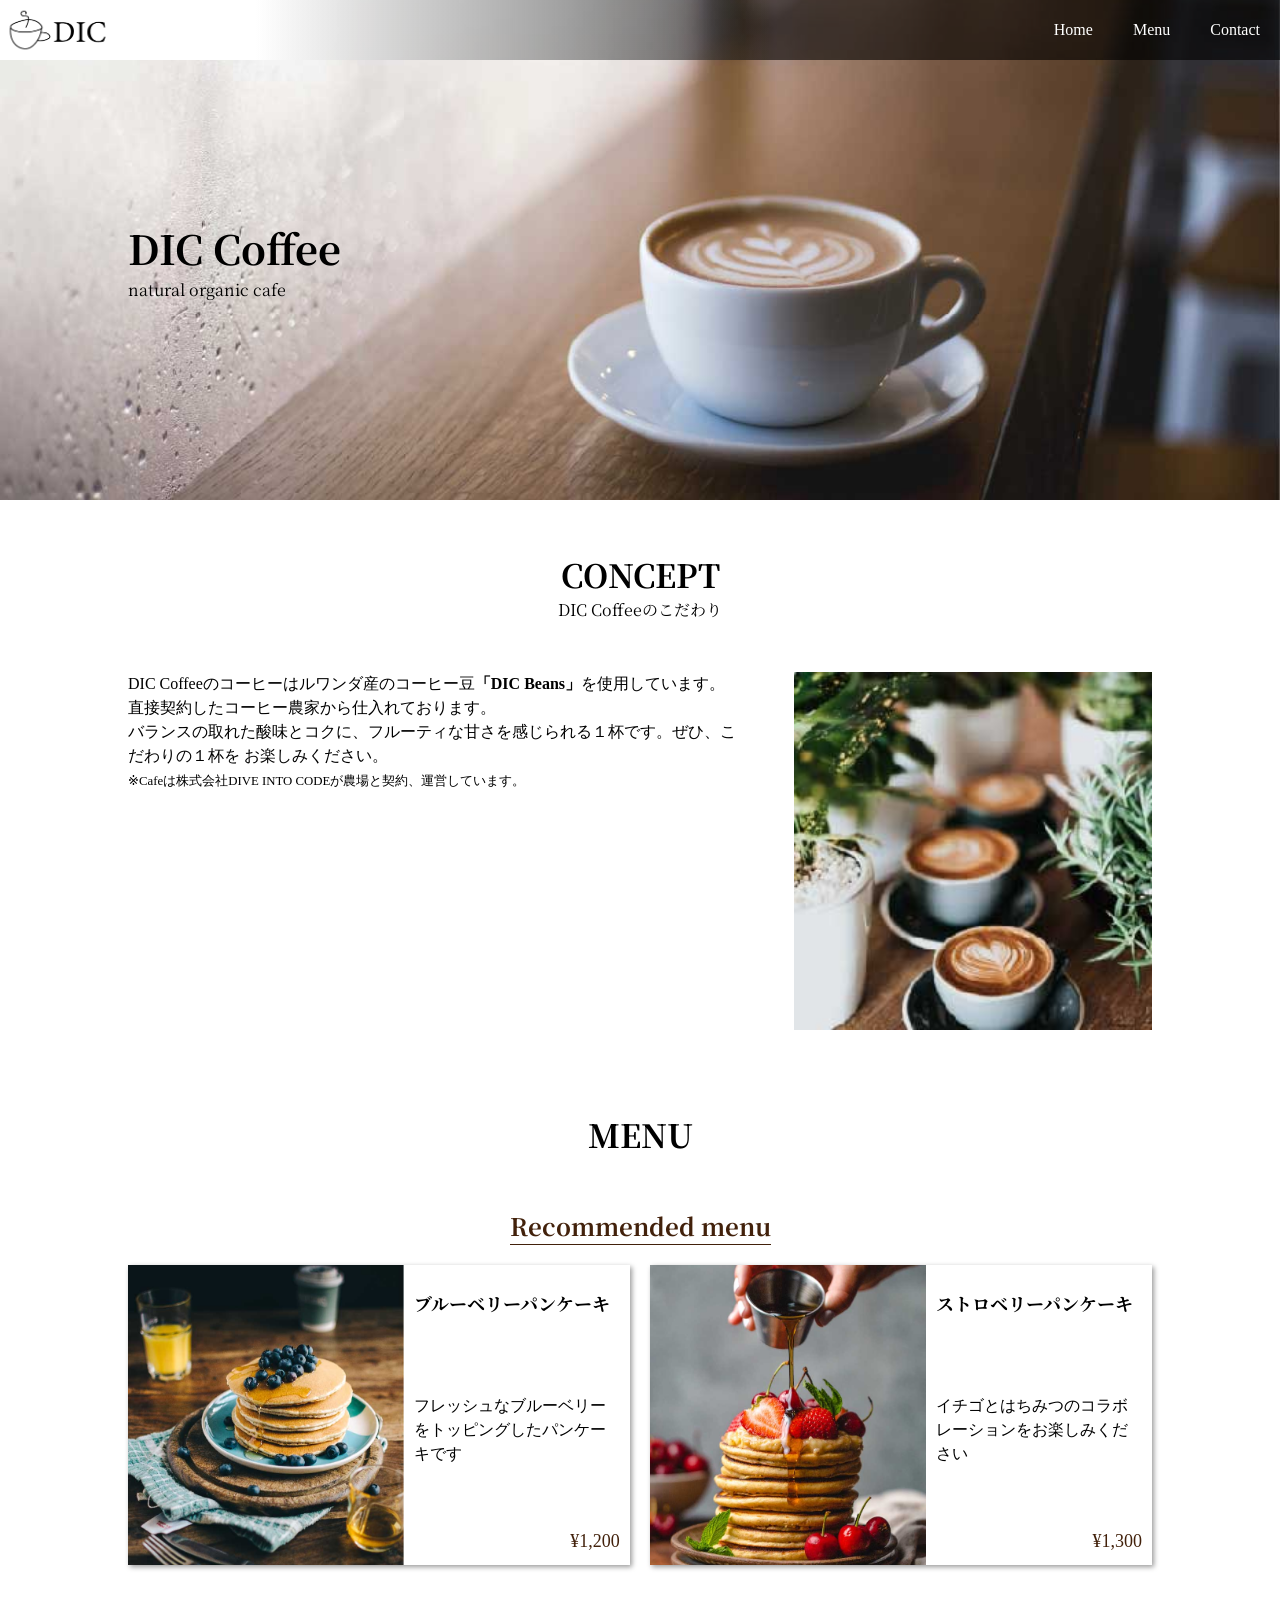
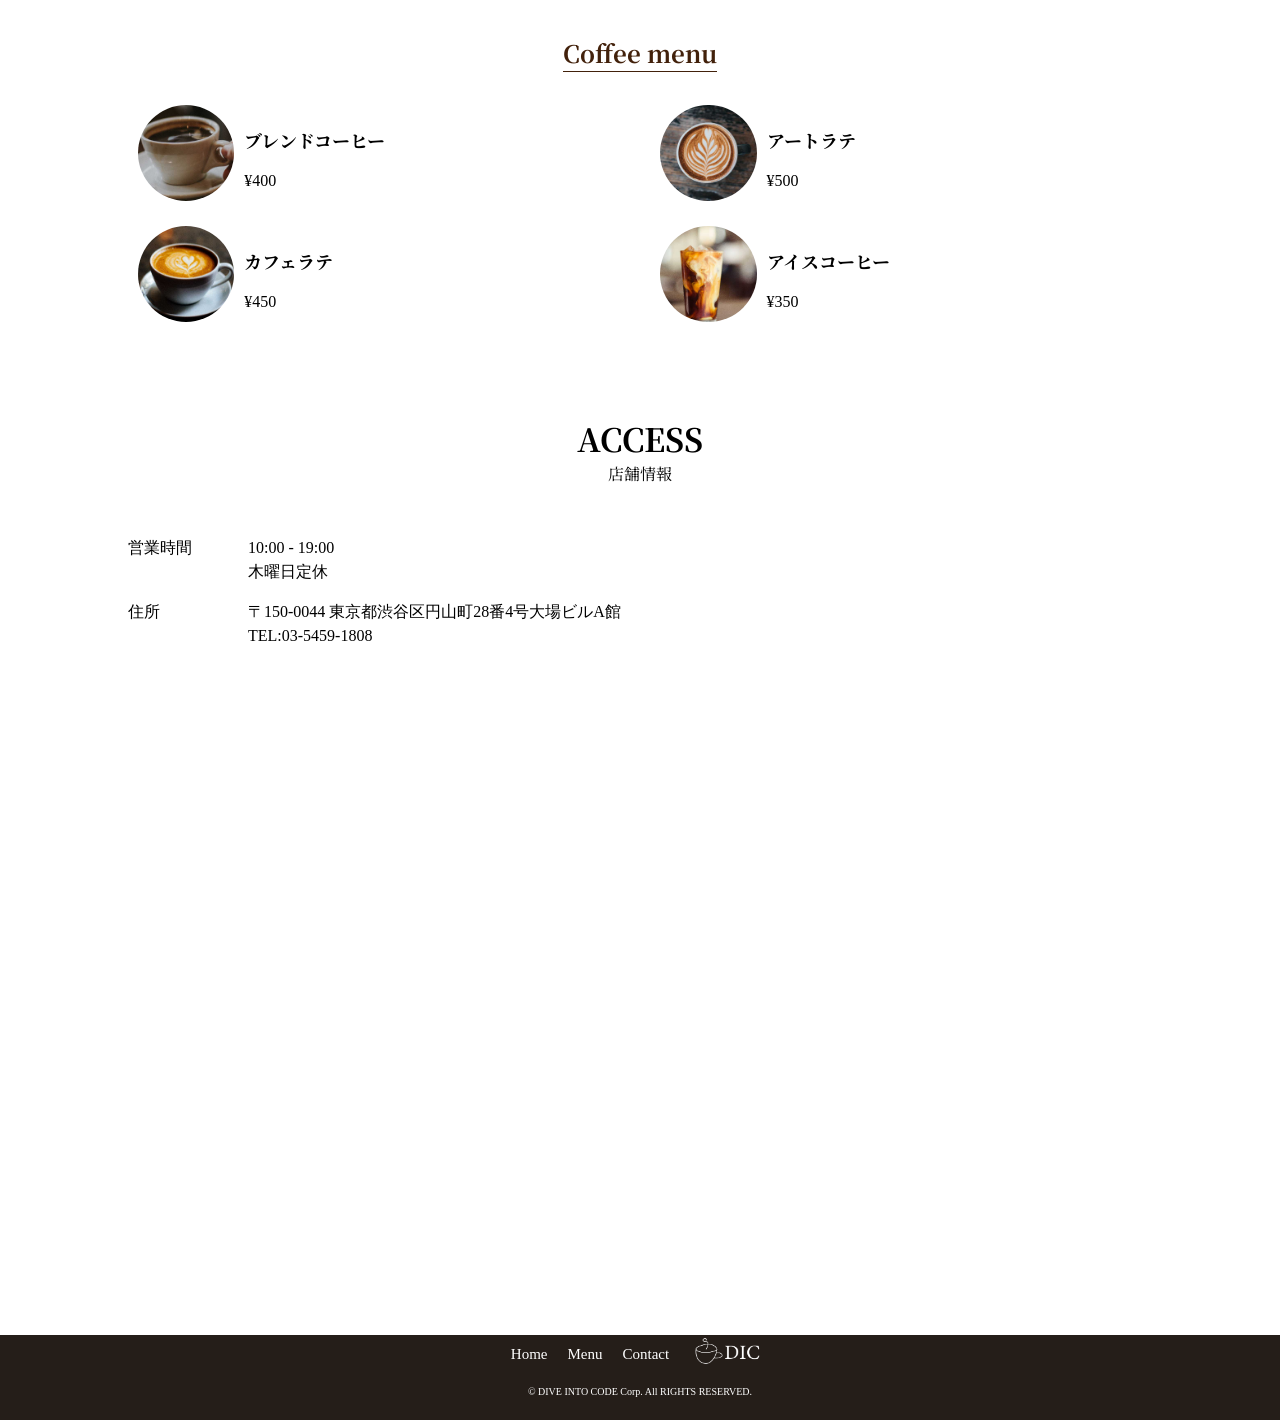
==== index.html @ 1ee036a6 "version1" ====
<!DOCTYPE html>
<html>
  <head>
    <title>DIC Oscar Cafecito</title>
    <link href="css/normalize.css" rel="stylesheet">
    <link href="css/main.css" rel="stylesheet">
    <link href="https://fonts.googleapis.com/css2?family=Noto+Serif+JP:wght@400;700&display=swap" rel="stylesheet">
  </head>
  <body>
    <header>
      <nav class="header_nav">
        <a href="index.html" class="logo"><img src="images/sample_logo_k.png"></a>
        <ul class="global_nav">
          <a href="index.html" class="global_nav_item">
            <li>Home</li>
          </a>
          <a href="menu.html" class="global_nav_item">
            <li>Menu</li>
          </a>
          <a href="contact.html" class="global_nav_item">
            <li>Contact</li>
          </a>
        </ul>
      </nav>
      <div class="key section_inner">
        <h1>DIC Coffee</h1>
        <p>natural organic cafe</p>
      </div>
    </header>
    <section>
      <article class="section_inner">
        <div class="section_title">
          <h1>CONCEPT</h1>
          <p>DIC Coffeeのこだわり</p>
        </div>
        <div class="concept_inner">
          <p class="concept_content">
            DIC Coffeeのコーヒーはルワンダ産のコーヒー豆<strong>「DIC Beans」</strong>を使用しています。<br>
            直接契約したコーヒー農家から仕入れております。<br>
            バランスの取れた酸味とコクに、フルーティな甘さを感じられる１杯です。ぜひ、こだわりの１杯を
            お楽しみください。<br>
            <small>※Cafeは株式会社DIVE INTO CODEが農場と契約、運営しています。</small>
          </p>
          <img src="images/sample_concept.jpg" class="concept_image">
        </div>
      </article>
      <article class="section_inner menu_section">
        <div class="section_title">
          <h1>MENU</h1>
        </div>
        <section>
          <div class="center">
            <h1 class="menu_title">Recommended menu</h1>
          </div>
          <!-- menu_listクラスに共通化しマルチクラス化 -->
          <ul class="menu_list menu_list_recommended">
            <li class="menu_item">
              <div class="menu_item_content">
                <h2 class="menu_item_title">ブルーベリーパンケーキ</h2>
                <p>フレッシュなブルーベリーをトッピングしたパンケーキです</p>
                <p class="menu_item_price">¥1,200</p>
              </div>
              <img src="images/sample_pancake1.jpg" class="menu_item_image">
            </li>
            <li class="menu_item">
              <div class="menu_item_content">
                <h2 class="menu_item_title">ストロベリーパンケーキ</h2>
                <p>イチゴとはちみつのコラボレーションをお楽しみください</p>
                <p class="menu_item_price">¥1,300</p>
              </div>
              <img src="images/sample_pancake2.jpg" class="menu_item_image">
            </li>
          </ul>
        </section>
        <section>
          <div class="center">
            <h1 class="menu_title">Coffee menu</h1>
          </div>
          <ul class="menu_list coffee_menu">
            <li class="caffee_menu_list_item">
              <div class="caffee_menu_content">
                <h2 class="menu_item_title">ブレンドコーヒー</h2>
                <p class="caffee_menu_price">¥400</p>
              </div>
              <img src="images/sample_cafe1.jpg" class="caffee_menu_image">
            </li>
            <li class="caffee_menu_list_item">
              <div class="caffee_menu_content">
                <h2 class="menu_item_title">アートラテ</h2>
                <p class="caffee_menu_price">¥500</p>
              </div>
              <img src="images/sample_cafe2.jpg" class="caffee_menu_image">
            </li>
            <li class="caffee_menu_list_item">
              <div class="caffee_menu_content">
                <h2 class="menu_item_title">カフェラテ</h2>
                <p class="caffee_menu_price">¥450</p>
              </div>
              <img src="images/sample_cafe3.jpg" class="caffee_menu_image">
            </li>
            <li class="caffee_menu_list_item">
              <div class="caffee_menu_content">
                <h2 class="menu_item_title">アイスコーヒー</h2>
                <p class="caffee_menu_price">¥350</p>
              </div>
              <img src="images/sample_cafe4.jpg" class="caffee_menu_image">
            </li>
          </ul>
        </section>
      </article>
      <article class="section_inner">
        <div class="section_title">
          <h1>ACCESS</h1>
          <p>店舗情報</p>
        </div>
        <dl class="info">
          <dt class="info_title">営業時間</dt>
          <dd>10:00 - 19:00<br>木曜日定休</dd>
        </dl>
        <dl class="info">
          <dt class="info_title">住所</dt>
          <dd>
            〒150-0044 東京都渋谷区円山町28番4号大場ビルA館<br>
            TEL:03-5459-1808
          </dd>
        </dl>
        <div class="frame_area">
          <iframe src="https://www.google.com/maps/embed?pb=!1m18!1m12!1m3!1d5723.1768465004225!2d139.69187157100714!3d35.65611896498496!2m3!1f0!2f0!3f0!3m2!1i1024!2i768!4f13.1!3m3!1m2!1s0x60188b55bb763035%3A0xce78de49371df292!2z44CSMTUwLTAwNDQg5p2x5Lqs6YO95riL6LC35Yy65YaG5bGx55S677yS77yY4oiS77yU!5e0!3m2!1sja!2sjp!4v1467122697560" id="map" class="frame_child" frameborder="0" style="border:0" allowfullscreen="allowfullscreen"></iframe>
        </div>
      </article>
    </section> 
    <footer class="footer">
      <nav>
        <ul class="footer_nav">
          <a href="index.html" class="footer_nav_item">
            <li>Home</li>
          </a>
          <a href="menu.html" class="footer_nav_item">
            <li>Menu</li>
          </a>
          <a href="contact.html" class="footer_nav_item">
            <li>Contact</li>
          </a>
          <a href="index.html" class="footer_nav_item">
            <li>
              <img src="images/sample_logo_w.png" class="footer_logo">
            </li>
          </a>
        </ul>
      </nav>
      <p class="footer_right">© DIVE INTO CODE Corp. All RIGHTS RESERVED.</p>
    </footer>
  </body>
</html>
---- css/main.css ----
@import 'bulma/css/bulma.css';

html {
  height: 100%;
}

body {
  position: relative;
  padding-bottom: 75px;
  min-height: 100%;
}

.center {
  text-align: center;
}

/* header */
.header_nav {
  background: linear-gradient(90deg, #fff 20%, rgba(0, 0, 0, .6) 60%);
  display: flex;
  justify-content: space-between;
  align-items: stretch;
  height: 60px;
  position: fixed;
  top: 0;
  width: 100%;
}

.logo {
  width: 120px;
  display: flex;
  align-items: center;
}

.logo img {
  width: 100%;
}

.global_nav {
  display: flex;
  justify-content: flex-end;
  align-items: stretch;
}

.global_nav_item {
  padding: 0 20px;
  display: flex;
  flex-direction: column;
  justify-content: center;
  color: #fff;
  text-decoration: none;
}

.global_nav_item:hover {
  background: #fff;
  color: #42210b;
}

/* footer */
.footer {
  width: 100%;
  background: #251e19;
  position: absolute;
  bottom: -75px;
  padding-bottom: 10px;
  height: 75px;
}

.footer_nav {
  display: flex;
  justify-content: center;
  margin-bottom: 10px;
}

.footer_nav_item {
  padding: 0 10px;
  display: flex;
  flex-direction: column;
  justify-content: center;
  color: white;
  text-decoration: none;
  font-size: 15px;
}

.footer_logo {
  width: 80px;
}

.footer_right {
  color: white;
  text-align: center;
  font-size: 10px;
}

/* キービジュアル */
.key {
  height: 500px;
  background: center / cover no-repeat url("../images/sample_key.jpg");
  display: flex;
  flex-direction: column;
  justify-content: center;
  font-family: 'Noto Serif JP', serif;
}

.key h1 {
  font-size: 2.5rem;
}

/* コンセプトセクション */
.concept_inner {
  display: flex;
  justify-content: space-between;
}

.concept_content {
  width: 60%;
}

.concept_image {
  width: 35%;
}

/* セクション共通 */
.section_inner {
  padding: 50px 10% 30px;
}

.section_title {
  font-family: 'Noto Serif JP', serif;
  text-align: center;
  margin-bottom: 50px;
}

/* 店舗情報セクション */
.info {
  display: flex;
}

.info_title {
  width: 80px;
}

.frame_area {
  position: relative;
  width: 100%;
  padding-top: 56.25%;
}

.frame_child {
  position: absolute;
  top: 0;
  right: 0;
  width: 100%;
  height: 100%;
}

/* メニューセクション */
.menu_section {
  background: url("../images/sample_menu_bg.jpg") no-repeat bottom;
  background-attachment: fixed;
}

.menu_title {
  display: inline-block;
  font-family: 'Noto Serif JP', serif;
  text-align: center;
  font-size: 1.5rem;
  color: #42210b;
  border-bottom: solid #42210b 1px;
  margin-bottom: 20px;
}

.coffee_menu {
  background: #fff;
  padding: 20px;
}

.caffee_menu_list_item {
  width: 49%;
  display: flex;
  flex-direction: row-reverse;
  align-items: center;
  padding: 10px;
}

.caffee_menu_image {
  width: 20%;
  border-radius: 50%;
}

.caffee_menu_content {
  width: 80%;
  padding: 10px;
}


/* メニューページ */
.menu_key {
  height: 100px;
  background: url("../images/sample_key.jpg") no-repeat center;
  background-size: cover;
}

.wrapper {
  display: flex;
}

.main {
  padding: 0 0 0 50px;
  width: calc(100% - 200px);
}

/* メニューページ - サイドメニュー */
.side_menu {
  width: 200px;
}

.side_menu_title {
  font-family: 'Noto Serif JP', serif;
  font-size: 25px;
  padding-left: 10px;
}

.side_menu_item {
  padding: 20px 10px;
  border-bottom: solid #42210b 1px;
  display: block;
  text-decoration: none;
}

.side_menu_item:hover {
  background: rgba(83, 71, 65, .3);
}

.side_ad {
  color: #fff;
  background: rgba(83, 71, 65, .7);
  padding: 20px;
  margin: 30px 0;
}

/* メニューページ - メイン */
.menu_image {
  width: 100%;
  height: 500px;
  object-fit: cover;
}

.menu_name {
  font-family: 'Noto Serif JP', serif;
}

.menu_price {
  font-family: 'Noto Serif JP', serif;
  font-size: 20px;
  margin-bottom: 30px;
}

.pancake_menu {
  background: rgba(83, 71, 65, .5);
  padding: 20px;
  margin-top: 50px;
}

/* メニューアイテムコンポーネント */
.menu_list {
  display: flex;
  justify-content: space-between;
  flex-wrap: wrap;
  list-style-type: none;
  /* Quita los puntos/bolitas de la lista */
  padding: 0;
}

.menu_list_recommended {
  /* トップページのメニューリストには別途paddingの設定（マルチクラス） */
  padding-bottom: 50px;
}

.menu_item {
  width: 49%;
  display: flex;
  flex-direction: row-reverse;
  box-shadow: 2px 2px 5px rgba(0, 0, 0, 0.4);
  margin-bottom: 20px;
  
}

.menu_item_content {
  width: 45%;
  padding: 10px;
  display: flex;
  flex-direction: column;
  justify-content: space-between;
  background: #fff;
}

.menu_item_image {
  width: 55%;
  object-fit: cover;
  height: 300px;
}

.menu_item_price {
  color: #42210b;
  font-size: 18px;
  text-align: right;
}

.menu_item_title {
  font-size: 18px;
  font-family: 'Noto Serif JP', serif;
}

/* ボタンコンポーネント */
.btn {
  padding: 10px 20px;
  border: none;
  border-radius: 5px;
}

.btn-detail {
  background: #2e58a6;
  color: #fff;
}

.btn-disabled {
  background: rgba(0, 0, 0, 0.3);
}

/* Estilo para la lista */
/* Clases específicas para el menú de pancakes */
.pancake_menu_section {
  background: rgba(83, 71, 65, .5);
  padding: 20px;
  margin-top: 50px;
}

.pancake_menu_list {
  display: flex;
  justify-content: space-between;
  flex-wrap: wrap;
  list-style-type: none;
  padding: 0;
}

.pancake_menu_item {
  width: 100%;
  display: flex;
  flex-direction: row;
  box-shadow: 2px 2px 5px rgba(0, 0, 0, 0.4);
  margin-bottom: 20px;
}

.pancake_menu_item_content {
  width: 45%;
  padding: 10px;
  display: flex;
  flex-direction: column;
  justify-content: space-between;
  background: #fff;
}

.pancake_menu_item_image {
  width: 55%;
  object-fit: cover;
  height: 300px;
}

/* Botones */
.btn {
  padding: 10px 20px;
  border: none;
  border-radius: 5px;
}

.btn-detail {
  background: #2e58a6;
  color: #fff;
}

.btn-disabled {
  background: rgba(0, 0, 0, 0.3);
}
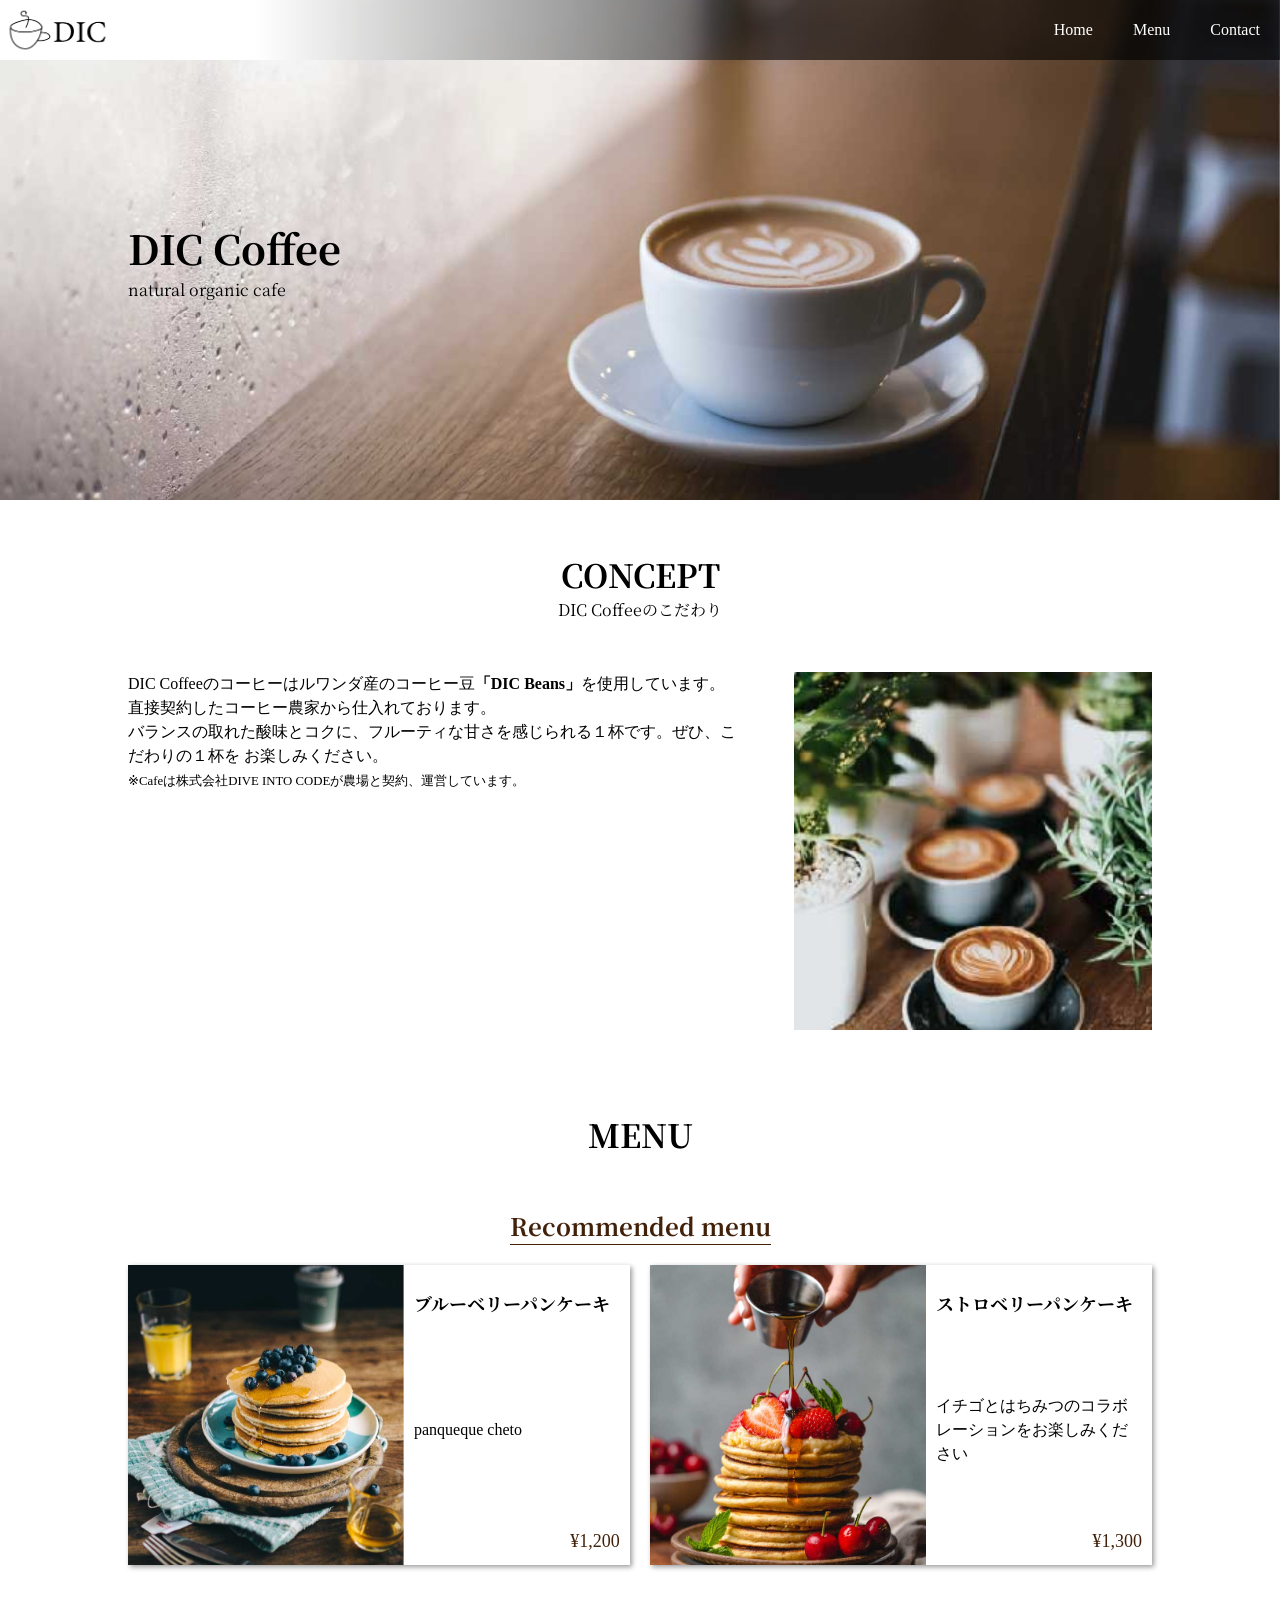
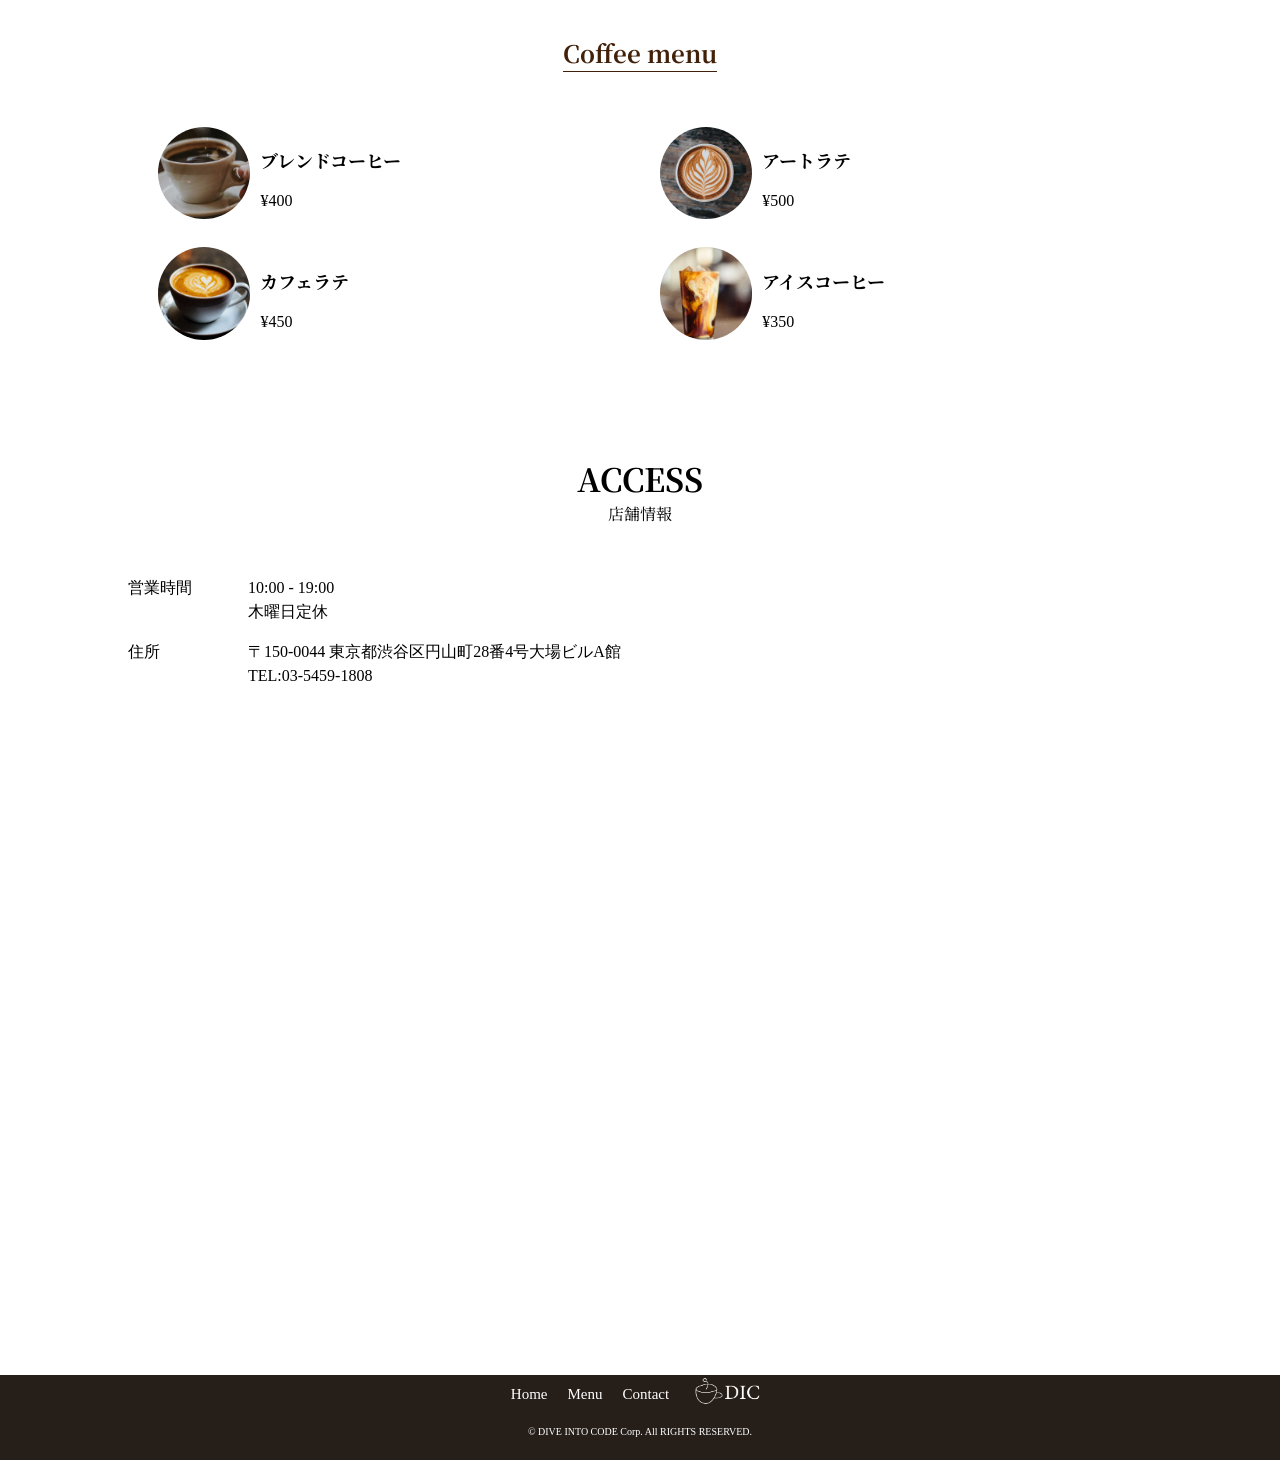
==== commit 63ab0cba: "Merge a61c34458925cb8f9fffda738fdc8a714af177a9 into 86d24c7155bcbd02d6b9688bcfb902efb81bfc75" ====
--- a/index.html
+++ b/index.html
@@ -1,7 +1,7 @@
 <!DOCTYPE html>
 <html>
   <head>
-    <title>DIC Oscar Cafecito</title>
+    <title>DIC cafecito</title>
     <link href="css/normalize.css" rel="stylesheet">
     <link href="css/main.css" rel="stylesheet">
     <link href="https://fonts.googleapis.com/css2?family=Noto+Serif+JP:wght@400;700&display=swap" rel="stylesheet">
@@ -57,7 +57,7 @@
             <li class="menu_item">
               <div class="menu_item_content">
                 <h2 class="menu_item_title">ブルーベリーパンケーキ</h2>
-                <p>フレッシュなブルーベリーをトッピングしたパンケーキです</p>
+                <p>panqueque cheto</p>
                 <p class="menu_item_price">¥1,200</p>
               </div>
               <img src="images/sample_pancake1.jpg" class="menu_item_image">
--- a/css/main.css
+++ b/css/main.css
@@ -1,22 +1,19 @@
 @import 'bulma/css/bulma.css';
-
 html {
   height: 100%;
 }
-
 body {
   position: relative;
   padding-bottom: 75px;
   min-height: 100%;
 }
-
 .center {
   text-align: center;
 }
 
 /* header */
 .header_nav {
-  background: linear-gradient(90deg, #fff 20%, rgba(0, 0, 0, .6) 60%);
+  background: linear-gradient(90deg, #fff 20%, rgba(0,0,0,.6) 60%);
   display: flex;
   justify-content: space-between;
   align-items: stretch;
@@ -25,23 +22,19 @@
   top: 0;
   width: 100%;
 }
-
 .logo {
   width: 120px;
   display: flex;
   align-items: center;
 }
-
-.logo img {
-  width: 100%;
-}
-
+.logo img{
+  width: 100%;
+}
 .global_nav {
   display: flex;
   justify-content: flex-end;
   align-items: stretch;
 }
-
 .global_nav_item {
   padding: 0 20px;
   display: flex;
@@ -50,7 +43,6 @@
   color: #fff;
   text-decoration: none;
 }
-
 .global_nav_item:hover {
   background: #fff;
   color: #42210b;
@@ -65,13 +57,11 @@
   padding-bottom: 10px;
   height: 75px;
 }
-
 .footer_nav {
   display: flex;
   justify-content: center;
   margin-bottom: 10px;
 }
-
 .footer_nav_item {
   padding: 0 10px;
   display: flex;
@@ -81,11 +71,9 @@
   text-decoration: none;
   font-size: 15px;
 }
-
 .footer_logo {
   width: 80px;
 }
-
 .footer_right {
   color: white;
   text-align: center;
@@ -101,8 +89,7 @@
   justify-content: center;
   font-family: 'Noto Serif JP', serif;
 }
-
-.key h1 {
+.key h1{
   font-size: 2.5rem;
 }
 
@@ -111,11 +98,9 @@
   display: flex;
   justify-content: space-between;
 }
-
 .concept_content {
   width: 60%;
 }
-
 .concept_image {
   width: 35%;
 }
@@ -124,7 +109,6 @@
 .section_inner {
   padding: 50px 10% 30px;
 }
-
 .section_title {
   font-family: 'Noto Serif JP', serif;
   text-align: center;
@@ -135,18 +119,15 @@
 .info {
   display: flex;
 }
-
 .info_title {
   width: 80px;
 }
-
 .frame_area {
   position: relative;
   width: 100%;
   padding-top: 56.25%;
 }
-
-.frame_child {
+.frame_child{
   position: absolute;
   top: 0;
   right: 0;
@@ -159,7 +140,6 @@
   background: url("../images/sample_menu_bg.jpg") no-repeat bottom;
   background-attachment: fixed;
 }
-
 .menu_title {
   display: inline-block;
   font-family: 'Noto Serif JP', serif;
@@ -174,7 +154,6 @@
   background: #fff;
   padding: 20px;
 }
-
 .caffee_menu_list_item {
   width: 49%;
   display: flex;
@@ -182,12 +161,10 @@
   align-items: center;
   padding: 10px;
 }
-
 .caffee_menu_image {
   width: 20%;
   border-radius: 50%;
 }
-
 .caffee_menu_content {
   width: 80%;
   padding: 10px;
@@ -200,11 +177,9 @@
   background: url("../images/sample_key.jpg") no-repeat center;
   background-size: cover;
 }
-
 .wrapper {
   display: flex;
 }
-
 .main {
   padding: 0 0 0 50px;
   width: calc(100% - 200px);
@@ -214,27 +189,23 @@
 .side_menu {
   width: 200px;
 }
-
 .side_menu_title {
   font-family: 'Noto Serif JP', serif;
   font-size: 25px;
   padding-left: 10px;
 }
-
 .side_menu_item {
   padding: 20px 10px;
   border-bottom: solid #42210b 1px;
   display: block;
   text-decoration: none;
 }
-
 .side_menu_item:hover {
-  background: rgba(83, 71, 65, .3);
-}
-
+  background: rgba(83,71,65,.3);
+}
 .side_ad {
   color: #fff;
-  background: rgba(83, 71, 65, .7);
+  background: rgba(83,71,65,.7);
   padding: 20px;
   margin: 30px 0;
 }
@@ -245,11 +216,9 @@
   height: 500px;
   object-fit: cover;
 }
-
 .menu_name {
   font-family: 'Noto Serif JP', serif;
 }
-
 .menu_price {
   font-family: 'Noto Serif JP', serif;
   font-size: 20px;
@@ -257,7 +226,7 @@
 }
 
 .pancake_menu {
-  background: rgba(83, 71, 65, .5);
+  background: rgba(83,71,65,.5);
   padding: 20px;
   margin-top: 50px;
 }
@@ -267,25 +236,22 @@
   display: flex;
   justify-content: space-between;
   flex-wrap: wrap;
-  list-style-type: none;
-  /* Quita los puntos/bolitas de la lista */
-  padding: 0;
 }
 
 .menu_list_recommended {
   /* トップページのメニューリストには別途paddingの設定（マルチクラス） */
   padding-bottom: 50px;
 }
-
+.pancake_menu .menu_item{
+  width: 100%;
+}
 .menu_item {
   width: 49%;
   display: flex;
   flex-direction: row-reverse;
-  box-shadow: 2px 2px 5px rgba(0, 0, 0, 0.4);
+  box-shadow: 2px 2px 5px rgba(0,0,0,0.4);
   margin-bottom: 20px;
-  
-}
-
+}
 .menu_item_content {
   width: 45%;
   padding: 10px;
@@ -294,13 +260,11 @@
   justify-content: space-between;
   background: #fff;
 }
-
 .menu_item_image {
   width: 55%;
   object-fit: cover;
   height: 300px;
 }
-
 .menu_item_price {
   color: #42210b;
   font-size: 18px;
@@ -318,67 +282,10 @@
   border: none;
   border-radius: 5px;
 }
-
 .btn-detail {
-  background: #2e58a6;
+  background:#2e58a6;
   color: #fff;
 }
-
 .btn-disabled {
-  background: rgba(0, 0, 0, 0.3);
-}
-
-/* Estilo para la lista */
-/* Clases específicas para el menú de pancakes */
-.pancake_menu_section {
-  background: rgba(83, 71, 65, .5);
-  padding: 20px;
-  margin-top: 50px;
-}
-
-.pancake_menu_list {
-  display: flex;
-  justify-content: space-between;
-  flex-wrap: wrap;
-  list-style-type: none;
-  padding: 0;
-}
-
-.pancake_menu_item {
-  width: 100%;
-  display: flex;
-  flex-direction: row;
-  box-shadow: 2px 2px 5px rgba(0, 0, 0, 0.4);
-  margin-bottom: 20px;
-}
-
-.pancake_menu_item_content {
-  width: 45%;
-  padding: 10px;
-  display: flex;
-  flex-direction: column;
-  justify-content: space-between;
-  background: #fff;
-}
-
-.pancake_menu_item_image {
-  width: 55%;
-  object-fit: cover;
-  height: 300px;
-}
-
-/* Botones */
-.btn {
-  padding: 10px 20px;
-  border: none;
-  border-radius: 5px;
-}
-
-.btn-detail {
-  background: #2e58a6;
-  color: #fff;
-}
-
-.btn-disabled {
-  background: rgba(0, 0, 0, 0.3);
-}
+  background: rgba(0,0,0,0.3);
+}
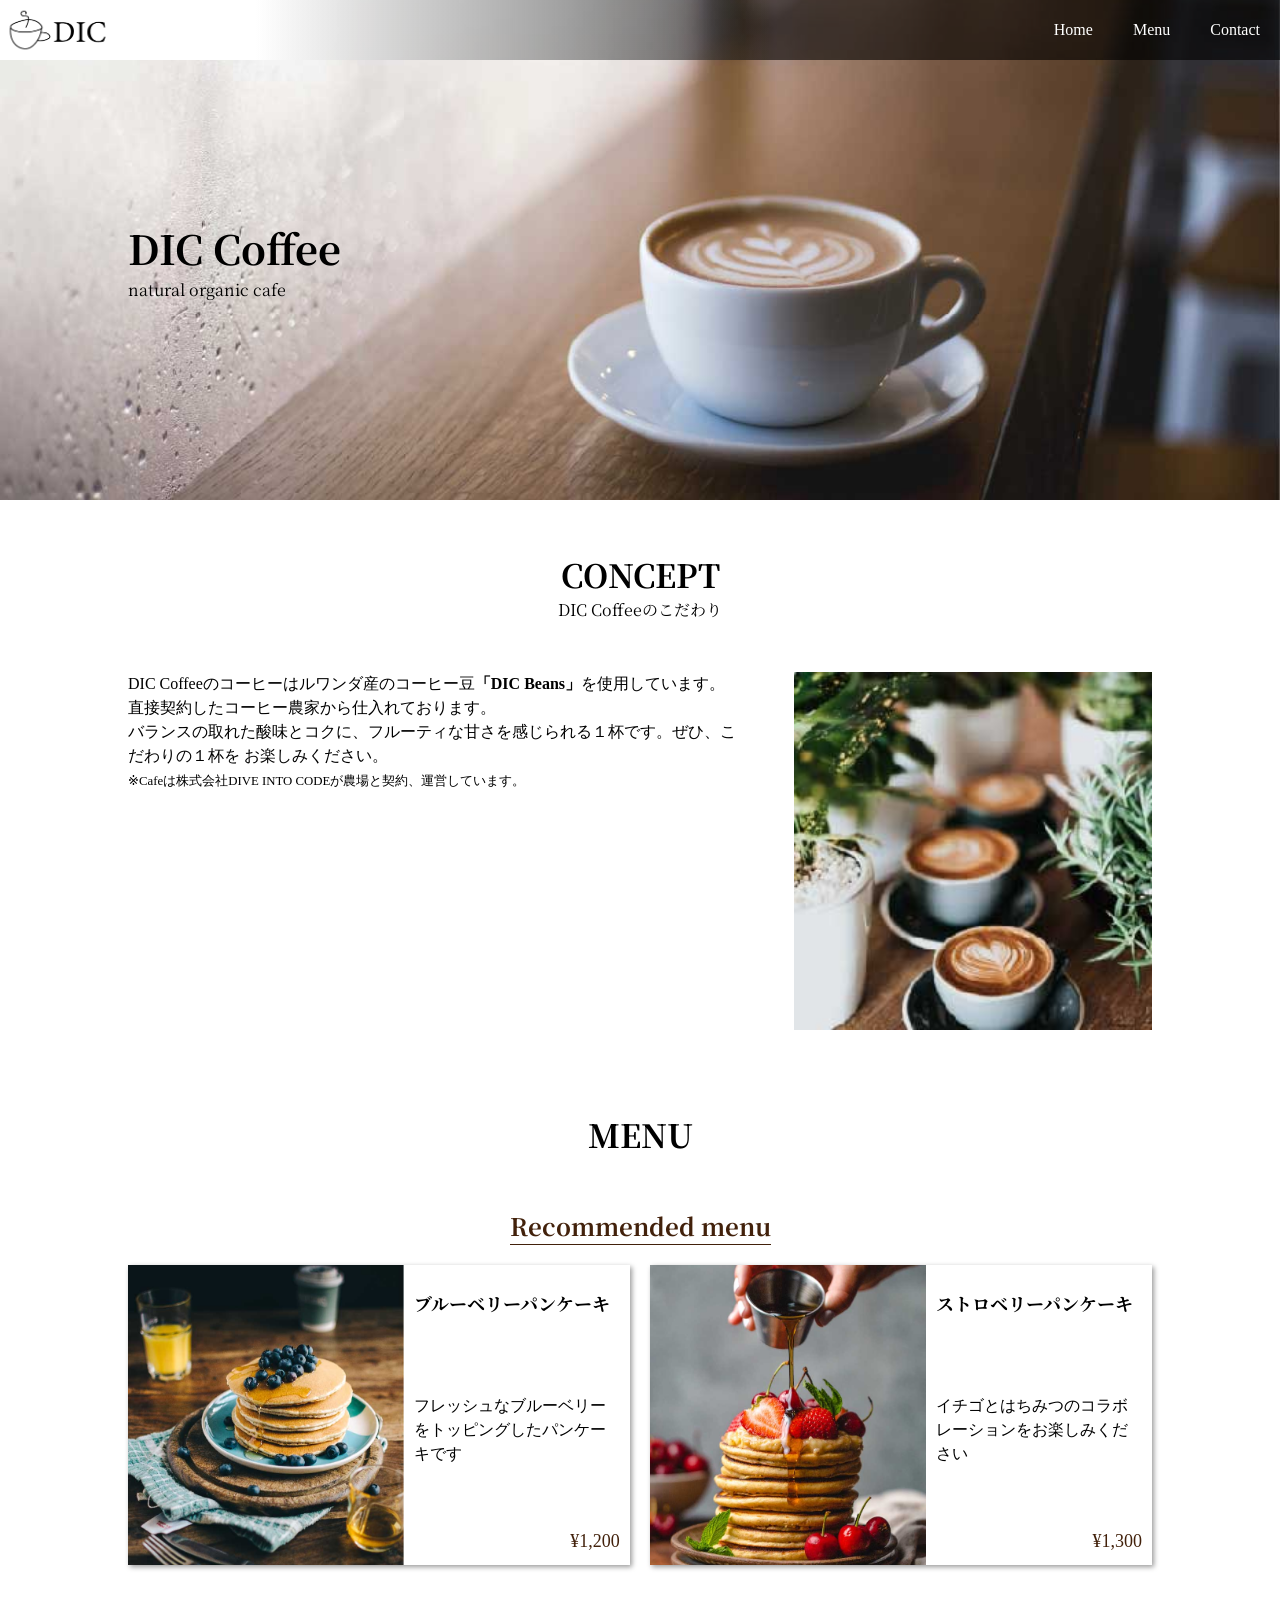
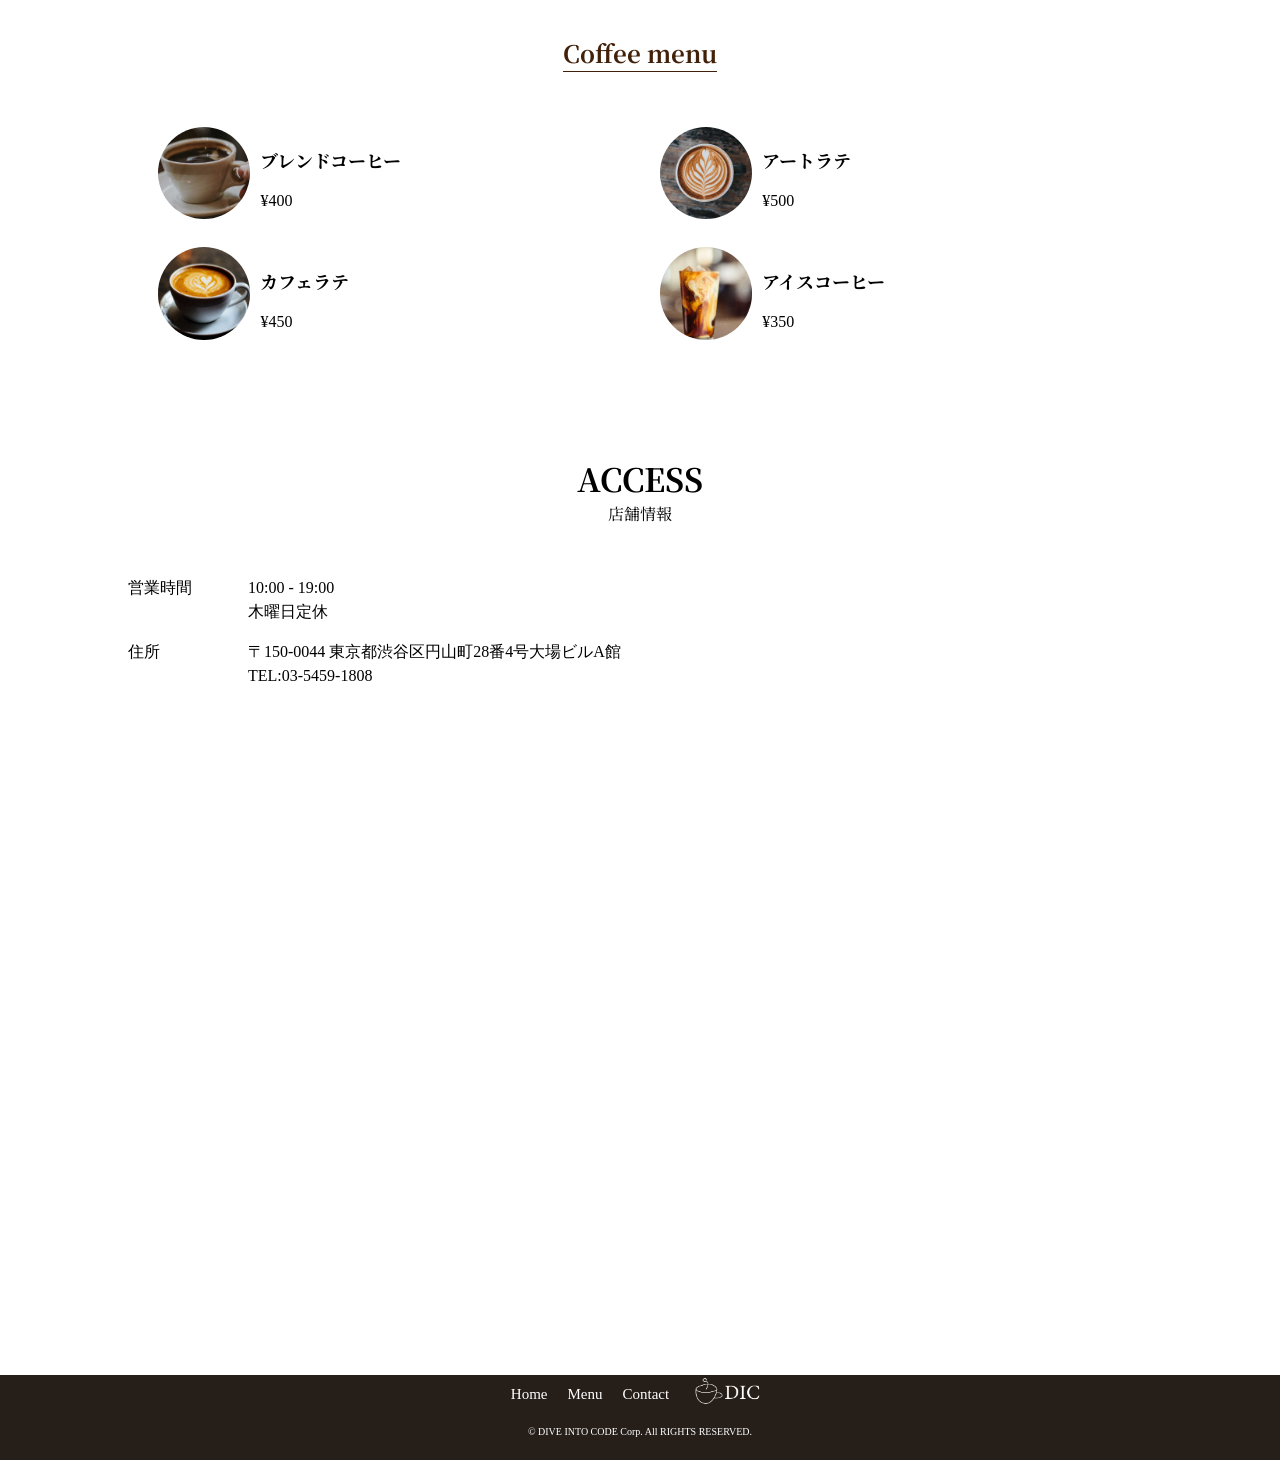
==== commit ce3216b5: "Merge 7addb8dcf9c08148e6da8458b63546864c0db5b1 into 86d24c7155bcbd02d6b9688bcfb902efb81bfc75" ====
--- a/index.html
+++ b/index.html
@@ -1,154 +1,159 @@
 <!DOCTYPE html>
 <html>
-  <head>
-    <title>DIC cafecito</title>
-    <link href="css/normalize.css" rel="stylesheet">
-    <link href="css/main.css" rel="stylesheet">
-    <link href="https://fonts.googleapis.com/css2?family=Noto+Serif+JP:wght@400;700&display=swap" rel="stylesheet">
-  </head>
-  <body>
-    <header>
-      <nav class="header_nav">
-        <a href="index.html" class="logo"><img src="images/sample_logo_k.png"></a>
-        <ul class="global_nav">
-          <a href="index.html" class="global_nav_item">
-            <li>Home</li>
-          </a>
-          <a href="menu.html" class="global_nav_item">
-            <li>Menu</li>
-          </a>
-          <a href="contact.html" class="global_nav_item">
-            <li>Contact</li>
-          </a>
+
+<head>
+  <title>DIC cafe</title>
+  <link href="css/normalize.css" rel="stylesheet">
+  <link href="css/main.css" rel="stylesheet">
+  <link href="https://fonts.googleapis.com/css2?family=Noto+Serif+JP:wght@400;700&display=swap" rel="stylesheet">
+</head>
+
+<body>
+  <header>
+    <nav class="header_nav">
+      <a href="index.html" class="logo"><img src="images/sample_logo_k.png"></a>
+      <ul class="global_nav">
+        <a href="index.html" class="global_nav_item">
+          <li>Home</li>
+        </a>
+        <a href="menu.html" class="global_nav_item">
+          <li>Menu</li>
+        </a>
+        <a href="contact.html" class="global_nav_item">
+          <li>Contact</li>
+        </a>
+      </ul>
+    </nav>
+    <div class="key section_inner">
+      <h1>DIC Coffee</h1>
+      <p>natural organic cafe</p>
+    </div>
+  </header>
+  <section>
+    <article class="section_inner">
+      <div class="section_title">
+        <h1>CONCEPT</h1>
+        <p>DIC Coffeeのこだわり</p>
+      </div>
+      <div class="concept_inner">
+        <p class="concept_content">
+          DIC Coffeeのコーヒーはルワンダ産のコーヒー豆<strong>「DIC Beans」</strong>を使用しています。<br>
+          直接契約したコーヒー農家から仕入れております。<br>
+          バランスの取れた酸味とコクに、フルーティな甘さを感じられる１杯です。ぜひ、こだわりの１杯を
+          お楽しみください。<br>
+          <small>※Cafeは株式会社DIVE INTO CODEが農場と契約、運営しています。</small>
+        </p>
+        <img src="images/sample_concept.jpg" class="concept_image">
+      </div>
+    </article>
+    <article class="section_inner menu_section">
+      <div class="section_title">
+        <h1>MENU</h1>
+      </div>
+      <section>
+        <div class="center">
+          <h1 class="menu_title">Recommended menu</h1>
+        </div>
+        <!-- menu_listクラスに共通化しマルチクラス化 -->
+        <ul class="menu_list menu_list_recommended">
+          <li class="menu_item">
+            <div class="menu_item_content">
+              <h2 class="menu_item_title">ブルーベリーパンケーキ</h2>
+              <p>フレッシュなブルーベリーをトッピングしたパンケーキです</p>
+              <p class="menu_item_price">¥1,200</p>
+            </div>
+            <img src="images/sample_pancake1.jpg" class="menu_item_image">
+          </li>
+          <li class="menu_item">
+            <div class="menu_item_content">
+              <h2 class="menu_item_title">ストロベリーパンケーキ</h2>
+              <p>イチゴとはちみつのコラボレーションをお楽しみください</p>
+              <p class="menu_item_price">¥1,300</p>
+            </div>
+            <img src="images/sample_pancake2.jpg" class="menu_item_image">
+          </li>
         </ul>
-      </nav>
-      <div class="key section_inner">
-        <h1>DIC Coffee</h1>
-        <p>natural organic cafe</p>
+      </section>
+      <section>
+        <div class="center">
+          <h1 class="menu_title">Coffee menu</h1>
+        </div>
+        <ul class="menu_list coffee_menu">
+          <li class="caffee_menu_list_item">
+            <div class="caffee_menu_content">
+              <h2 class="menu_item_title">ブレンドコーヒー</h2>
+              <p class="caffee_menu_price">¥400</p>
+            </div>
+            <img src="images/sample_cafe1.jpg" class="caffee_menu_image">
+          </li>
+          <li class="caffee_menu_list_item">
+            <div class="caffee_menu_content">
+              <h2 class="menu_item_title">アートラテ</h2>
+              <p class="caffee_menu_price">¥500</p>
+            </div>
+            <img src="images/sample_cafe2.jpg" class="caffee_menu_image">
+          </li>
+          <li class="caffee_menu_list_item">
+            <div class="caffee_menu_content">
+              <h2 class="menu_item_title">カフェラテ</h2>
+              <p class="caffee_menu_price">¥450</p>
+            </div>
+            <img src="images/sample_cafe3.jpg" class="caffee_menu_image">
+          </li>
+          <li class="caffee_menu_list_item">
+            <div class="caffee_menu_content">
+              <h2 class="menu_item_title">アイスコーヒー</h2>
+              <p class="caffee_menu_price">¥350</p>
+            </div>
+            <img src="images/sample_cafe4.jpg" class="caffee_menu_image">
+          </li>
+        </ul>
+      </section>
+    </article>
+    <article class="section_inner">
+      <div class="section_title">
+        <h1>ACCESS</h1>
+        <p>店舗情報</p>
       </div>
-    </header>
-    <section>
-      <article class="section_inner">
-        <div class="section_title">
-          <h1>CONCEPT</h1>
-          <p>DIC Coffeeのこだわり</p>
-        </div>
-        <div class="concept_inner">
-          <p class="concept_content">
-            DIC Coffeeのコーヒーはルワンダ産のコーヒー豆<strong>「DIC Beans」</strong>を使用しています。<br>
-            直接契約したコーヒー農家から仕入れております。<br>
-            バランスの取れた酸味とコクに、フルーティな甘さを感じられる１杯です。ぜひ、こだわりの１杯を
-            お楽しみください。<br>
-            <small>※Cafeは株式会社DIVE INTO CODEが農場と契約、運営しています。</small>
-          </p>
-          <img src="images/sample_concept.jpg" class="concept_image">
-        </div>
-      </article>
-      <article class="section_inner menu_section">
-        <div class="section_title">
-          <h1>MENU</h1>
-        </div>
-        <section>
-          <div class="center">
-            <h1 class="menu_title">Recommended menu</h1>
-          </div>
-          <!-- menu_listクラスに共通化しマルチクラス化 -->
-          <ul class="menu_list menu_list_recommended">
-            <li class="menu_item">
-              <div class="menu_item_content">
-                <h2 class="menu_item_title">ブルーベリーパンケーキ</h2>
-                <p>panqueque cheto</p>
-                <p class="menu_item_price">¥1,200</p>
-              </div>
-              <img src="images/sample_pancake1.jpg" class="menu_item_image">
-            </li>
-            <li class="menu_item">
-              <div class="menu_item_content">
-                <h2 class="menu_item_title">ストロベリーパンケーキ</h2>
-                <p>イチゴとはちみつのコラボレーションをお楽しみください</p>
-                <p class="menu_item_price">¥1,300</p>
-              </div>
-              <img src="images/sample_pancake2.jpg" class="menu_item_image">
-            </li>
-          </ul>
-        </section>
-        <section>
-          <div class="center">
-            <h1 class="menu_title">Coffee menu</h1>
-          </div>
-          <ul class="menu_list coffee_menu">
-            <li class="caffee_menu_list_item">
-              <div class="caffee_menu_content">
-                <h2 class="menu_item_title">ブレンドコーヒー</h2>
-                <p class="caffee_menu_price">¥400</p>
-              </div>
-              <img src="images/sample_cafe1.jpg" class="caffee_menu_image">
-            </li>
-            <li class="caffee_menu_list_item">
-              <div class="caffee_menu_content">
-                <h2 class="menu_item_title">アートラテ</h2>
-                <p class="caffee_menu_price">¥500</p>
-              </div>
-              <img src="images/sample_cafe2.jpg" class="caffee_menu_image">
-            </li>
-            <li class="caffee_menu_list_item">
-              <div class="caffee_menu_content">
-                <h2 class="menu_item_title">カフェラテ</h2>
-                <p class="caffee_menu_price">¥450</p>
-              </div>
-              <img src="images/sample_cafe3.jpg" class="caffee_menu_image">
-            </li>
-            <li class="caffee_menu_list_item">
-              <div class="caffee_menu_content">
-                <h2 class="menu_item_title">アイスコーヒー</h2>
-                <p class="caffee_menu_price">¥350</p>
-              </div>
-              <img src="images/sample_cafe4.jpg" class="caffee_menu_image">
-            </li>
-          </ul>
-        </section>
-      </article>
-      <article class="section_inner">
-        <div class="section_title">
-          <h1>ACCESS</h1>
-          <p>店舗情報</p>
-        </div>
-        <dl class="info">
-          <dt class="info_title">営業時間</dt>
-          <dd>10:00 - 19:00<br>木曜日定休</dd>
-        </dl>
-        <dl class="info">
-          <dt class="info_title">住所</dt>
-          <dd>
-            〒150-0044 東京都渋谷区円山町28番4号大場ビルA館<br>
-            TEL:03-5459-1808
-          </dd>
-        </dl>
-        <div class="frame_area">
-          <iframe src="https://www.google.com/maps/embed?pb=!1m18!1m12!1m3!1d5723.1768465004225!2d139.69187157100714!3d35.65611896498496!2m3!1f0!2f0!3f0!3m2!1i1024!2i768!4f13.1!3m3!1m2!1s0x60188b55bb763035%3A0xce78de49371df292!2z44CSMTUwLTAwNDQg5p2x5Lqs6YO95riL6LC35Yy65YaG5bGx55S677yS77yY4oiS77yU!5e0!3m2!1sja!2sjp!4v1467122697560" id="map" class="frame_child" frameborder="0" style="border:0" allowfullscreen="allowfullscreen"></iframe>
-        </div>
-      </article>
-    </section> 
-    <footer class="footer">
-      <nav>
-        <ul class="footer_nav">
-          <a href="index.html" class="footer_nav_item">
-            <li>Home</li>
-          </a>
-          <a href="menu.html" class="footer_nav_item">
-            <li>Menu</li>
-          </a>
-          <a href="contact.html" class="footer_nav_item">
-            <li>Contact</li>
-          </a>
-          <a href="index.html" class="footer_nav_item">
-            <li>
-              <img src="images/sample_logo_w.png" class="footer_logo">
-            </li>
-          </a>
-        </ul>
-      </nav>
-      <p class="footer_right">© DIVE INTO CODE Corp. All RIGHTS RESERVED.</p>
-    </footer>
-  </body>
-</html>
+      <dl class="info">
+        <dt class="info_title">営業時間</dt>
+        <dd>10:00 - 19:00<br>木曜日定休</dd>
+      </dl>
+      <dl class="info">
+        <dt class="info_title">住所</dt>
+        <dd>
+          〒150-0044 東京都渋谷区円山町28番4号大場ビルA館<br>
+          TEL:03-5459-1808
+        </dd>
+      </dl>
+      <div class="frame_area">
+        <iframe
+          src="https://www.google.com/maps/embed?pb=!1m18!1m12!1m3!1d5723.1768465004225!2d139.69187157100714!3d35.65611896498496!2m3!1f0!2f0!3f0!3m2!1i1024!2i768!4f13.1!3m3!1m2!1s0x60188b55bb763035%3A0xce78de49371df292!2z44CSMTUwLTAwNDQg5p2x5Lqs6YO95riL6LC35Yy65YaG5bGx55S677yS77yY4oiS77yU!5e0!3m2!1sja!2sjp!4v1467122697560"
+          id="map" class="frame_child" frameborder="0" style="border:0" allowfullscreen="allowfullscreen"></iframe>
+      </div>
+    </article>
+  </section>
+  <footer class="footer">
+    <nav>
+      <ul class="footer_nav">
+        <a href="index.html" class="footer_nav_item">
+          <li>Home</li>
+        </a>
+        <a href="menu.html" class="footer_nav_item">
+          <li>Menu</li>
+        </a>
+        <a href="contact.html" class="footer_nav_item">
+          <li>Contact</li>
+        </a>
+        <a href="index.html" class="footer_nav_item">
+          <li>
+            <img src="images/sample_logo_w.png" class="footer_logo">
+          </li>
+        </a>
+      </ul>
+    </nav>
+    <p class="footer_right">© DIVE INTO CODE Corp. All RIGHTS RESERVED.</p>
+  </footer>
+</body>
+
+</html>
--- a/css/main.css
+++ b/css/main.css
@@ -1,19 +1,22 @@
 @import 'bulma/css/bulma.css';
+
 html {
   height: 100%;
 }
+
 body {
   position: relative;
   padding-bottom: 75px;
   min-height: 100%;
 }
+
 .center {
   text-align: center;
 }
 
 /* header */
 .header_nav {
-  background: linear-gradient(90deg, #fff 20%, rgba(0,0,0,.6) 60%);
+  background: linear-gradient(90deg, #fff 20%, rgba(0, 0, 0, .6) 60%);
   display: flex;
   justify-content: space-between;
   align-items: stretch;
@@ -22,19 +25,23 @@
   top: 0;
   width: 100%;
 }
+
 .logo {
   width: 120px;
   display: flex;
   align-items: center;
 }
-.logo img{
-  width: 100%;
-}
+
+.logo img {
+  width: 100%;
+}
+
 .global_nav {
   display: flex;
   justify-content: flex-end;
   align-items: stretch;
 }
+
 .global_nav_item {
   padding: 0 20px;
   display: flex;
@@ -43,6 +50,7 @@
   color: #fff;
   text-decoration: none;
 }
+
 .global_nav_item:hover {
   background: #fff;
   color: #42210b;
@@ -57,11 +65,13 @@
   padding-bottom: 10px;
   height: 75px;
 }
+
 .footer_nav {
   display: flex;
   justify-content: center;
   margin-bottom: 10px;
 }
+
 .footer_nav_item {
   padding: 0 10px;
   display: flex;
@@ -71,9 +81,11 @@
   text-decoration: none;
   font-size: 15px;
 }
+
 .footer_logo {
   width: 80px;
 }
+
 .footer_right {
   color: white;
   text-align: center;
@@ -89,7 +101,8 @@
   justify-content: center;
   font-family: 'Noto Serif JP', serif;
 }
-.key h1{
+
+.key h1 {
   font-size: 2.5rem;
 }
 
@@ -98,9 +111,11 @@
   display: flex;
   justify-content: space-between;
 }
+
 .concept_content {
   width: 60%;
 }
+
 .concept_image {
   width: 35%;
 }
@@ -109,6 +124,7 @@
 .section_inner {
   padding: 50px 10% 30px;
 }
+
 .section_title {
   font-family: 'Noto Serif JP', serif;
   text-align: center;
@@ -119,15 +135,18 @@
 .info {
   display: flex;
 }
+
 .info_title {
   width: 80px;
 }
+
 .frame_area {
   position: relative;
   width: 100%;
   padding-top: 56.25%;
 }
-.frame_child{
+
+.frame_child {
   position: absolute;
   top: 0;
   right: 0;
@@ -140,6 +159,7 @@
   background: url("../images/sample_menu_bg.jpg") no-repeat bottom;
   background-attachment: fixed;
 }
+
 .menu_title {
   display: inline-block;
   font-family: 'Noto Serif JP', serif;
@@ -154,6 +174,7 @@
   background: #fff;
   padding: 20px;
 }
+
 .caffee_menu_list_item {
   width: 49%;
   display: flex;
@@ -161,10 +182,12 @@
   align-items: center;
   padding: 10px;
 }
+
 .caffee_menu_image {
   width: 20%;
   border-radius: 50%;
 }
+
 .caffee_menu_content {
   width: 80%;
   padding: 10px;
@@ -177,9 +200,11 @@
   background: url("../images/sample_key.jpg") no-repeat center;
   background-size: cover;
 }
+
 .wrapper {
   display: flex;
 }
+
 .main {
   padding: 0 0 0 50px;
   width: calc(100% - 200px);
@@ -189,23 +214,27 @@
 .side_menu {
   width: 200px;
 }
+
 .side_menu_title {
   font-family: 'Noto Serif JP', serif;
   font-size: 25px;
   padding-left: 10px;
 }
+
 .side_menu_item {
   padding: 20px 10px;
   border-bottom: solid #42210b 1px;
   display: block;
   text-decoration: none;
 }
+
 .side_menu_item:hover {
-  background: rgba(83,71,65,.3);
-}
+  background: rgba(83, 71, 65, .3);
+}
+
 .side_ad {
   color: #fff;
-  background: rgba(83,71,65,.7);
+  background: rgba(83, 71, 65, .7);
   padding: 20px;
   margin: 30px 0;
 }
@@ -216,9 +245,11 @@
   height: 500px;
   object-fit: cover;
 }
+
 .menu_name {
   font-family: 'Noto Serif JP', serif;
 }
+
 .menu_price {
   font-family: 'Noto Serif JP', serif;
   font-size: 20px;
@@ -226,7 +257,7 @@
 }
 
 .pancake_menu {
-  background: rgba(83,71,65,.5);
+  background: rgba(83, 71, 65, .5);
   padding: 20px;
   margin-top: 50px;
 }
@@ -242,16 +273,33 @@
   /* トップページのメニューリストには別途paddingの設定（マルチクラス） */
   padding-bottom: 50px;
 }
-.pancake_menu .menu_item{
-  width: 100%;
-}
+
 .menu_item {
   width: 49%;
   display: flex;
   flex-direction: row-reverse;
-  box-shadow: 2px 2px 5px rgba(0,0,0,0.4);
+  box-shadow: 2px 2px 5px rgba(0, 0, 0, 0.4);
   margin-bottom: 20px;
 }
+
+/* empieza el cambio */
+.menu_item2 {
+
+  display: flex;
+  flex-direction: row-reverse;
+  box-shadow: 2px 2px 5px rgba(0, 0, 0, 0.4);
+  margin-bottom: 20px;
+}
+
+/* termina el cambio */
+
+.menu_list2 {
+  display: flex;
+  flex-direction: column;
+  justify-content: space-between;
+  flex-wrap: wrap;
+}
+
 .menu_item_content {
   width: 45%;
   padding: 10px;
@@ -260,11 +308,13 @@
   justify-content: space-between;
   background: #fff;
 }
+
 .menu_item_image {
   width: 55%;
   object-fit: cover;
   height: 300px;
 }
+
 .menu_item_price {
   color: #42210b;
   font-size: 18px;
@@ -282,10 +332,12 @@
   border: none;
   border-radius: 5px;
 }
+
 .btn-detail {
-  background:#2e58a6;
+  background: #2e58a6;
   color: #fff;
 }
+
 .btn-disabled {
-  background: rgba(0,0,0,0.3);
-}
+  background: rgba(0, 0, 0, 0.3);
+}
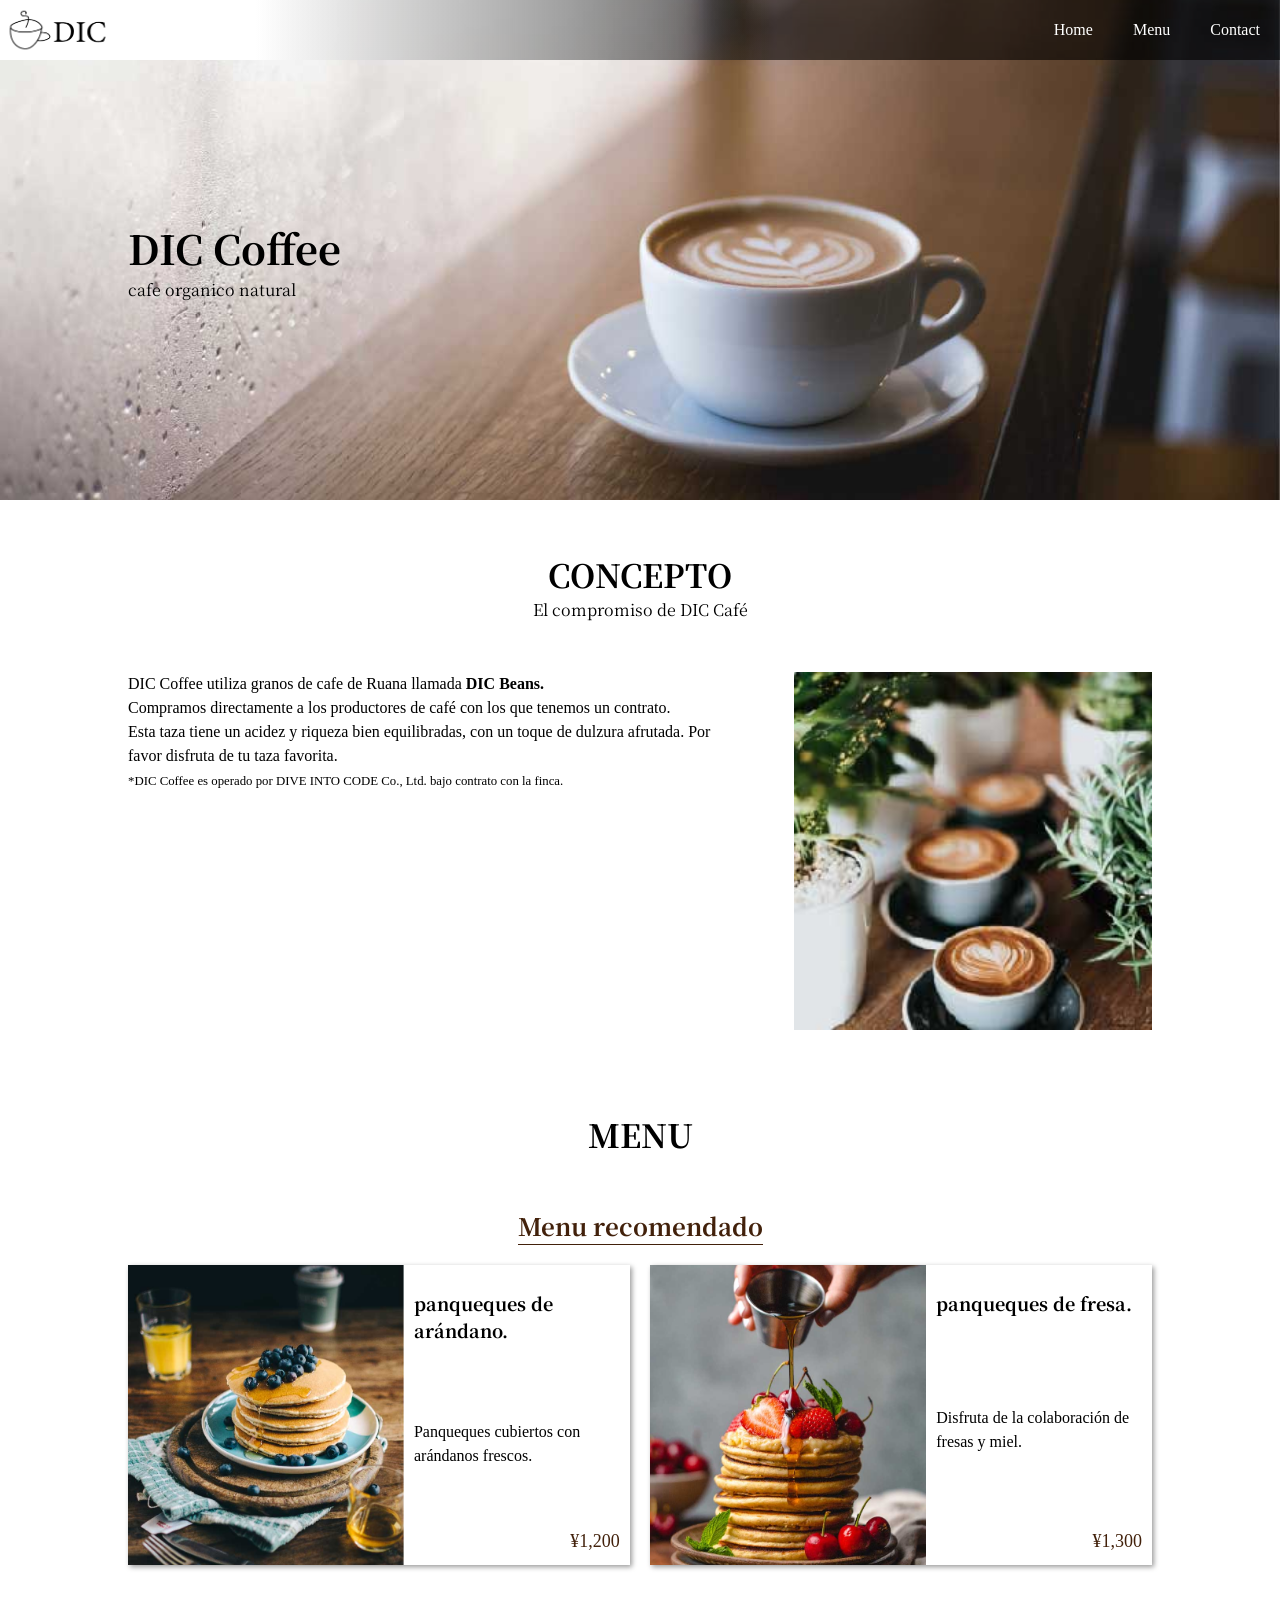
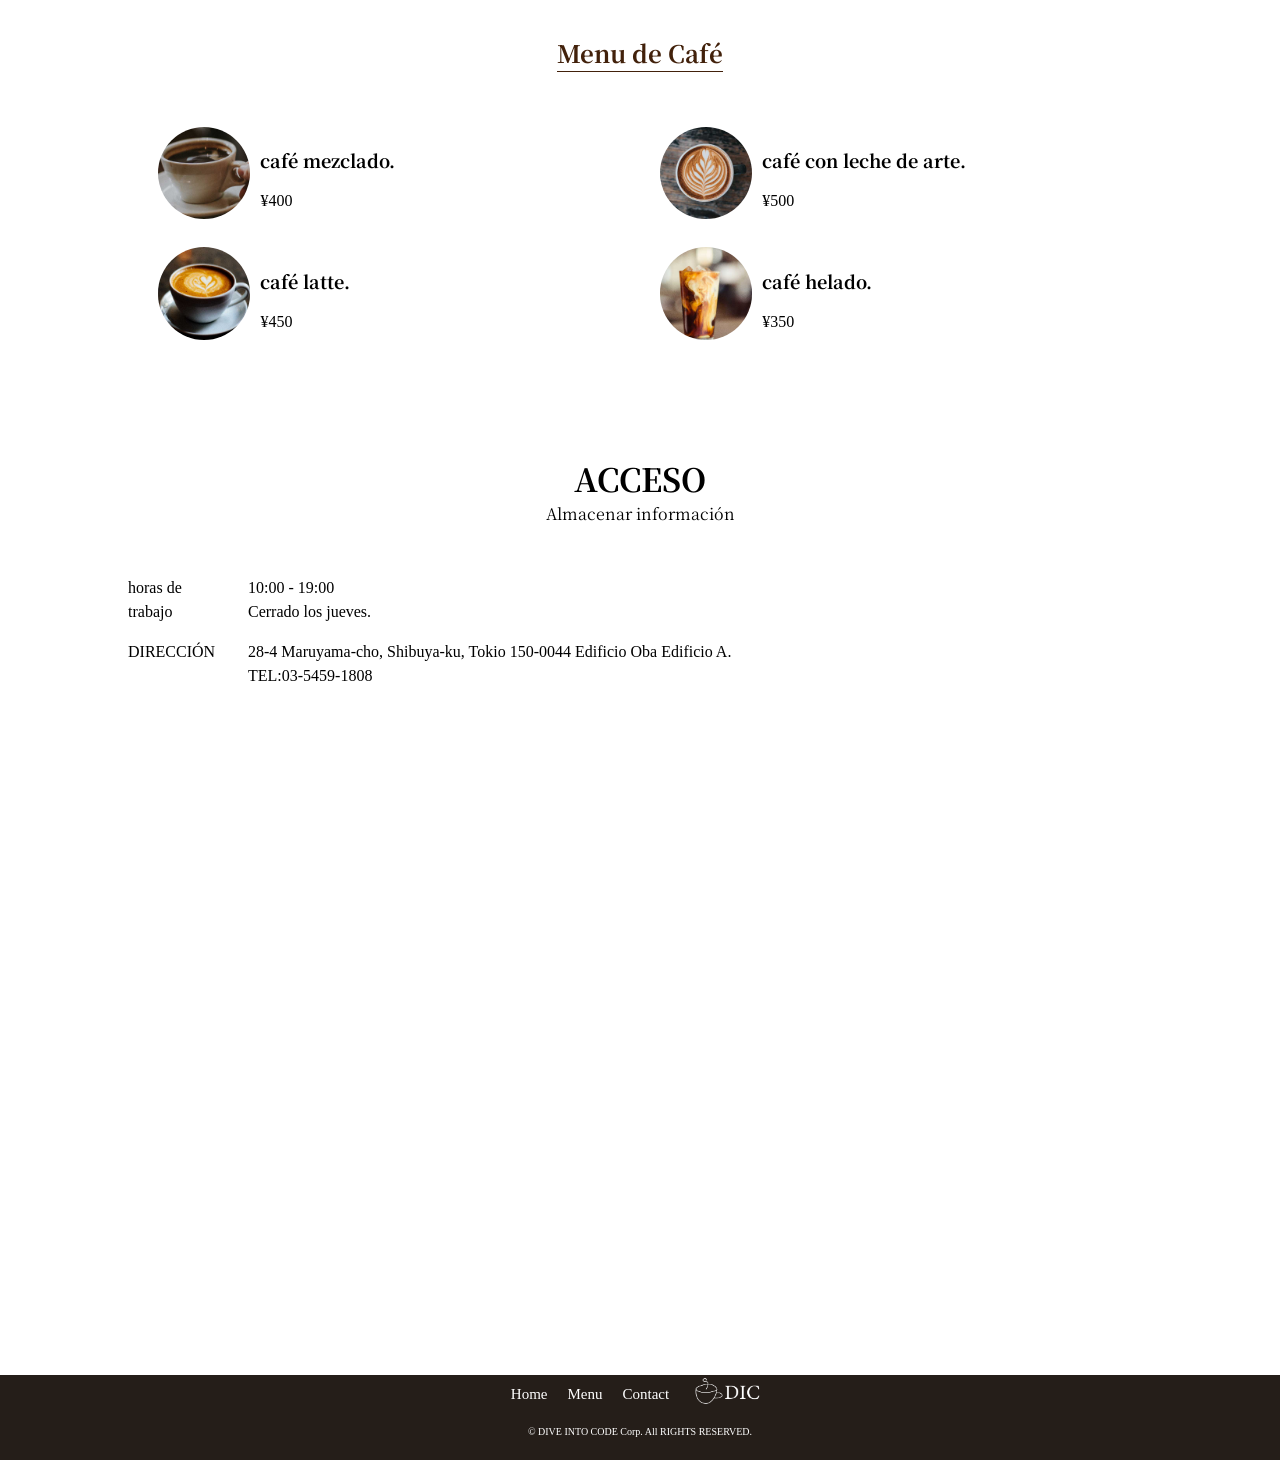
==== commit abcd10d9: "Merge a9fff4584d2842b80ed41477ad7ede87ef474147 into 86d24c7155bcbd02d6b9688bcfb902efb81bfc75" ====
--- a/index.html
+++ b/index.html
@@ -1,159 +1,154 @@
 <!DOCTYPE html>
 <html>
-
-<head>
-  <title>DIC cafe</title>
-  <link href="css/normalize.css" rel="stylesheet">
-  <link href="css/main.css" rel="stylesheet">
-  <link href="https://fonts.googleapis.com/css2?family=Noto+Serif+JP:wght@400;700&display=swap" rel="stylesheet">
-</head>
-
-<body>
-  <header>
-    <nav class="header_nav">
-      <a href="index.html" class="logo"><img src="images/sample_logo_k.png"></a>
-      <ul class="global_nav">
-        <a href="index.html" class="global_nav_item">
-          <li>Home</li>
-        </a>
-        <a href="menu.html" class="global_nav_item">
-          <li>Menu</li>
-        </a>
-        <a href="contact.html" class="global_nav_item">
-          <li>Contact</li>
-        </a>
-      </ul>
-    </nav>
-    <div class="key section_inner">
-      <h1>DIC Coffee</h1>
-      <p>natural organic cafe</p>
-    </div>
-  </header>
-  <section>
-    <article class="section_inner">
-      <div class="section_title">
-        <h1>CONCEPT</h1>
-        <p>DIC Coffeeのこだわり</p>
+  <head>
+    <title>DIC cafe</title>
+    <link href="css/normalize.css" rel="stylesheet">
+    <link href="css/main.css" rel="stylesheet">
+    <link href="https://fonts.googleapis.com/css2?family=Noto+Serif+JP:wght@400;700&display=swap" rel="stylesheet">
+  </head>
+  <body>
+    <header>
+      <nav class="header_nav">
+        <a href="index.html" class="logo"><img src="images/sample_logo_k.png"></a>
+        <ul class="global_nav">
+          <a href="index.html" class="global_nav_item">
+            <li>Home</li>
+          </a>
+          <a href="menu.html" class="global_nav_item">
+            <li>Menu</li>
+          </a>
+          <a href="contact.html" class="global_nav_item">
+            <li>Contact</li>
+          </a>
+        </ul>
+      </nav>
+      <div class="key section_inner">
+        <h1>DIC Coffee</h1>
+        <p>cafe organico natural</p>
       </div>
-      <div class="concept_inner">
-        <p class="concept_content">
-          DIC Coffeeのコーヒーはルワンダ産のコーヒー豆<strong>「DIC Beans」</strong>を使用しています。<br>
-          直接契約したコーヒー農家から仕入れております。<br>
-          バランスの取れた酸味とコクに、フルーティな甘さを感じられる１杯です。ぜひ、こだわりの１杯を
-          お楽しみください。<br>
-          <small>※Cafeは株式会社DIVE INTO CODEが農場と契約、運営しています。</small>
-        </p>
-        <img src="images/sample_concept.jpg" class="concept_image">
-      </div>
-    </article>
-    <article class="section_inner menu_section">
-      <div class="section_title">
-        <h1>MENU</h1>
-      </div>
-      <section>
-        <div class="center">
-          <h1 class="menu_title">Recommended menu</h1>
+    </header>
+    <section>
+      <article class="section_inner">
+        <div class="section_title">
+          <h1>CONCEPTO</h1>
+          <p>El compromiso de DIC Café</p>
         </div>
-        <!-- menu_listクラスに共通化しマルチクラス化 -->
-        <ul class="menu_list menu_list_recommended">
-          <li class="menu_item">
-            <div class="menu_item_content">
-              <h2 class="menu_item_title">ブルーベリーパンケーキ</h2>
-              <p>フレッシュなブルーベリーをトッピングしたパンケーキです</p>
-              <p class="menu_item_price">¥1,200</p>
-            </div>
-            <img src="images/sample_pancake1.jpg" class="menu_item_image">
-          </li>
-          <li class="menu_item">
-            <div class="menu_item_content">
-              <h2 class="menu_item_title">ストロベリーパンケーキ</h2>
-              <p>イチゴとはちみつのコラボレーションをお楽しみください</p>
-              <p class="menu_item_price">¥1,300</p>
-            </div>
-            <img src="images/sample_pancake2.jpg" class="menu_item_image">
-          </li>
+        <div class="concept_inner">
+          <p class="concept_content">
+            DIC Coffee utiliza granos de cafe de Ruana llamada<strong> DIC Beans.</strong><br>
+            Compramos directamente a los productores de café con los que tenemos un contrato.<br>
+            Esta taza tiene un acidez y riqueza bien equilibradas, con un toque de dulzura
+            afrutada. Por favor disfruta de tu taza favorita.<br>
+            <small>*DIC Coffee es operado por DIVE INTO CODE Co., Ltd. bajo contrato con la finca.</small>
+          </p>
+          <img src="images/sample_concept.jpg" class="concept_image">
+        </div>
+      </article>
+      <article class="section_inner menu_section">
+        <div class="section_title">
+          <h1>MENU</h1>
+        </div>
+        <section>
+          <div class="center">
+            <h1 class="menu_title">Menu recomendado</h1>
+          </div>
+          <!-- menu_listクラスに共通化しマルチクラス化 -->
+          <ul class="menu_list menu_list_recommended">
+            <li class="menu_item">
+              <div class="menu_item_content">
+                <h2 class="menu_item_title">panqueques de arándano.</h2>
+                <p>Panqueques cubiertos con arándanos frescos.</p>
+                <p class="menu_item_price">¥1,200</p>
+              </div>
+              <img src="images/sample_pancake1.jpg" class="menu_item_image">
+            </li>
+            <li class="menu_item">
+              <div class="menu_item_content">
+                <h2 class="menu_item_title">panqueques de fresa.</h2>
+                <p>Disfruta de la colaboración de fresas y miel.</p>
+                <p class="menu_item_price">¥1,300</p>
+              </div>
+              <img src="images/sample_pancake2.jpg" class="menu_item_image">
+            </li>
+          </ul>
+        </section>
+        <section>
+          <div class="center">
+            <h1 class="menu_title">Menu de Café</h1>
+          </div>
+          <ul class="menu_list coffee_menu">
+            <li class="caffee_menu_list_item">
+              <div class="caffee_menu_content">
+                <h2 class="menu_item_title">café mezclado.</h2>
+                <p class="caffee_menu_price">¥400</p>
+              </div>
+              <img src="images/sample_cafe1.jpg" class="caffee_menu_image">
+            </li>
+            <li class="caffee_menu_list_item">
+              <div class="caffee_menu_content">
+                <h2 class="menu_item_title">café con leche de arte.</h2>
+                <p class="caffee_menu_price">¥500</p>
+              </div>
+              <img src="images/sample_cafe2.jpg" class="caffee_menu_image">
+            </li>
+            <li class="caffee_menu_list_item">
+              <div class="caffee_menu_content">
+                <h2 class="menu_item_title">café latte.</h2>
+                <p class="caffee_menu_price">¥450</p>
+              </div>
+              <img src="images/sample_cafe3.jpg" class="caffee_menu_image">
+            </li>
+            <li class="caffee_menu_list_item">
+              <div class="caffee_menu_content">
+                <h2 class="menu_item_title">café helado.</h2>
+                <p class="caffee_menu_price">¥350</p>
+              </div>
+              <img src="images/sample_cafe4.jpg" class="caffee_menu_image">
+            </li>
+          </ul>
+        </section>
+      </article>
+      <article class="section_inner">
+        <div class="section_title">
+          <h1>ACCESO</h1>
+          <p>Almacenar información</p>
+        </div>
+        <dl class="info">
+          <dt class="info_title">horas de trabajo</dt>
+          <dd>10:00 - 19:00<br>Cerrado los jueves.</dd>
+        </dl>
+        <dl class="info">
+          <dt class="info_title">DIRECCIÓN</dt>
+          <dd>
+            28-4 Maruyama-cho, Shibuya-ku, Tokio 150-0044 Edificio Oba Edificio A.<br>
+            TEL:03-5459-1808
+          </dd>
+        </dl>
+        <div class="frame_area">
+          <iframe src="https://www.google.com/maps/embed?pb=!1m18!1m12!1m3!1d5723.1768465004225!2d139.69187157100714!3d35.65611896498496!2m3!1f0!2f0!3f0!3m2!1i1024!2i768!4f13.1!3m3!1m2!1s0x60188b55bb763035%3A0xce78de49371df292!2z44CSMTUwLTAwNDQg5p2x5Lqs6YO95riL6LC35Yy65YaG5bGx55S677yS77yY4oiS77yU!5e0!3m2!1sja!2sjp!4v1467122697560" id="map" class="frame_child" frameborder="0" style="border:0" allowfullscreen="allowfullscreen"></iframe>
+        </div>
+      </article>
+    </section> 
+    <footer class="footer">
+      <nav>
+        <ul class="footer_nav">
+          <a href="index.html" class="footer_nav_item">
+            <li>Home</li>
+          </a>
+          <a href="menu.html" class="footer_nav_item">
+            <li>Menu</li>
+          </a>
+          <a href="contact.html" class="footer_nav_item">
+            <li>Contact</li>
+          </a>
+          <a href="index.html" class="footer_nav_item">
+            <li>
+              <img src="images/sample_logo_w.png" class="footer_logo">
+            </li>
+          </a>
         </ul>
-      </section>
-      <section>
-        <div class="center">
-          <h1 class="menu_title">Coffee menu</h1>
-        </div>
-        <ul class="menu_list coffee_menu">
-          <li class="caffee_menu_list_item">
-            <div class="caffee_menu_content">
-              <h2 class="menu_item_title">ブレンドコーヒー</h2>
-              <p class="caffee_menu_price">¥400</p>
-            </div>
-            <img src="images/sample_cafe1.jpg" class="caffee_menu_image">
-          </li>
-          <li class="caffee_menu_list_item">
-            <div class="caffee_menu_content">
-              <h2 class="menu_item_title">アートラテ</h2>
-              <p class="caffee_menu_price">¥500</p>
-            </div>
-            <img src="images/sample_cafe2.jpg" class="caffee_menu_image">
-          </li>
-          <li class="caffee_menu_list_item">
-            <div class="caffee_menu_content">
-              <h2 class="menu_item_title">カフェラテ</h2>
-              <p class="caffee_menu_price">¥450</p>
-            </div>
-            <img src="images/sample_cafe3.jpg" class="caffee_menu_image">
-          </li>
-          <li class="caffee_menu_list_item">
-            <div class="caffee_menu_content">
-              <h2 class="menu_item_title">アイスコーヒー</h2>
-              <p class="caffee_menu_price">¥350</p>
-            </div>
-            <img src="images/sample_cafe4.jpg" class="caffee_menu_image">
-          </li>
-        </ul>
-      </section>
-    </article>
-    <article class="section_inner">
-      <div class="section_title">
-        <h1>ACCESS</h1>
-        <p>店舗情報</p>
-      </div>
-      <dl class="info">
-        <dt class="info_title">営業時間</dt>
-        <dd>10:00 - 19:00<br>木曜日定休</dd>
-      </dl>
-      <dl class="info">
-        <dt class="info_title">住所</dt>
-        <dd>
-          〒150-0044 東京都渋谷区円山町28番4号大場ビルA館<br>
-          TEL:03-5459-1808
-        </dd>
-      </dl>
-      <div class="frame_area">
-        <iframe
-          src="https://www.google.com/maps/embed?pb=!1m18!1m12!1m3!1d5723.1768465004225!2d139.69187157100714!3d35.65611896498496!2m3!1f0!2f0!3f0!3m2!1i1024!2i768!4f13.1!3m3!1m2!1s0x60188b55bb763035%3A0xce78de49371df292!2z44CSMTUwLTAwNDQg5p2x5Lqs6YO95riL6LC35Yy65YaG5bGx55S677yS77yY4oiS77yU!5e0!3m2!1sja!2sjp!4v1467122697560"
-          id="map" class="frame_child" frameborder="0" style="border:0" allowfullscreen="allowfullscreen"></iframe>
-      </div>
-    </article>
-  </section>
-  <footer class="footer">
-    <nav>
-      <ul class="footer_nav">
-        <a href="index.html" class="footer_nav_item">
-          <li>Home</li>
-        </a>
-        <a href="menu.html" class="footer_nav_item">
-          <li>Menu</li>
-        </a>
-        <a href="contact.html" class="footer_nav_item">
-          <li>Contact</li>
-        </a>
-        <a href="index.html" class="footer_nav_item">
-          <li>
-            <img src="images/sample_logo_w.png" class="footer_logo">
-          </li>
-        </a>
-      </ul>
-    </nav>
-    <p class="footer_right">© DIVE INTO CODE Corp. All RIGHTS RESERVED.</p>
-  </footer>
-</body>
-
-</html>+      </nav>
+      <p class="footer_right">© DIVE INTO CODE Corp. All RIGHTS RESERVED.</p>
+    </footer>
+  </body>
+</html>
--- a/css/main.css
+++ b/css/main.css
@@ -3,20 +3,18 @@
 html {
   height: 100%;
 }
-
 body {
   position: relative;
   padding-bottom: 75px;
   min-height: 100%;
 }
-
 .center {
   text-align: center;
 }
 
-/* header */
+/* Cabecera */
 .header_nav {
-  background: linear-gradient(90deg, #fff 20%, rgba(0, 0, 0, .6) 60%);
+  background: linear-gradient(90deg, #fff 20%, rgba(0,0,0,.6) 60%);
   display: flex;
   justify-content: space-between;
   align-items: stretch;
@@ -25,23 +23,19 @@
   top: 0;
   width: 100%;
 }
-
 .logo {
   width: 120px;
   display: flex;
   align-items: center;
 }
-
 .logo img {
   width: 100%;
 }
-
 .global_nav {
   display: flex;
   justify-content: flex-end;
   align-items: stretch;
 }
-
 .global_nav_item {
   padding: 0 20px;
   display: flex;
@@ -50,13 +44,12 @@
   color: #fff;
   text-decoration: none;
 }
-
 .global_nav_item:hover {
   background: #fff;
   color: #42210b;
 }
 
-/* footer */
+/* Pie de página */
 .footer {
   width: 100%;
   background: #251e19;
@@ -65,13 +58,11 @@
   padding-bottom: 10px;
   height: 75px;
 }
-
 .footer_nav {
   display: flex;
   justify-content: center;
   margin-bottom: 10px;
 }
-
 .footer_nav_item {
   padding: 0 10px;
   display: flex;
@@ -81,18 +72,16 @@
   text-decoration: none;
   font-size: 15px;
 }
-
 .footer_logo {
   width: 80px;
 }
-
 .footer_right {
   color: white;
   text-align: center;
   font-size: 10px;
 }
 
-/* キービジュアル */
+/* Imagen principal */
 .key {
   height: 500px;
   background: center / cover no-repeat url("../images/sample_key.jpg");
@@ -101,51 +90,44 @@
   justify-content: center;
   font-family: 'Noto Serif JP', serif;
 }
-
 .key h1 {
   font-size: 2.5rem;
 }
 
-/* コンセプトセクション */
+/* Sección de concepto */
 .concept_inner {
   display: flex;
   justify-content: space-between;
 }
-
 .concept_content {
   width: 60%;
 }
-
 .concept_image {
   width: 35%;
 }
 
-/* セクション共通 */
+/* Sección común */
 .section_inner {
   padding: 50px 10% 30px;
 }
-
 .section_title {
   font-family: 'Noto Serif JP', serif;
   text-align: center;
   margin-bottom: 50px;
 }
 
-/* 店舗情報セクション */
+/* Sección de información de la tienda */
 .info {
   display: flex;
 }
-
 .info_title {
   width: 80px;
 }
-
 .frame_area {
   position: relative;
   width: 100%;
   padding-top: 56.25%;
 }
-
 .frame_child {
   position: absolute;
   top: 0;
@@ -154,12 +136,11 @@
   height: 100%;
 }
 
-/* メニューセクション */
+/* Sección de menú */
 .menu_section {
   background: url("../images/sample_menu_bg.jpg") no-repeat bottom;
   background-attachment: fixed;
 }
-
 .menu_title {
   display: inline-block;
   font-family: 'Noto Serif JP', serif;
@@ -169,12 +150,10 @@
   border-bottom: solid #42210b 1px;
   margin-bottom: 20px;
 }
-
 .coffee_menu {
   background: #fff;
   padding: 20px;
 }
-
 .caffee_menu_list_item {
   width: 49%;
   display: flex;
@@ -182,124 +161,102 @@
   align-items: center;
   padding: 10px;
 }
-
 .caffee_menu_image {
   width: 20%;
   border-radius: 50%;
 }
-
 .caffee_menu_content {
   width: 80%;
   padding: 10px;
 }
 
-
-/* メニューページ */
+/* Página de menú */
 .menu_key {
   height: 100px;
   background: url("../images/sample_key.jpg") no-repeat center;
   background-size: cover;
 }
-
 .wrapper {
   display: flex;
 }
-
 .main {
   padding: 0 0 0 50px;
   width: calc(100% - 200px);
 }
 
-/* メニューページ - サイドメニュー */
+/* Página de menú - Menú lateral */
 .side_menu {
   width: 200px;
 }
-
 .side_menu_title {
   font-family: 'Noto Serif JP', serif;
   font-size: 25px;
   padding-left: 10px;
 }
-
 .side_menu_item {
   padding: 20px 10px;
   border-bottom: solid #42210b 1px;
   display: block;
   text-decoration: none;
 }
-
 .side_menu_item:hover {
-  background: rgba(83, 71, 65, .3);
-}
-
+  background: rgba(83,71,65,.3);
+}
 .side_ad {
   color: #fff;
-  background: rgba(83, 71, 65, .7);
+  background: rgba(83,71,65,.7);
   padding: 20px;
   margin: 30px 0;
 }
 
-/* メニューページ - メイン */
+/* Página de menú - Contenido principal */
 .menu_image {
   width: 100%;
   height: 500px;
   object-fit: cover;
 }
-
 .menu_name {
   font-family: 'Noto Serif JP', serif;
 }
-
 .menu_price {
   font-family: 'Noto Serif JP', serif;
   font-size: 20px;
   margin-bottom: 30px;
 }
-
 .pancake_menu {
-  background: rgba(83, 71, 65, .5);
+  background: rgba(83,71,65,.5);
   padding: 20px;
   margin-top: 50px;
 }
 
-/* メニューアイテムコンポーネント */
+/* Componentes de elementos del menú */
 .menu_list {
   display: flex;
   justify-content: space-between;
   flex-wrap: wrap;
 }
-
+.menu_list1 {
+  width: 100%;
+  justify-content: space-between;
+  flex-wrap: wrap;
+}
 .menu_list_recommended {
-  /* トップページのメニューリストには別途paddingの設定（マルチクラス） */
   padding-bottom: 50px;
 }
-
 .menu_item {
   width: 49%;
   display: flex;
   flex-direction: row-reverse;
-  box-shadow: 2px 2px 5px rgba(0, 0, 0, 0.4);
+  box-shadow: 2px 2px 5px rgba(0,0,0,0.4);
   margin-bottom: 20px;
 }
-
-/* empieza el cambio */
-.menu_item2 {
-
+.menu_item1 {
+  width: 100%;
   display: flex;
   flex-direction: row-reverse;
-  box-shadow: 2px 2px 5px rgba(0, 0, 0, 0.4);
+  box-shadow: 2px 2px 5px rgba(0,0,0,0.4);
   margin-bottom: 20px;
 }
-
-/* termina el cambio */
-
-.menu_list2 {
-  display: flex;
-  flex-direction: column;
-  justify-content: space-between;
-  flex-wrap: wrap;
-}
-
 .menu_item_content {
   width: 45%;
   padding: 10px;
@@ -308,36 +265,31 @@
   justify-content: space-between;
   background: #fff;
 }
-
 .menu_item_image {
   width: 55%;
   object-fit: cover;
   height: 300px;
 }
-
 .menu_item_price {
   color: #42210b;
   font-size: 18px;
   text-align: right;
 }
-
 .menu_item_title {
   font-size: 18px;
   font-family: 'Noto Serif JP', serif;
 }
 
-/* ボタンコンポーネント */
+/* Componentes de botones */
 .btn {
   padding: 10px 20px;
   border: none;
   border-radius: 5px;
 }
-
 .btn-detail {
   background: #2e58a6;
   color: #fff;
 }
-
 .btn-disabled {
-  background: rgba(0, 0, 0, 0.3);
-}+  background: rgba(0,0,0,0.3);
+}
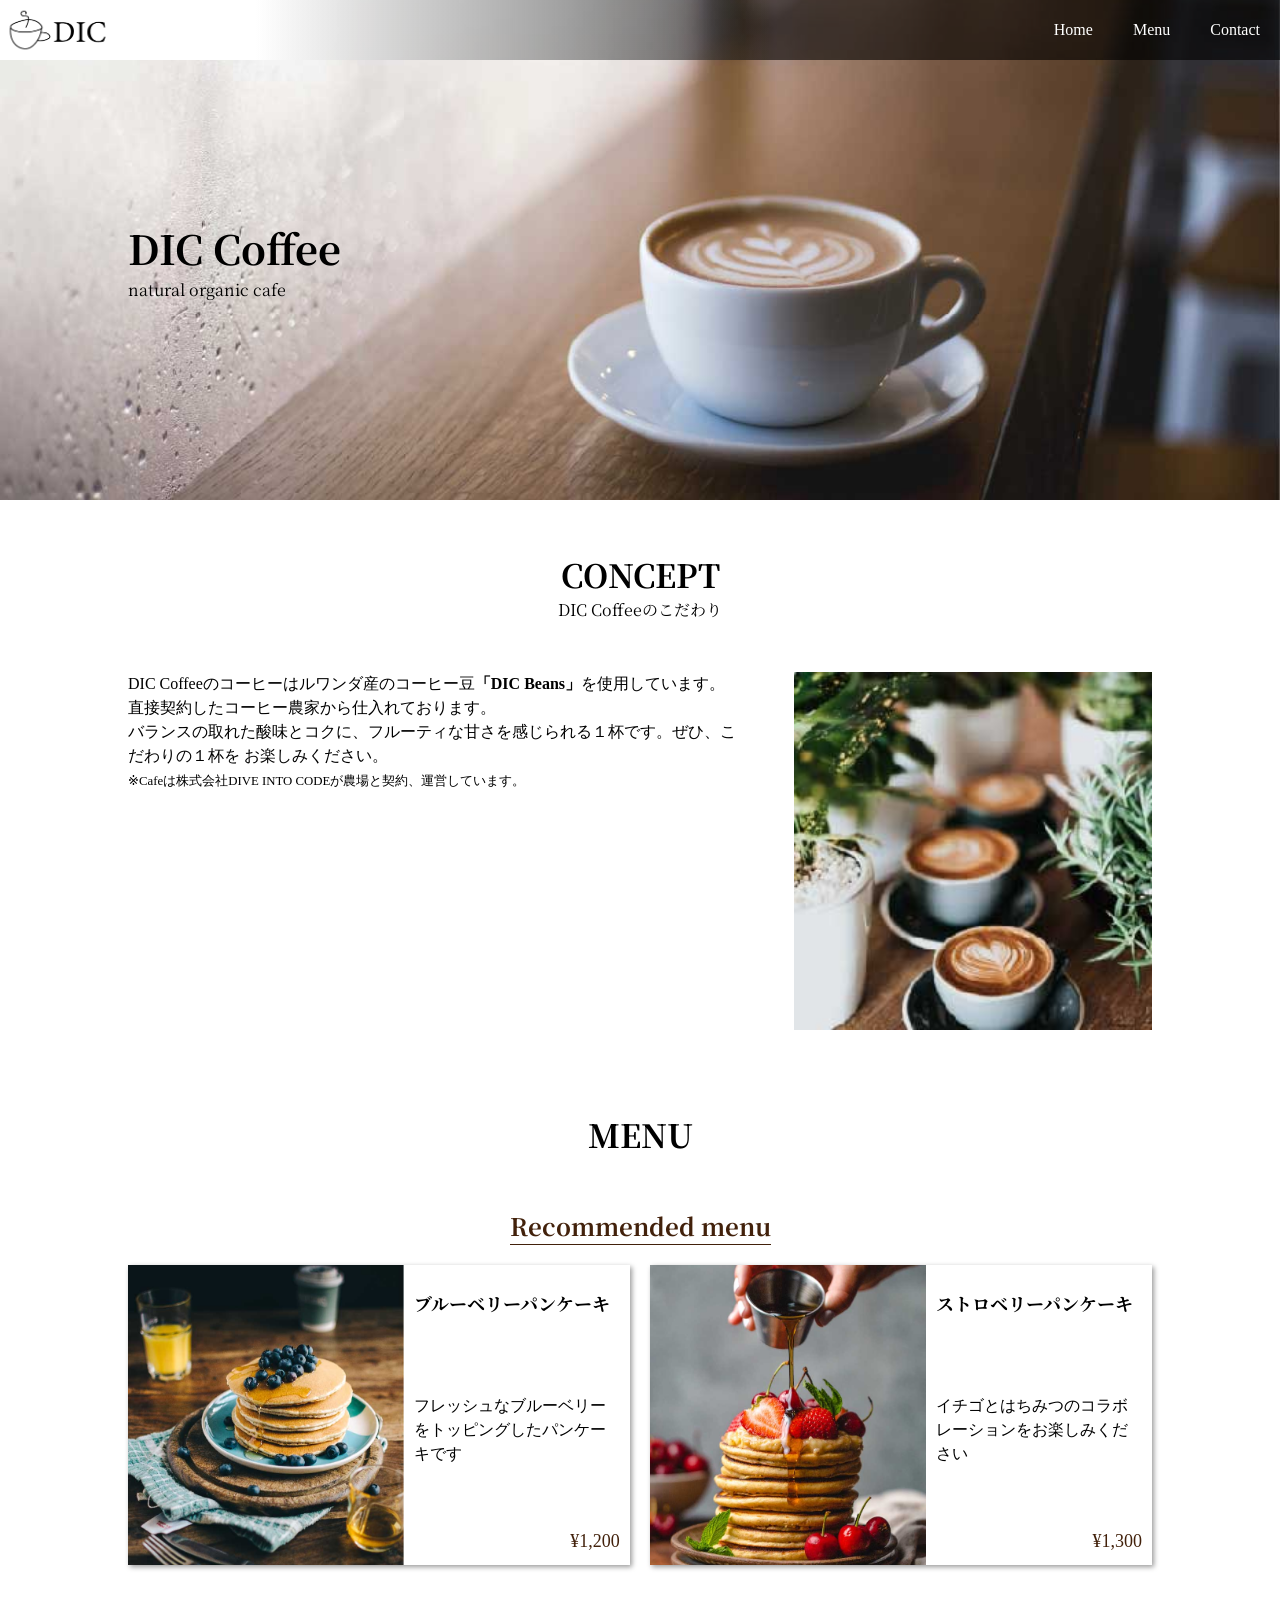
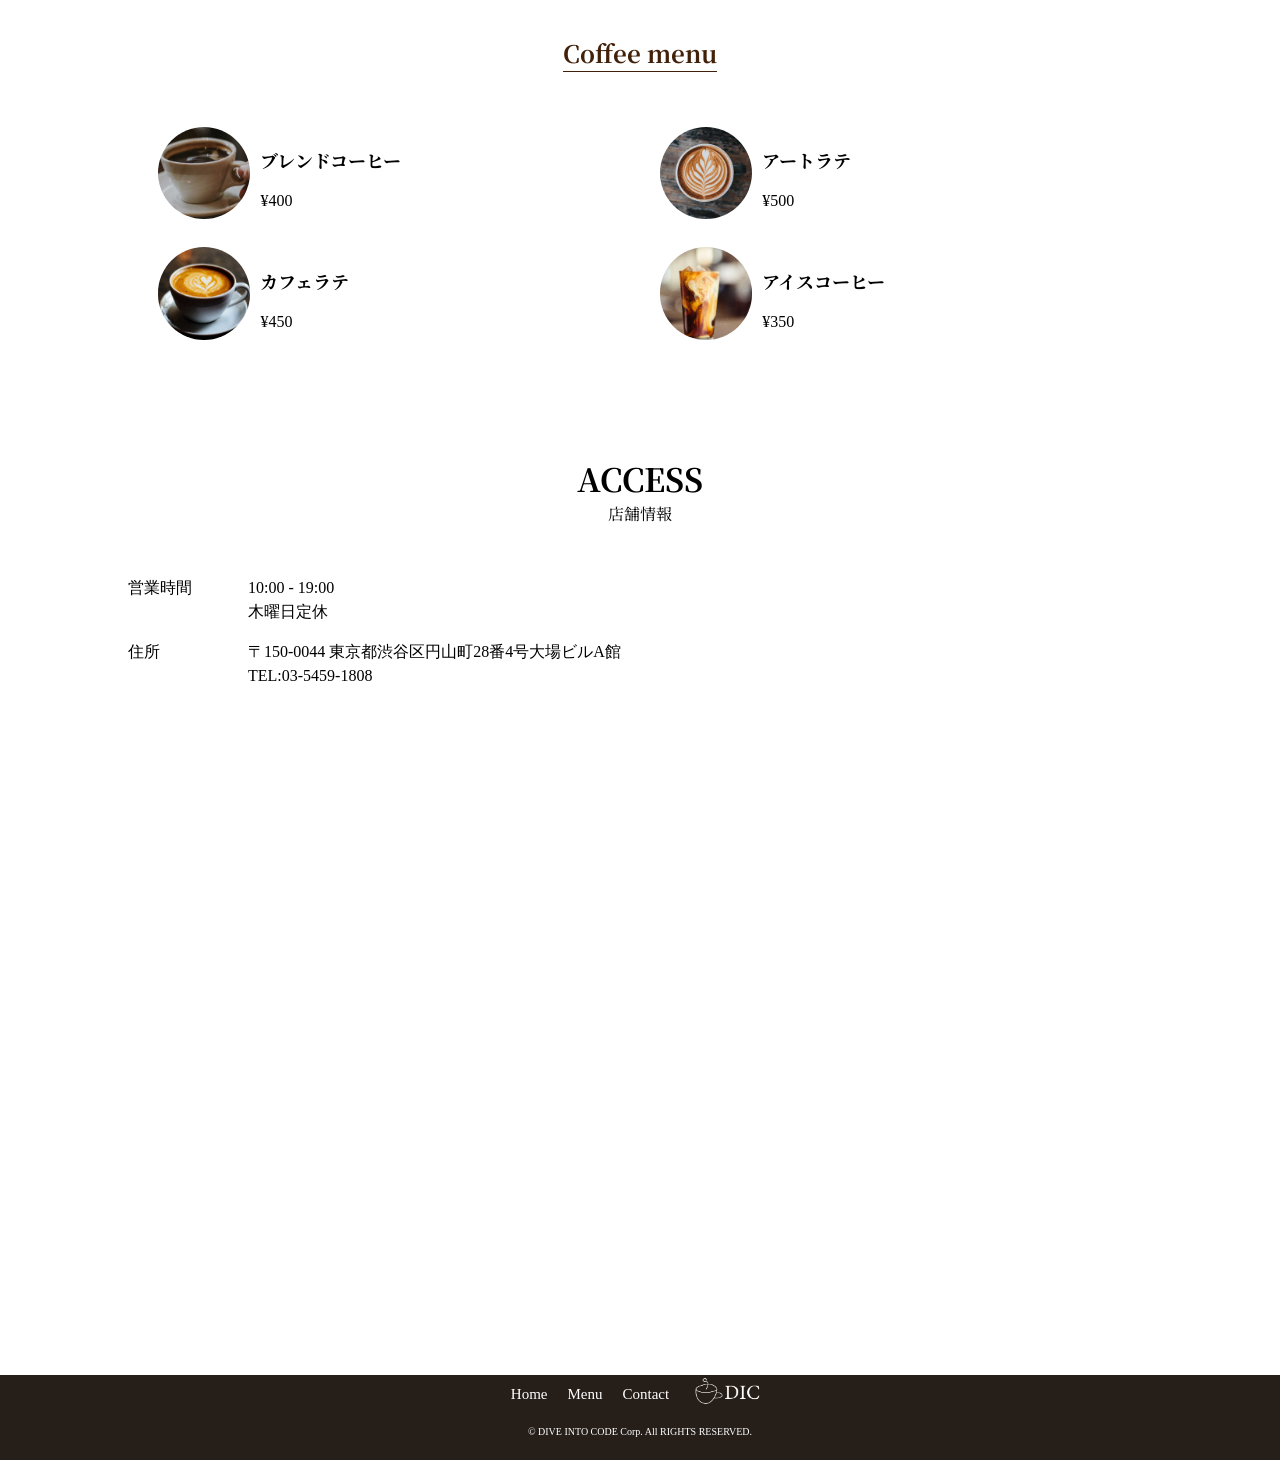
==== commit 18c30e42: "Merge d33cd851180e0e47d8f269391e5c5d44c56f3a50 into 86d24c7155bcbd02d6b9688bcfb902efb81bfc75" ====
--- a/index.html
+++ b/index.html
@@ -24,22 +24,22 @@
       </nav>
       <div class="key section_inner">
         <h1>DIC Coffee</h1>
-        <p>cafe organico natural</p>
+        <p>natural organic cafe</p>
       </div>
     </header>
     <section>
       <article class="section_inner">
         <div class="section_title">
-          <h1>CONCEPTO</h1>
-          <p>El compromiso de DIC Café</p>
+          <h1>CONCEPT</h1>
+          <p>DIC Coffeeのこだわり</p>
         </div>
         <div class="concept_inner">
           <p class="concept_content">
-            DIC Coffee utiliza granos de cafe de Ruana llamada<strong> DIC Beans.</strong><br>
-            Compramos directamente a los productores de café con los que tenemos un contrato.<br>
-            Esta taza tiene un acidez y riqueza bien equilibradas, con un toque de dulzura
-            afrutada. Por favor disfruta de tu taza favorita.<br>
-            <small>*DIC Coffee es operado por DIVE INTO CODE Co., Ltd. bajo contrato con la finca.</small>
+            DIC Coffeeのコーヒーはルワンダ産のコーヒー豆<strong>「DIC Beans」</strong>を使用しています。<br>
+            直接契約したコーヒー農家から仕入れております。<br>
+            バランスの取れた酸味とコクに、フルーティな甘さを感じられる１杯です。ぜひ、こだわりの１杯を
+            お楽しみください。<br>
+            <small>※Cafeは株式会社DIVE INTO CODEが農場と契約、運営しています。</small>
           </p>
           <img src="images/sample_concept.jpg" class="concept_image">
         </div>
@@ -50,22 +50,22 @@
         </div>
         <section>
           <div class="center">
-            <h1 class="menu_title">Menu recomendado</h1>
+            <h1 class="menu_title">Recommended menu</h1>
           </div>
           <!-- menu_listクラスに共通化しマルチクラス化 -->
           <ul class="menu_list menu_list_recommended">
             <li class="menu_item">
               <div class="menu_item_content">
-                <h2 class="menu_item_title">panqueques de arándano.</h2>
-                <p>Panqueques cubiertos con arándanos frescos.</p>
+                <h2 class="menu_item_title">ブルーベリーパンケーキ</h2>
+                <p>フレッシュなブルーベリーをトッピングしたパンケーキです</p>
                 <p class="menu_item_price">¥1,200</p>
               </div>
               <img src="images/sample_pancake1.jpg" class="menu_item_image">
             </li>
             <li class="menu_item">
               <div class="menu_item_content">
-                <h2 class="menu_item_title">panqueques de fresa.</h2>
-                <p>Disfruta de la colaboración de fresas y miel.</p>
+                <h2 class="menu_item_title">ストロベリーパンケーキ</h2>
+                <p>イチゴとはちみつのコラボレーションをお楽しみください</p>
                 <p class="menu_item_price">¥1,300</p>
               </div>
               <img src="images/sample_pancake2.jpg" class="menu_item_image">
@@ -74,33 +74,33 @@
         </section>
         <section>
           <div class="center">
-            <h1 class="menu_title">Menu de Café</h1>
+            <h1 class="menu_title">Coffee menu</h1>
           </div>
           <ul class="menu_list coffee_menu">
             <li class="caffee_menu_list_item">
               <div class="caffee_menu_content">
-                <h2 class="menu_item_title">café mezclado.</h2>
+                <h2 class="menu_item_title">ブレンドコーヒー</h2>
                 <p class="caffee_menu_price">¥400</p>
               </div>
               <img src="images/sample_cafe1.jpg" class="caffee_menu_image">
             </li>
             <li class="caffee_menu_list_item">
               <div class="caffee_menu_content">
-                <h2 class="menu_item_title">café con leche de arte.</h2>
+                <h2 class="menu_item_title">アートラテ</h2>
                 <p class="caffee_menu_price">¥500</p>
               </div>
               <img src="images/sample_cafe2.jpg" class="caffee_menu_image">
             </li>
             <li class="caffee_menu_list_item">
               <div class="caffee_menu_content">
-                <h2 class="menu_item_title">café latte.</h2>
+                <h2 class="menu_item_title">カフェラテ</h2>
                 <p class="caffee_menu_price">¥450</p>
               </div>
               <img src="images/sample_cafe3.jpg" class="caffee_menu_image">
             </li>
             <li class="caffee_menu_list_item">
               <div class="caffee_menu_content">
-                <h2 class="menu_item_title">café helado.</h2>
+                <h2 class="menu_item_title">アイスコーヒー</h2>
                 <p class="caffee_menu_price">¥350</p>
               </div>
               <img src="images/sample_cafe4.jpg" class="caffee_menu_image">
@@ -110,17 +110,17 @@
       </article>
       <article class="section_inner">
         <div class="section_title">
-          <h1>ACCESO</h1>
-          <p>Almacenar información</p>
+          <h1>ACCESS</h1>
+          <p>店舗情報</p>
         </div>
         <dl class="info">
-          <dt class="info_title">horas de trabajo</dt>
-          <dd>10:00 - 19:00<br>Cerrado los jueves.</dd>
+          <dt class="info_title">営業時間</dt>
+          <dd>10:00 - 19:00<br>木曜日定休</dd>
         </dl>
         <dl class="info">
-          <dt class="info_title">DIRECCIÓN</dt>
+          <dt class="info_title">住所</dt>
           <dd>
-            28-4 Maruyama-cho, Shibuya-ku, Tokio 150-0044 Edificio Oba Edificio A.<br>
+            〒150-0044 東京都渋谷区円山町28番4号大場ビルA館<br>
             TEL:03-5459-1808
           </dd>
         </dl>
@@ -151,4 +151,4 @@
       <p class="footer_right">© DIVE INTO CODE Corp. All RIGHTS RESERVED.</p>
     </footer>
   </body>
-</html>
+</html>
--- a/css/main.css
+++ b/css/main.css
@@ -1,5 +1,4 @@
 @import 'bulma/css/bulma.css';
-
 html {
   height: 100%;
 }
@@ -12,7 +11,7 @@
   text-align: center;
 }
 
-/* Cabecera */
+/* header */
 .header_nav {
   background: linear-gradient(90deg, #fff 20%, rgba(0,0,0,.6) 60%);
   display: flex;
@@ -28,7 +27,7 @@
   display: flex;
   align-items: center;
 }
-.logo img {
+.logo img{
   width: 100%;
 }
 .global_nav {
@@ -49,7 +48,7 @@
   color: #42210b;
 }
 
-/* Pie de página */
+/* footer */
 .footer {
   width: 100%;
   background: #251e19;
@@ -81,7 +80,7 @@
   font-size: 10px;
 }
 
-/* Imagen principal */
+/* キービジュアル */
 .key {
   height: 500px;
   background: center / cover no-repeat url("../images/sample_key.jpg");
@@ -90,11 +89,11 @@
   justify-content: center;
   font-family: 'Noto Serif JP', serif;
 }
-.key h1 {
+.key h1{
   font-size: 2.5rem;
 }
 
-/* Sección de concepto */
+/* コンセプトセクション */
 .concept_inner {
   display: flex;
   justify-content: space-between;
@@ -106,7 +105,7 @@
   width: 35%;
 }
 
-/* Sección común */
+/* セクション共通 */
 .section_inner {
   padding: 50px 10% 30px;
 }
@@ -116,7 +115,7 @@
   margin-bottom: 50px;
 }
 
-/* Sección de información de la tienda */
+/* 店舗情報セクション */
 .info {
   display: flex;
 }
@@ -128,7 +127,7 @@
   width: 100%;
   padding-top: 56.25%;
 }
-.frame_child {
+.frame_child{
   position: absolute;
   top: 0;
   right: 0;
@@ -136,7 +135,7 @@
   height: 100%;
 }
 
-/* Sección de menú */
+/* メニューセクション */
 .menu_section {
   background: url("../images/sample_menu_bg.jpg") no-repeat bottom;
   background-attachment: fixed;
@@ -150,6 +149,7 @@
   border-bottom: solid #42210b 1px;
   margin-bottom: 20px;
 }
+
 .coffee_menu {
   background: #fff;
   padding: 20px;
@@ -170,7 +170,8 @@
   padding: 10px;
 }
 
-/* Página de menú */
+
+/* メニューページ */
 .menu_key {
   height: 100px;
   background: url("../images/sample_key.jpg") no-repeat center;
@@ -184,7 +185,7 @@
   width: calc(100% - 200px);
 }
 
-/* Página de menú - Menú lateral */
+/* メニューページ - サイドメニュー */
 .side_menu {
   width: 200px;
 }
@@ -209,7 +210,7 @@
   margin: 30px 0;
 }
 
-/* Página de menú - Contenido principal */
+/* メニューページ - メイン */
 .menu_image {
   width: 100%;
   height: 500px;
@@ -223,26 +224,30 @@
   font-size: 20px;
   margin-bottom: 30px;
 }
+
 .pancake_menu {
   background: rgba(83,71,65,.5);
   padding: 20px;
   margin-top: 50px;
 }
 
-/* Componentes de elementos del menú */
+/* メニューアイテムコンポーネント */
 .menu_list {
   display: flex;
   justify-content: space-between;
   flex-wrap: wrap;
 }
+
 .menu_list1 {
   width: 100%;
   justify-content: space-between;
   flex-wrap: wrap;
 }
 .menu_list_recommended {
+  /* トップページのメニューリストには別途paddingの設定（マルチクラス） */
   padding-bottom: 50px;
 }
+
 .menu_item {
   width: 49%;
   display: flex;
@@ -275,21 +280,29 @@
   font-size: 18px;
   text-align: right;
 }
+
 .menu_item_title {
   font-size: 18px;
   font-family: 'Noto Serif JP', serif;
 }
 
-/* Componentes de botones */
+/* ボタンコンポーネント */
 .btn {
   padding: 10px 20px;
   border: none;
   border-radius: 5px;
 }
 .btn-detail {
-  background: #2e58a6;
+  background:#2e58a6;
   color: #fff;
 }
 .btn-disabled {
   background: rgba(0,0,0,0.3);
-}
+  }
+ .menu_item_2 {
+    width: 100%;
+    display: flex;
+    flex-direction: row;
+    box-shadow: 2px 2px 5px rgba(0,0,0,0.4);
+    margin-bottom: 20px;
+  }
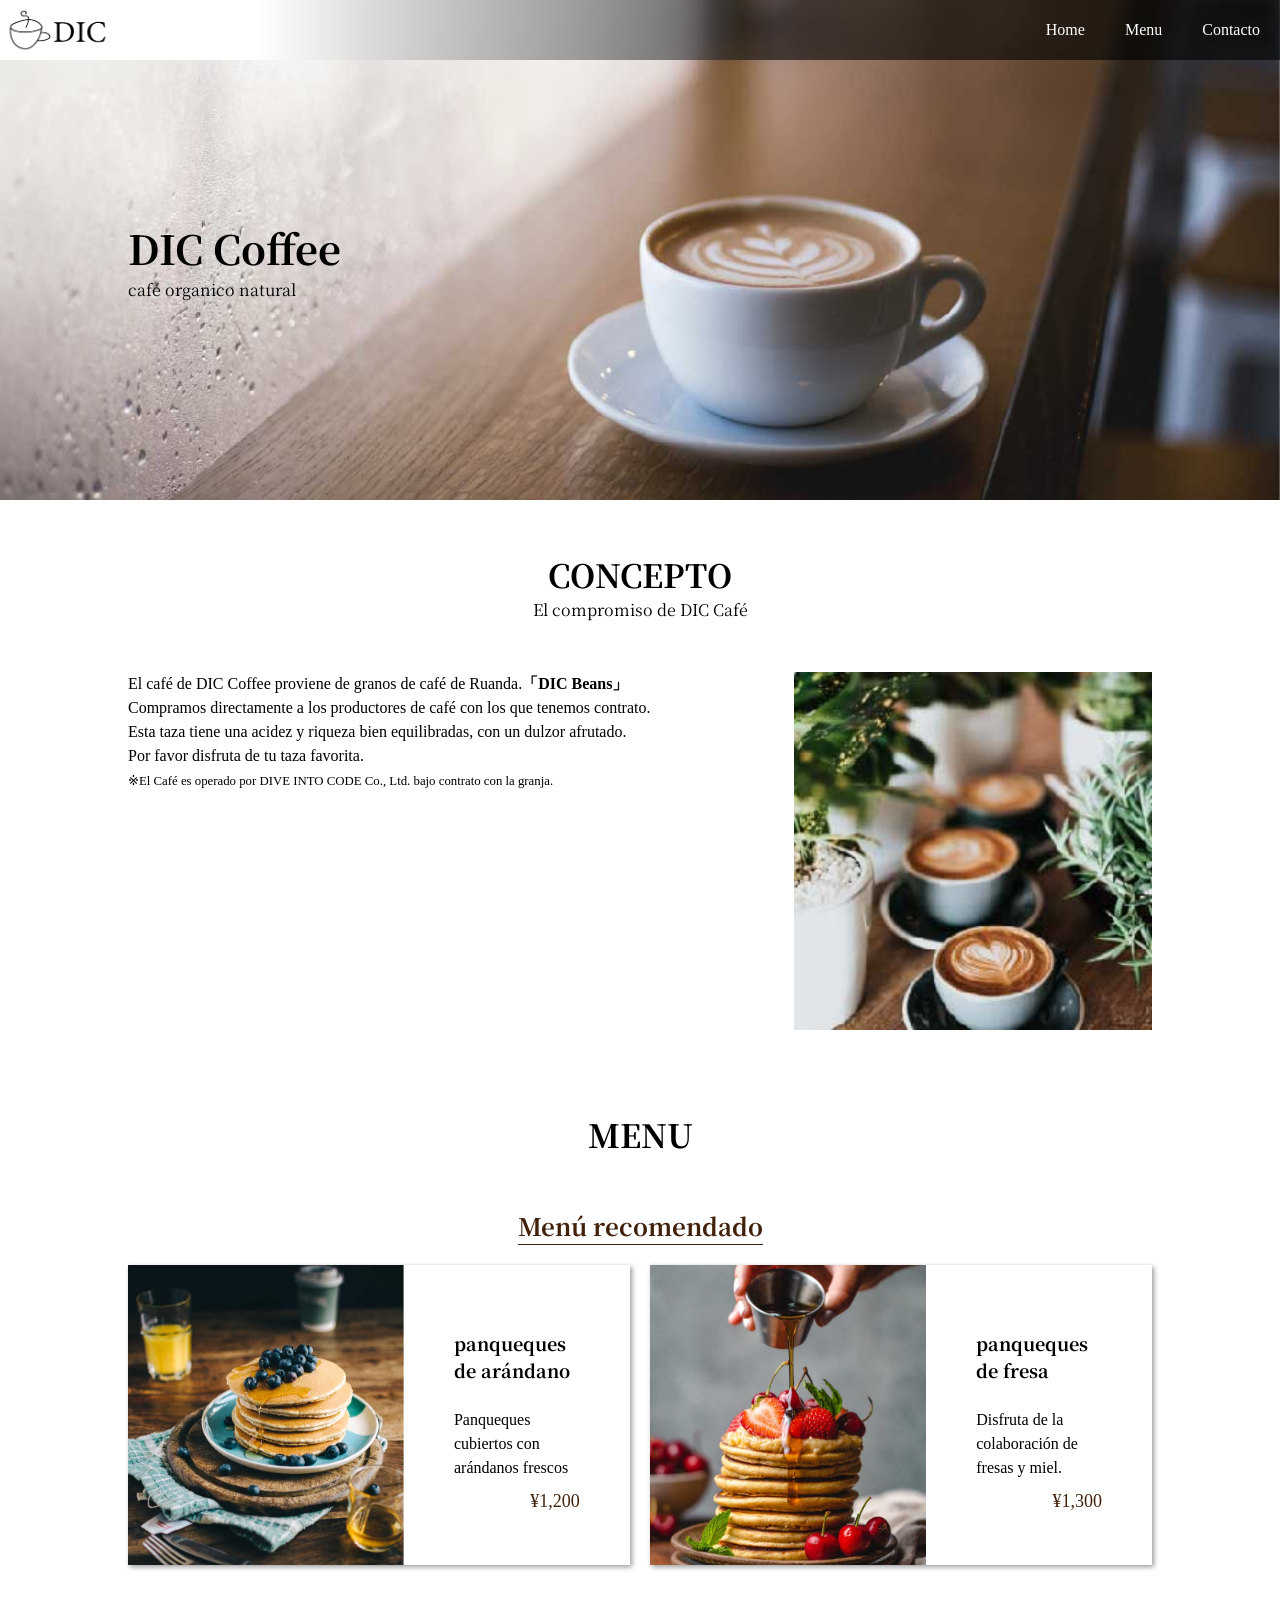
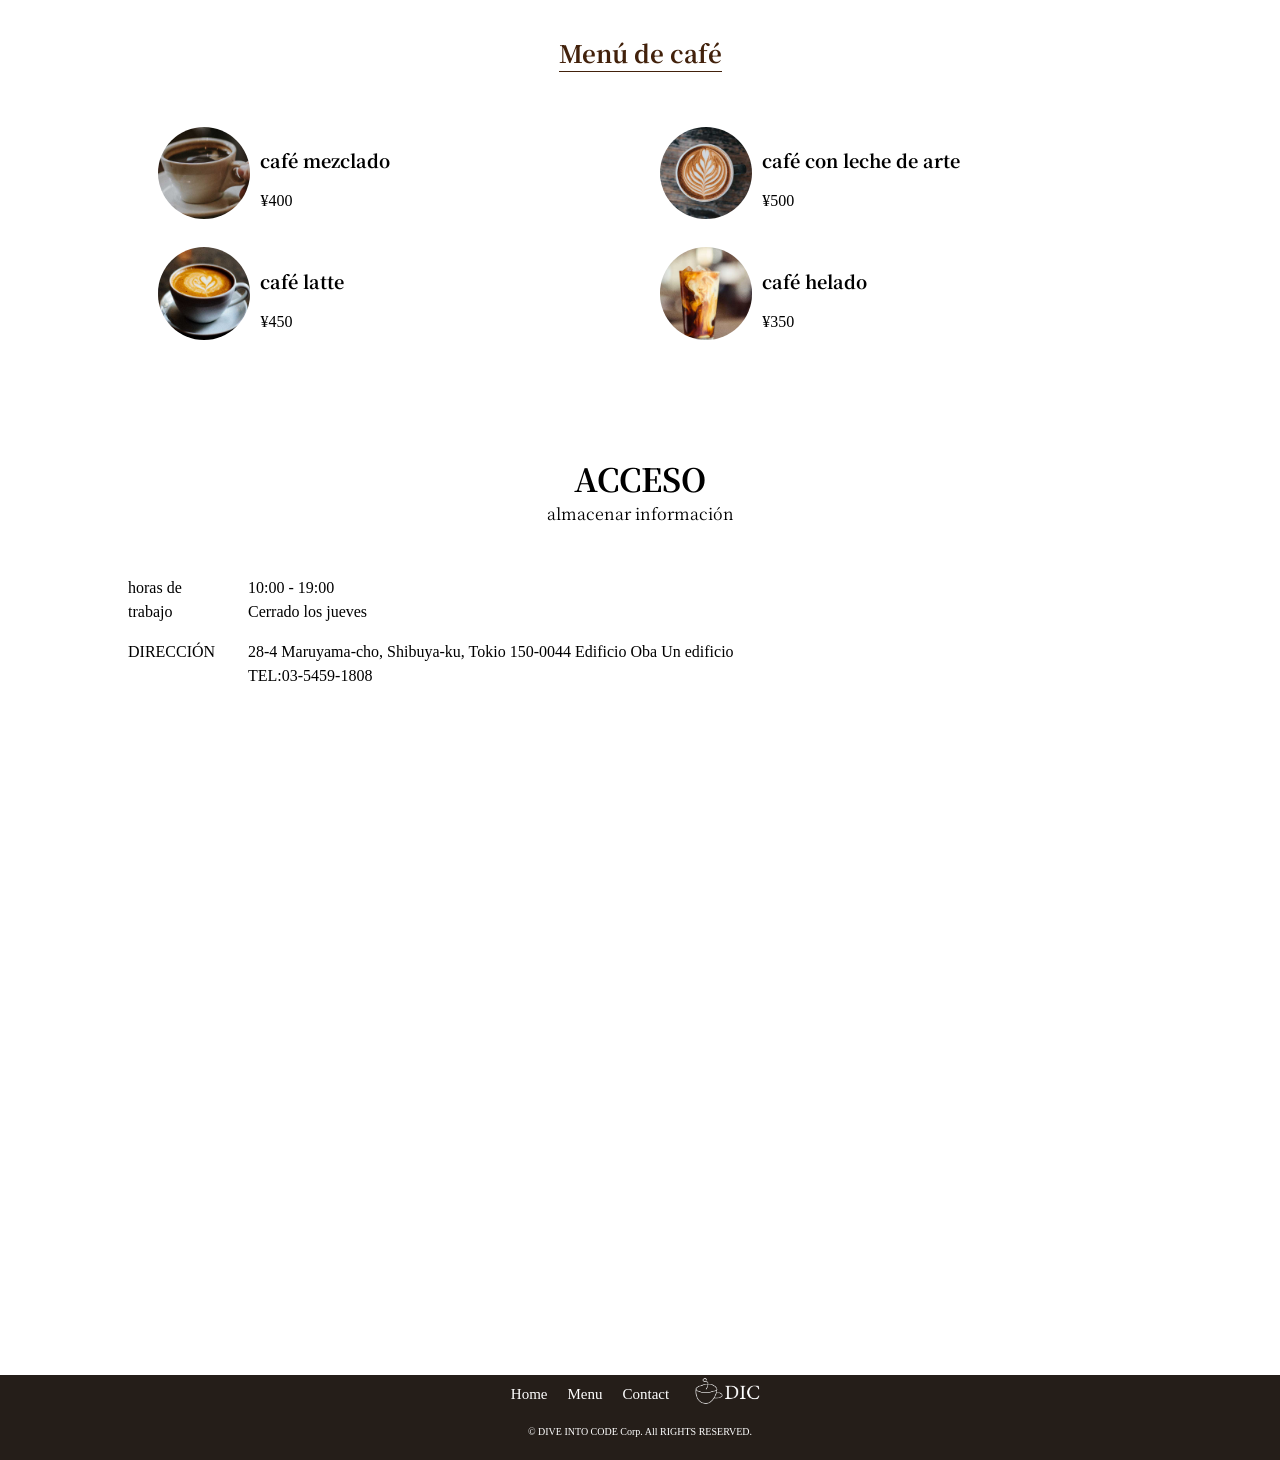
==== commit b9ceb15f: "Merge 157005532501ca80c0f08ac70b23fc1eebba3cec into 86d24c7155bcbd02d6b9688bcfb902efb81bfc75" ====
--- a/index.html
+++ b/index.html
@@ -18,28 +18,28 @@
             <li>Menu</li>
           </a>
           <a href="contact.html" class="global_nav_item">
-            <li>Contact</li>
+            <li>Contacto</li>
           </a>
         </ul>
       </nav>
       <div class="key section_inner">
         <h1>DIC Coffee</h1>
-        <p>natural organic cafe</p>
+        <p>café organico natural</p>
       </div>
     </header>
     <section>
       <article class="section_inner">
         <div class="section_title">
-          <h1>CONCEPT</h1>
-          <p>DIC Coffeeのこだわり</p>
+          <h1>CONCEPTO</h1>
+          <p>El compromiso de DIC Café</p>
         </div>
         <div class="concept_inner">
           <p class="concept_content">
-            DIC Coffeeのコーヒーはルワンダ産のコーヒー豆<strong>「DIC Beans」</strong>を使用しています。<br>
-            直接契約したコーヒー農家から仕入れております。<br>
-            バランスの取れた酸味とコクに、フルーティな甘さを感じられる１杯です。ぜひ、こだわりの１杯を
-            お楽しみください。<br>
-            <small>※Cafeは株式会社DIVE INTO CODEが農場と契約、運営しています。</small>
+            El café de DIC Coffee proviene de granos de café de Ruanda.<strong>「DIC Beans」</strong><br>
+            Compramos directamente a los productores de café con los que tenemos contrato.<br>
+            Esta taza tiene una acidez y riqueza bien equilibradas, con un dulzor afrutado. <br>
+            Por favor disfruta de tu taza favorita.<br>
+            <small>※El Café es operado por DIVE INTO CODE Co., Ltd. bajo contrato con la granja.</small>
           </p>
           <img src="images/sample_concept.jpg" class="concept_image">
         </div>
@@ -50,57 +50,57 @@
         </div>
         <section>
           <div class="center">
-            <h1 class="menu_title">Recommended menu</h1>
+            <h1 class="menu_title">Menú recomendado</h1>
           </div>
           <!-- menu_listクラスに共通化しマルチクラス化 -->
           <ul class="menu_list menu_list_recommended">
-            <li class="menu_item">
-              <div class="menu_item_content">
-                <h2 class="menu_item_title">ブルーベリーパンケーキ</h2>
-                <p>フレッシュなブルーベリーをトッピングしたパンケーキです</p>
+            <li class="menu_item_cafe">
+              <div class="menu_item_content_cafe">
+                <h2 class="menu_item_title">panqueques de arándano</h2>
+                <p>Panqueques cubiertos con arándanos frescos</p>
                 <p class="menu_item_price">¥1,200</p>
               </div>
-              <img src="images/sample_pancake1.jpg" class="menu_item_image">
+              <img src="images/sample_pancake1.jpg" class="menu_item_image_cafe">
             </li>
-            <li class="menu_item">
-              <div class="menu_item_content">
-                <h2 class="menu_item_title">ストロベリーパンケーキ</h2>
-                <p>イチゴとはちみつのコラボレーションをお楽しみください</p>
+            <li class="menu_item_cafe">
+              <div class="menu_item_content_cafe">
+                <h2 class="menu_item_title">panqueques de fresa</h2>
+                <p>Disfruta de la colaboración de fresas y miel.</p>
                 <p class="menu_item_price">¥1,300</p>
               </div>
-              <img src="images/sample_pancake2.jpg" class="menu_item_image">
+              <img src="images/sample_pancake2.jpg" class="menu_item_image_cafe">
             </li>
           </ul>
         </section>
         <section>
           <div class="center">
-            <h1 class="menu_title">Coffee menu</h1>
+            <h1 class="menu_title">Menú de café</h1>
           </div>
           <ul class="menu_list coffee_menu">
             <li class="caffee_menu_list_item">
               <div class="caffee_menu_content">
-                <h2 class="menu_item_title">ブレンドコーヒー</h2>
+                <h2 class="menu_item_title">café mezclado</h2>
                 <p class="caffee_menu_price">¥400</p>
               </div>
               <img src="images/sample_cafe1.jpg" class="caffee_menu_image">
             </li>
             <li class="caffee_menu_list_item">
               <div class="caffee_menu_content">
-                <h2 class="menu_item_title">アートラテ</h2>
+                <h2 class="menu_item_title">café con leche de arte</h2>
                 <p class="caffee_menu_price">¥500</p>
               </div>
               <img src="images/sample_cafe2.jpg" class="caffee_menu_image">
             </li>
             <li class="caffee_menu_list_item">
               <div class="caffee_menu_content">
-                <h2 class="menu_item_title">カフェラテ</h2>
+                <h2 class="menu_item_title">café latte</h2>
                 <p class="caffee_menu_price">¥450</p>
               </div>
               <img src="images/sample_cafe3.jpg" class="caffee_menu_image">
             </li>
             <li class="caffee_menu_list_item">
               <div class="caffee_menu_content">
-                <h2 class="menu_item_title">アイスコーヒー</h2>
+                <h2 class="menu_item_title">café helado</h2>
                 <p class="caffee_menu_price">¥350</p>
               </div>
               <img src="images/sample_cafe4.jpg" class="caffee_menu_image">
@@ -110,17 +110,17 @@
       </article>
       <article class="section_inner">
         <div class="section_title">
-          <h1>ACCESS</h1>
-          <p>店舗情報</p>
+          <h1>ACCESO</h1>
+          <p>almacenar información</p>
         </div>
         <dl class="info">
-          <dt class="info_title">営業時間</dt>
-          <dd>10:00 - 19:00<br>木曜日定休</dd>
+          <dt class="info_title">horas de trabajo</dt>
+          <dd>10:00 - 19:00<br>Cerrado los jueves</dd>
         </dl>
         <dl class="info">
-          <dt class="info_title">住所</dt>
+          <dt class="info_title">DIRECCIÓN</dt>
           <dd>
-            〒150-0044 東京都渋谷区円山町28番4号大場ビルA館<br>
+            28-4 Maruyama-cho, Shibuya-ku, Tokio 150-0044 Edificio Oba Un edificio<br>
             TEL:03-5459-1808
           </dd>
         </dl>
--- a/css/main.css
+++ b/css/main.css
@@ -170,7 +170,6 @@
   padding: 10px;
 }
 
-
 /* メニューページ */
 .menu_key {
   height: 100px;
@@ -230,32 +229,48 @@
   padding: 20px;
   margin-top: 50px;
 }
-
+/*se modifico en menu list "display: flex;"
 /* メニューアイテムコンポーネント */
+.menu_list{
+  display: flex;
+  justify-content: space-between;
+  flex-wrap: wrap;
+
+}
+
+.menu_list_recommended {
+  /* トップページの
 .menu_list {
-  display: flex;
+  
   justify-content: space-between;
   flex-wrap: wrap;
 }
 
-.menu_list1 {
-  width: 100%;
-  justify-content: space-between;
-  flex-wrap: wrap;
-}
 .menu_list_recommended {
   /* トップページのメニューリストには別途paddingの設定（マルチクラス） */
   padding-bottom: 50px;
 }
-
-.menu_item {
+.menu_item_cafe{
   width: 49%;
   display: flex;
   flex-direction: row-reverse;
   box-shadow: 2px 2px 5px rgba(0,0,0,0.4);
   margin-bottom: 20px;
 }
-.menu_item1 {
+.menu_item_content_cafe{
+  width: 45%;
+  padding: 50px;
+  display: flex;
+  flex-direction: column;
+  justify-content: space-between;
+  background: #fff;
+}
+.menu_item_image_cafe{
+  width: 55%;
+  object-fit: cover;
+  height: 300px;
+}
+.menu_item {
   width: 100%;
   display: flex;
   flex-direction: row-reverse;
@@ -264,18 +279,19 @@
 }
 .menu_item_content {
   width: 45%;
-  padding: 10px;
-  display: flex;
+  padding: 20px;
+  display:flex;
   flex-direction: column;
   justify-content: space-between;
   background: #fff;
 }
+
 .menu_item_image {
   width: 55%;
   object-fit: cover;
   height: 300px;
 }
-.menu_item_price {
+.menu_item_price {  
   color: #42210b;
   font-size: 18px;
   text-align: right;
@@ -298,11 +314,5 @@
 }
 .btn-disabled {
   background: rgba(0,0,0,0.3);
-  }
- .menu_item_2 {
-    width: 100%;
-    display: flex;
-    flex-direction: row;
-    box-shadow: 2px 2px 5px rgba(0,0,0,0.4);
-    margin-bottom: 20px;
-  }+}
+
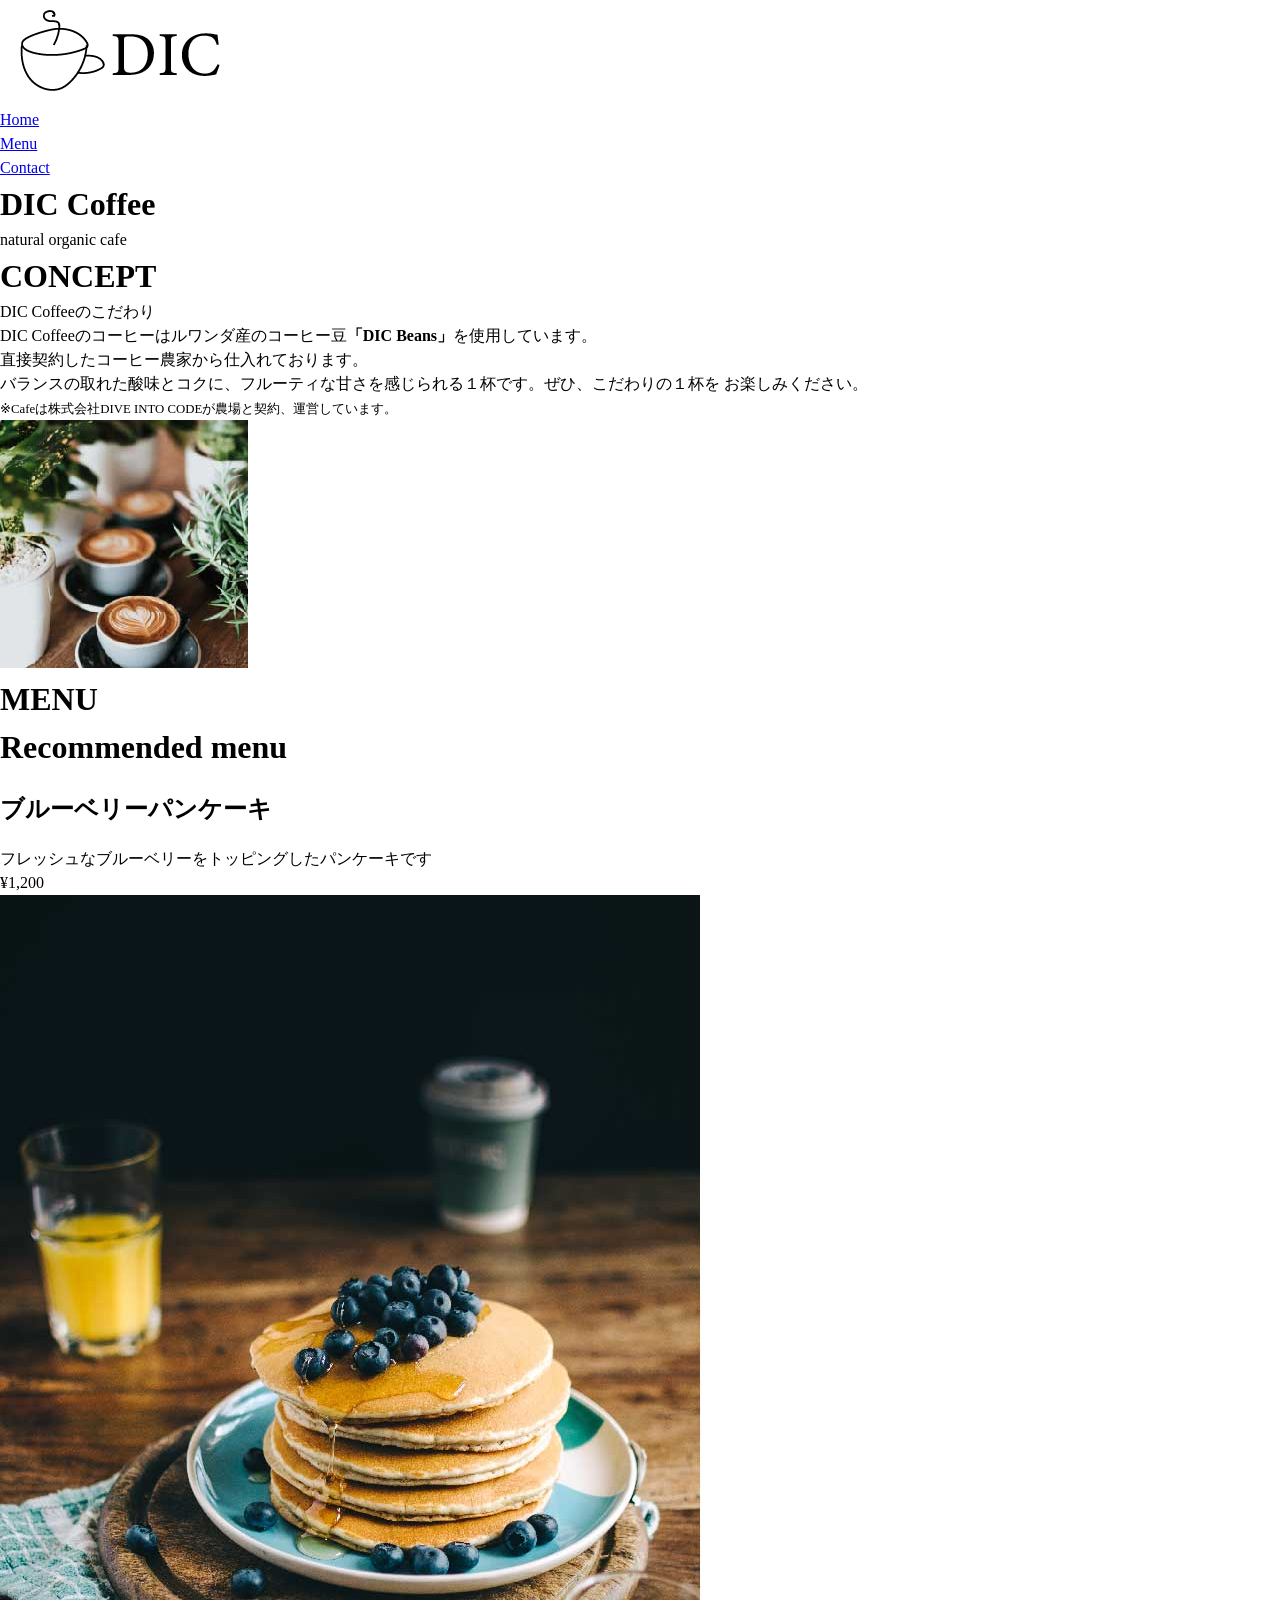
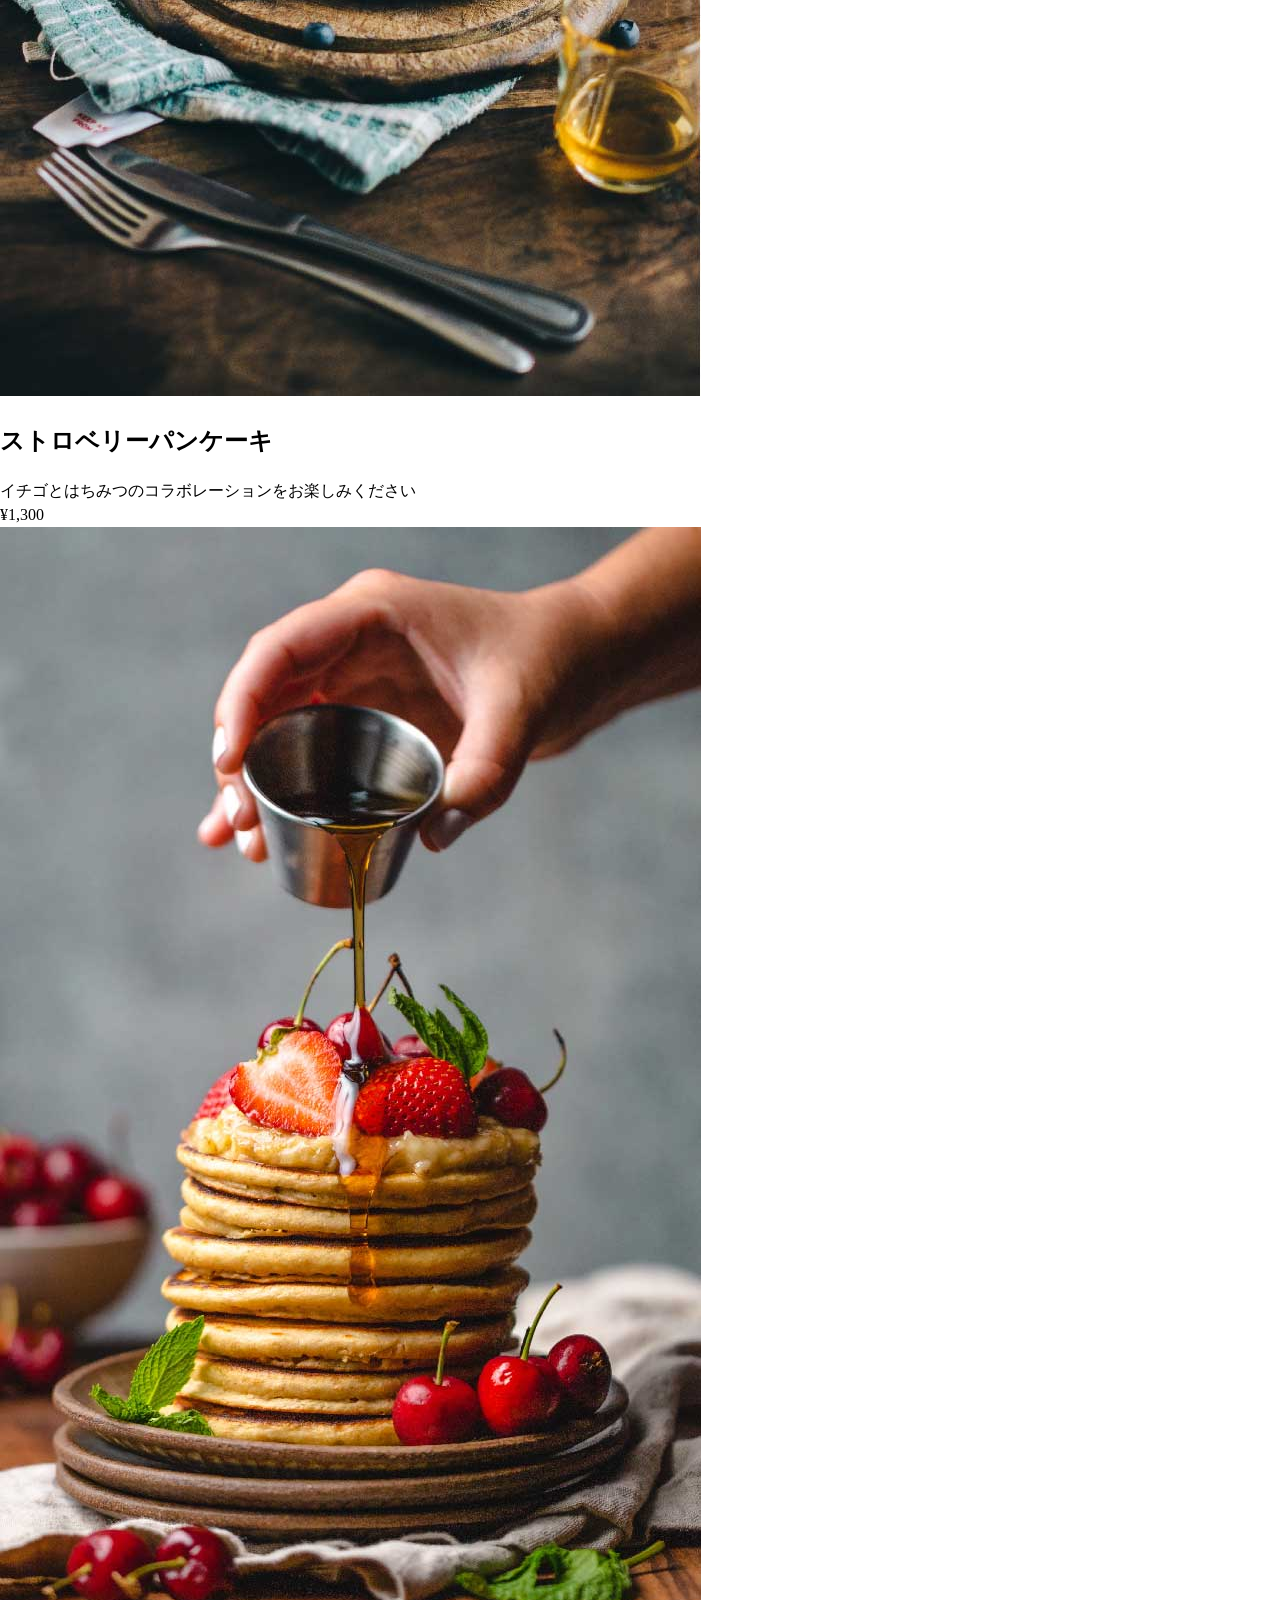
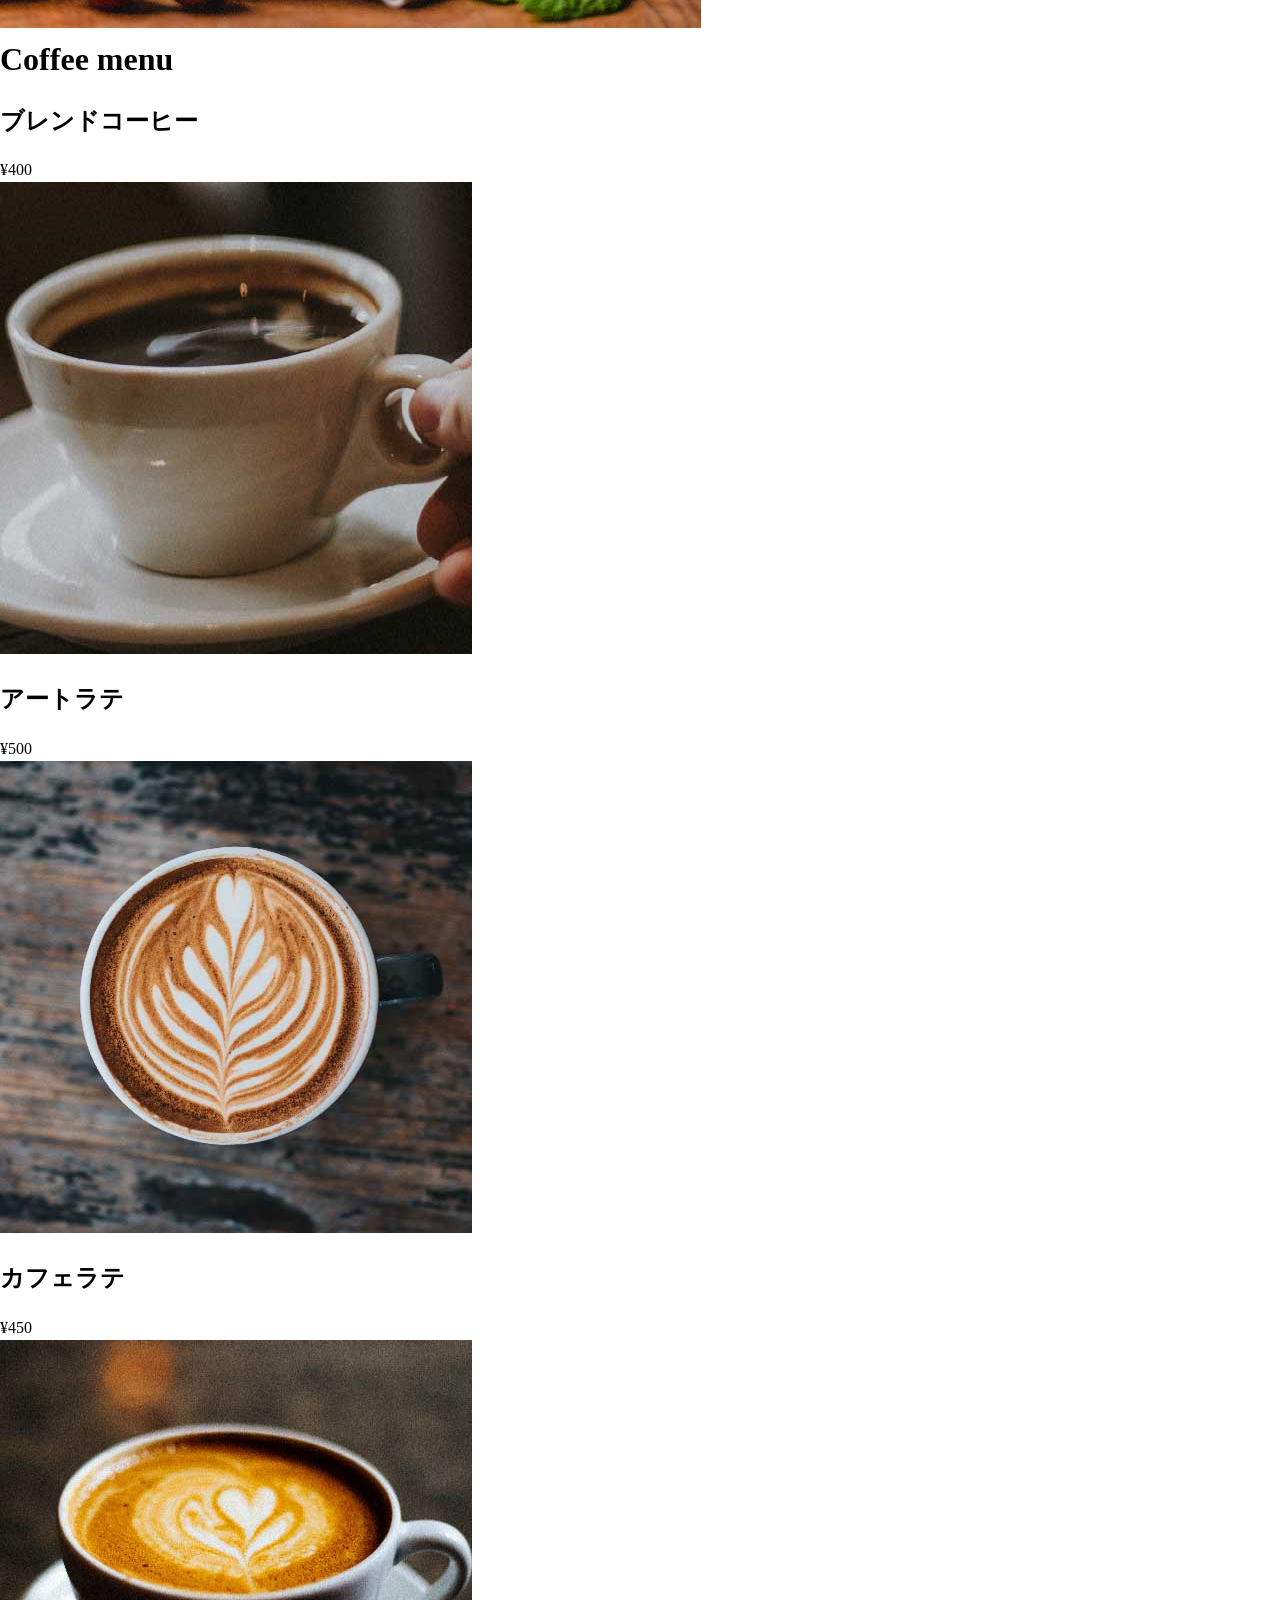
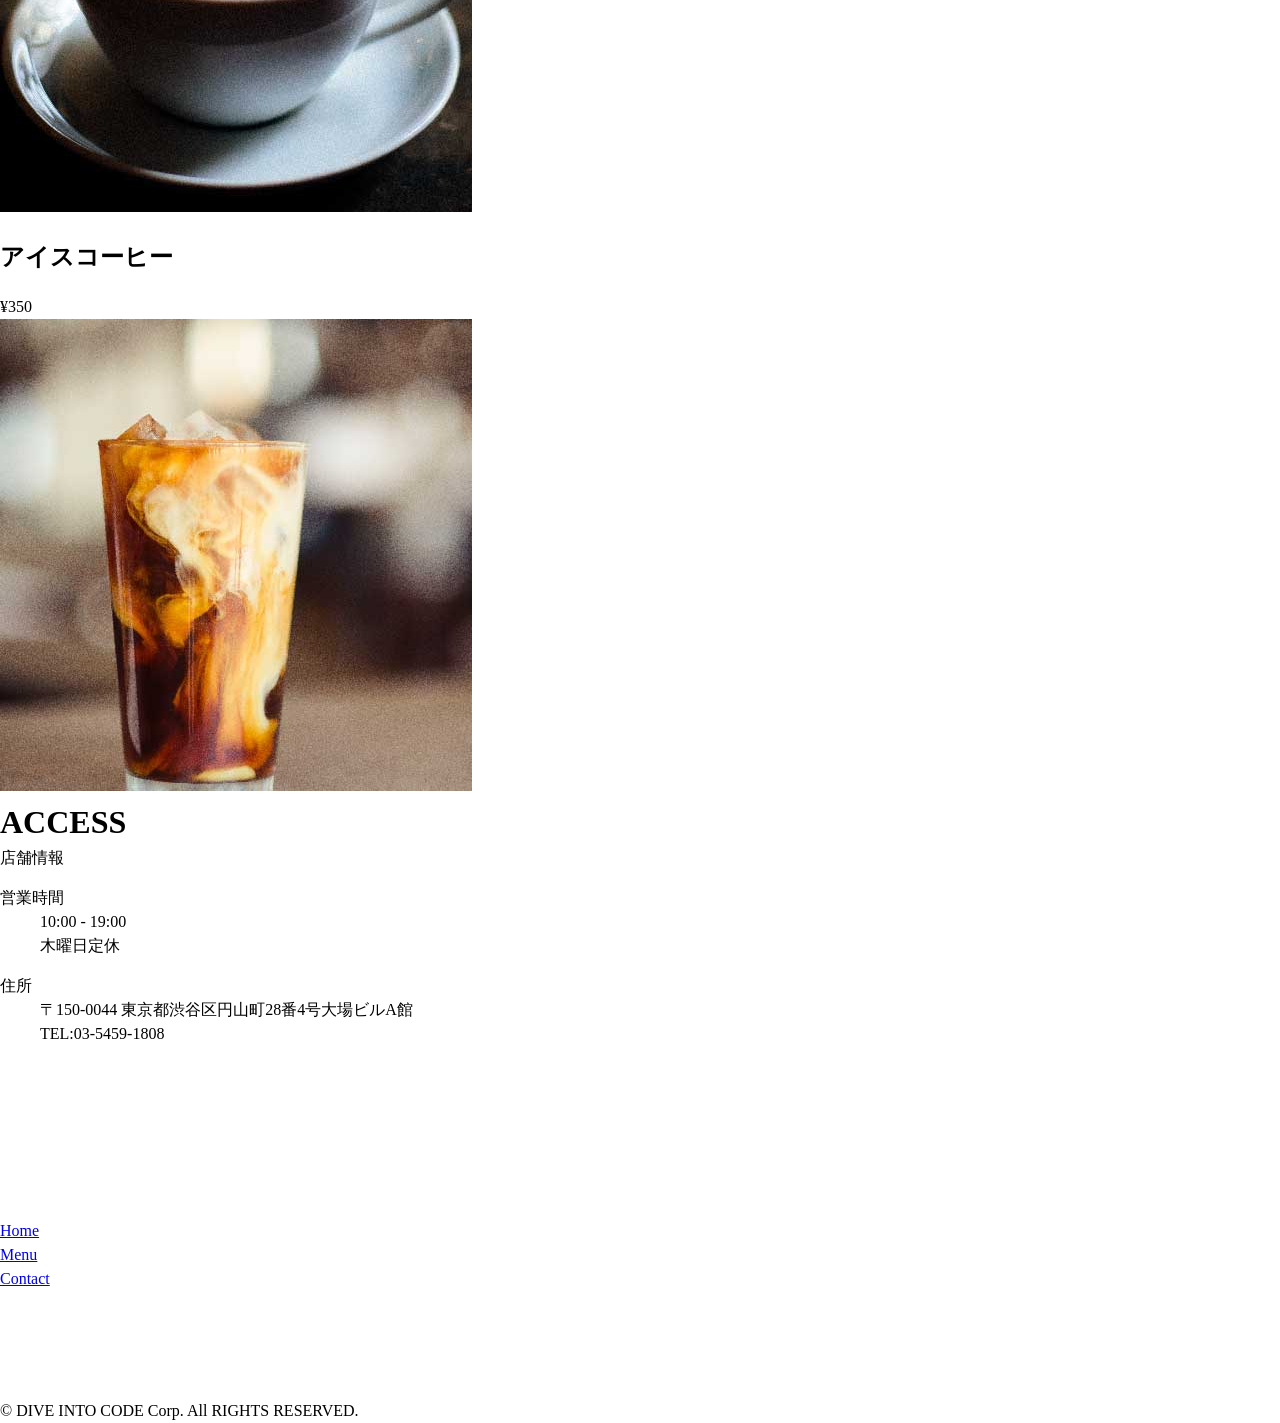
==== commit 6d38e187: "commit nuevo" ====
--- a/index.html
+++ b/index.html
@@ -1,154 +1,154 @@
-<!DOCTYPE html>
-<html>
-  <head>
-    <title>DIC cafe</title>
-    <link href="css/normalize.css" rel="stylesheet">
-    <link href="css/main.css" rel="stylesheet">
-    <link href="https://fonts.googleapis.com/css2?family=Noto+Serif+JP:wght@400;700&display=swap" rel="stylesheet">
-  </head>
-  <body>
-    <header>
-      <nav class="header_nav">
-        <a href="index.html" class="logo"><img src="images/sample_logo_k.png"></a>
-        <ul class="global_nav">
-          <a href="index.html" class="global_nav_item">
-            <li>Home</li>
-          </a>
-          <a href="menu.html" class="global_nav_item">
-            <li>Menu</li>
-          </a>
-          <a href="contact.html" class="global_nav_item">
-            <li>Contacto</li>
-          </a>
-        </ul>
-      </nav>
-      <div class="key section_inner">
-        <h1>DIC Coffee</h1>
-        <p>café organico natural</p>
-      </div>
-    </header>
-    <section>
-      <article class="section_inner">
-        <div class="section_title">
-          <h1>CONCEPTO</h1>
-          <p>El compromiso de DIC Café</p>
-        </div>
-        <div class="concept_inner">
-          <p class="concept_content">
-            El café de DIC Coffee proviene de granos de café de Ruanda.<strong>「DIC Beans」</strong><br>
-            Compramos directamente a los productores de café con los que tenemos contrato.<br>
-            Esta taza tiene una acidez y riqueza bien equilibradas, con un dulzor afrutado. <br>
-            Por favor disfruta de tu taza favorita.<br>
-            <small>※El Café es operado por DIVE INTO CODE Co., Ltd. bajo contrato con la granja.</small>
-          </p>
-          <img src="images/sample_concept.jpg" class="concept_image">
-        </div>
-      </article>
-      <article class="section_inner menu_section">
-        <div class="section_title">
-          <h1>MENU</h1>
-        </div>
-        <section>
-          <div class="center">
-            <h1 class="menu_title">Menú recomendado</h1>
-          </div>
-          <!-- menu_listクラスに共通化しマルチクラス化 -->
-          <ul class="menu_list menu_list_recommended">
-            <li class="menu_item_cafe">
-              <div class="menu_item_content_cafe">
-                <h2 class="menu_item_title">panqueques de arándano</h2>
-                <p>Panqueques cubiertos con arándanos frescos</p>
-                <p class="menu_item_price">¥1,200</p>
-              </div>
-              <img src="images/sample_pancake1.jpg" class="menu_item_image_cafe">
-            </li>
-            <li class="menu_item_cafe">
-              <div class="menu_item_content_cafe">
-                <h2 class="menu_item_title">panqueques de fresa</h2>
-                <p>Disfruta de la colaboración de fresas y miel.</p>
-                <p class="menu_item_price">¥1,300</p>
-              </div>
-              <img src="images/sample_pancake2.jpg" class="menu_item_image_cafe">
-            </li>
-          </ul>
-        </section>
-        <section>
-          <div class="center">
-            <h1 class="menu_title">Menú de café</h1>
-          </div>
-          <ul class="menu_list coffee_menu">
-            <li class="caffee_menu_list_item">
-              <div class="caffee_menu_content">
-                <h2 class="menu_item_title">café mezclado</h2>
-                <p class="caffee_menu_price">¥400</p>
-              </div>
-              <img src="images/sample_cafe1.jpg" class="caffee_menu_image">
-            </li>
-            <li class="caffee_menu_list_item">
-              <div class="caffee_menu_content">
-                <h2 class="menu_item_title">café con leche de arte</h2>
-                <p class="caffee_menu_price">¥500</p>
-              </div>
-              <img src="images/sample_cafe2.jpg" class="caffee_menu_image">
-            </li>
-            <li class="caffee_menu_list_item">
-              <div class="caffee_menu_content">
-                <h2 class="menu_item_title">café latte</h2>
-                <p class="caffee_menu_price">¥450</p>
-              </div>
-              <img src="images/sample_cafe3.jpg" class="caffee_menu_image">
-            </li>
-            <li class="caffee_menu_list_item">
-              <div class="caffee_menu_content">
-                <h2 class="menu_item_title">café helado</h2>
-                <p class="caffee_menu_price">¥350</p>
-              </div>
-              <img src="images/sample_cafe4.jpg" class="caffee_menu_image">
-            </li>
-          </ul>
-        </section>
-      </article>
-      <article class="section_inner">
-        <div class="section_title">
-          <h1>ACCESO</h1>
-          <p>almacenar información</p>
-        </div>
-        <dl class="info">
-          <dt class="info_title">horas de trabajo</dt>
-          <dd>10:00 - 19:00<br>Cerrado los jueves</dd>
-        </dl>
-        <dl class="info">
-          <dt class="info_title">DIRECCIÓN</dt>
-          <dd>
-            28-4 Maruyama-cho, Shibuya-ku, Tokio 150-0044 Edificio Oba Un edificio<br>
-            TEL:03-5459-1808
-          </dd>
-        </dl>
-        <div class="frame_area">
-          <iframe src="https://www.google.com/maps/embed?pb=!1m18!1m12!1m3!1d5723.1768465004225!2d139.69187157100714!3d35.65611896498496!2m3!1f0!2f0!3f0!3m2!1i1024!2i768!4f13.1!3m3!1m2!1s0x60188b55bb763035%3A0xce78de49371df292!2z44CSMTUwLTAwNDQg5p2x5Lqs6YO95riL6LC35Yy65YaG5bGx55S677yS77yY4oiS77yU!5e0!3m2!1sja!2sjp!4v1467122697560" id="map" class="frame_child" frameborder="0" style="border:0" allowfullscreen="allowfullscreen"></iframe>
-        </div>
-      </article>
-    </section> 
-    <footer class="footer">
-      <nav>
-        <ul class="footer_nav">
-          <a href="index.html" class="footer_nav_item">
-            <li>Home</li>
-          </a>
-          <a href="menu.html" class="footer_nav_item">
-            <li>Menu</li>
-          </a>
-          <a href="contact.html" class="footer_nav_item">
-            <li>Contact</li>
-          </a>
-          <a href="index.html" class="footer_nav_item">
-            <li>
-              <img src="images/sample_logo_w.png" class="footer_logo">
-            </li>
-          </a>
-        </ul>
-      </nav>
-      <p class="footer_right">© DIVE INTO CODE Corp. All RIGHTS RESERVED.</p>
-    </footer>
-  </body>
+<!DOCTYPE html>
+<html>
+  <head>
+    <title>DIC cafe</title>
+    <link href="css/normalize.css" rel="stylesheet">
+    <link href="css/main.css" rel="stylesheet">
+    <link href="https://fonts.googleapis.com/css2?family=Noto+Serif+JP:wght@400;700&display=swap" rel="stylesheet">
+  </head>
+  <body>
+    <header>
+      <nav class="header_nav">
+        <a href="index.html" class="logo"><img src="images/sample_logo_k.png"></a>
+        <ul class="global_nav">
+          <a href="index.html" class="global_nav_item">
+            <li>Home</li>
+          </a>
+          <a href="menu.html" class="global_nav_item">
+            <li>Menu</li>
+          </a>
+          <a href="contact.html" class="global_nav_item">
+            <li>Contact</li>
+          </a>
+        </ul>
+      </nav>
+      <div class="key section_inner">
+        <h1>DIC Coffee</h1>
+        <p>natural organic cafe</p>
+      </div>
+    </header>
+    <section>
+      <article class="section_inner">
+        <div class="section_title">
+          <h1>CONCEPT</h1>
+          <p>DIC Coffeeのこだわり</p>
+        </div>
+        <div class="concept_inner">
+          <p class="concept_content">
+            DIC Coffeeのコーヒーはルワンダ産のコーヒー豆<strong>「DIC Beans」</strong>を使用しています。<br>
+            直接契約したコーヒー農家から仕入れております。<br>
+            バランスの取れた酸味とコクに、フルーティな甘さを感じられる１杯です。ぜひ、こだわりの１杯を
+            お楽しみください。<br>
+            <small>※Cafeは株式会社DIVE INTO CODEが農場と契約、運営しています。</small>
+          </p>
+          <img src="images/sample_concept.jpg" class="concept_image">
+        </div>
+      </article>
+      <article class="section_inner menu_section">
+        <div class="section_title">
+          <h1>MENU</h1>
+        </div>
+        <section>
+          <div class="center">
+            <h1 class="menu_title">Recommended menu</h1>
+          </div>
+          <!-- menu_listクラスに共通化しマルチクラス化 -->
+          <ul class="menu_list menu_list_recommended">
+            <li class="menu_item">
+              <div class="menu_item_content">
+                <h2 class="menu_item_title">ブルーベリーパンケーキ</h2>
+                <p>フレッシュなブルーベリーをトッピングしたパンケーキです</p>
+                <p class="menu_item_price">¥1,200</p>
+              </div>
+              <img src="images/sample_pancake1.jpg" class="menu_item_image">
+            </li>
+            <li class="menu_item">
+              <div class="menu_item_content">
+                <h2 class="menu_item_title">ストロベリーパンケーキ</h2>
+                <p>イチゴとはちみつのコラボレーションをお楽しみください</p>
+                <p class="menu_item_price">¥1,300</p>
+              </div>
+              <img src="images/sample_pancake2.jpg" class="menu_item_image">
+            </li>
+          </ul>
+        </section>
+        <section>
+          <div class="center">
+            <h1 class="menu_title">Coffee menu</h1>
+          </div>
+          <ul class="menu_list coffee_menu">
+            <li class="caffee_menu_list_item">
+              <div class="caffee_menu_content">
+                <h2 class="menu_item_title">ブレンドコーヒー</h2>
+                <p class="caffee_menu_price">¥400</p>
+              </div>
+              <img src="images/sample_cafe1.jpg" class="caffee_menu_image">
+            </li>
+            <li class="caffee_menu_list_item">
+              <div class="caffee_menu_content">
+                <h2 class="menu_item_title">アートラテ</h2>
+                <p class="caffee_menu_price">¥500</p>
+              </div>
+              <img src="images/sample_cafe2.jpg" class="caffee_menu_image">
+            </li>
+            <li class="caffee_menu_list_item">
+              <div class="caffee_menu_content">
+                <h2 class="menu_item_title">カフェラテ</h2>
+                <p class="caffee_menu_price">¥450</p>
+              </div>
+              <img src="images/sample_cafe3.jpg" class="caffee_menu_image">
+            </li>
+            <li class="caffee_menu_list_item">
+              <div class="caffee_menu_content">
+                <h2 class="menu_item_title">アイスコーヒー</h2>
+                <p class="caffee_menu_price">¥350</p>
+              </div>
+              <img src="images/sample_cafe4.jpg" class="caffee_menu_image">
+            </li>
+          </ul>
+        </section>
+      </article>
+      <article class="section_inner">
+        <div class="section_title">
+          <h1>ACCESS</h1>
+          <p>店舗情報</p>
+        </div>
+        <dl class="info">
+          <dt class="info_title">営業時間</dt>
+          <dd>10:00 - 19:00<br>木曜日定休</dd>
+        </dl>
+        <dl class="info">
+          <dt class="info_title">住所</dt>
+          <dd>
+            〒150-0044 東京都渋谷区円山町28番4号大場ビルA館<br>
+            TEL:03-5459-1808
+          </dd>
+        </dl>
+        <div class="frame_area">
+          <iframe src="https://www.google.com/maps/embed?pb=!1m18!1m12!1m3!1d5723.1768465004225!2d139.69187157100714!3d35.65611896498496!2m3!1f0!2f0!3f0!3m2!1i1024!2i768!4f13.1!3m3!1m2!1s0x60188b55bb763035%3A0xce78de49371df292!2z44CSMTUwLTAwNDQg5p2x5Lqs6YO95riL6LC35Yy65YaG5bGx55S677yS77yY4oiS77yU!5e0!3m2!1sja!2sjp!4v1467122697560" id="map" class="frame_child" frameborder="0" style="border:0" allowfullscreen="allowfullscreen"></iframe>
+        </div>
+      </article>
+    </section> 
+    <footer class="footer">
+      <nav>
+        <ul class="footer_nav">
+          <a href="index.html" class="footer_nav_item">
+            <li>Home</li>
+          </a>
+          <a href="menu.html" class="footer_nav_item">
+            <li>Menu</li>
+          </a>
+          <a href="contact.html" class="footer_nav_item">
+            <li>Contact</li>
+          </a>
+          <a href="index.html" class="footer_nav_item">
+            <li>
+              <img src="images/sample_logo_w.png" class="footer_logo">
+            </li>
+          </a>
+        </ul>
+      </nav>
+      <p class="footer_right">© DIVE INTO CODE Corp. All RIGHTS RESERVED.</p>
+    </footer>
+  </body>
 </html>
--- a/css/main.css
+++ b/css/main.css
@@ -1,318 +1,277 @@
-@import 'bulma/css/bulma.css';
+@import  'bulma/css/bulma.css' ;
 html {
-  height: 100%;
-}
-body {
-  position: relative;
-  padding-bottom: 75px;
-  min-height: 100%;
-}
-.center {
-  text-align: center;
+  altura :  100 % ;
+}
+cuerpo {
+  posición : relativa;
+  fondo de relleno :  75 px ;
+  altura mínima :  100 % ;
+}
+. centro {
+  alineación de texto : centro;
+}
+/* encabezado */
+. encabezado_nav {
+  fondo :  gradiente lineal ( 90 grados ,  # fff  20 % ,  rgba ( 0 , 0 , 0 , .6 ) 60 % );
+  pantalla : flexible;
+  justificar contenido : espacio entre;
+  alinear elementos : estirar;
+  altura :  60 píxeles ;
+  posición : fija;
+  arriba :  0 ;
+  ancho :  100 % ;
+}
+. logotipo {
+  ancho :  120 píxeles ;
+  pantalla : flexible;
+  alinear elementos : centro;
+}
+. imagen del logotipo  {
+  ancho :  100 % ;
+}
+. navegación_global {
+  pantalla : flexible;
+  justificar-contenido : extremo flexible;
+  alinear elementos : estirar;
+}
+. global_nav_item {
+  relleno :  0  20 px ;
+  pantalla : flexible;
+  dirección flexible : columna;
+  justificar contenido : centro;
+  color :  #fff ; _
+  decoración de texto : ninguna;
+}
+. global_nav_item : flotar {
+  fondo :  #fff ; _
+  color :  # 42210b ;
+}
+/* pie de página */
+. pie de página {
+  ancho :  100 % ;
+  fondo :  # 251e19 ;
+  posición : absoluta;
+  abajo :  -75 px ;
+  fondo de relleno :  10 px ;
+  altura :  75 píxeles ;
+}
+. pie de página_nav {
+  pantalla : flexible;
+  justificar contenido : centro;
+  margen inferior :  10 px ;
+}
+. footer_nav_item {
+  relleno :  0  10 px ;
+  pantalla : flexible;
+  dirección flexible : columna;
+  justificar contenido : centro;
+  color blanco ;
+  decoración de texto : ninguna;
+  tamaño de fuente :  15 px ;
+}
+. logotipo_pie de página {
+  ancho :  80 píxeles ;
+}
+. pie de página_derecho {
+  color blanco ;
+  alineación de texto : centro;
+  tamaño de fuente :  10 px ;
+}
+/* キービジュアル */
+. llave {
+  altura :  500 píxeles ;
+  fondo : URL central / portada que no se repite ( "../images/sample_key.jpg" );
+  pantalla : flexible;
+  dirección flexible : columna;
+  justificar contenido : centro;
+  familia de fuentes :  'Noto Serif JP' , serif;
+}
+. clave  h1 {
+  tamaño de fuente :  2,5 rem ;
+}
+/* コンセプトセクション */
+. concepto_interior {
+  pantalla : flexible;
+  justificar contenido : espacio entre;
+}
+. contenido_concepto {
+  ancho :  60 % ;
+}
+. imagen_concepto {
+  ancho :  35 % ;
+}
+/* セクション共通 */
+. sección_interior {
+  relleno :  50 px  10 %  30 px ;
+}
+. sección de título {
+  familia de fuentes :  'Noto Serif JP' , serif;
+  alineación de texto : centro;
+  margen inferior :  50 px ;
+}
+/* 舗情報セクション */
+. información {
+  pantalla : flexible;
+}
+. título_información {
+  ancho :  80 píxeles ;
+}
+. área_marco {
+  posición : relativa;
+  ancho :  100 % ;
+  parte superior acolchada :  56,25 % ;
+}
+. marco_niño {
+  posición : absoluta;
+  arriba :  0 ;
+  derecha :  0 ;
+  ancho :  100 % ;
+  altura :  100 % ;
+}
+/* メニューセクション */
+. sección_menú {
+  fondo :  URL ( "../images/sample_menu_bg.jpg" ) parte inferior sin repetición;
+  adjunto de fondo : fijo;
+}
+. título_menú {
+  pantalla : bloque en línea;
+  familia de fuentes :  'Noto Serif JP' , serif;
+  alineación de texto : centro;
+  tamaño de fuente :  1,5 rem ;
+  color :  # 42210b ;
+  borde inferior : sólido # 42210b  1 px ;
+  margen inferior :  20 px ;
+}
+. menú_café {
+  fondo :  #fff ; _
+  relleno :  20 píxeles ;
+}
+. cafe_menu_list_item {
+  ancho :  49 % ;
+  pantalla : flexible;
+  dirección flexible : fila inversa;
+  alinear elementos : centro;
+  relleno :  10 píxeles ;
+}
+. cafe_menu_image {
+  ancho :  20 % ;
+  radio de frontera :  50 % ;
+}
+. cafe_menu_content {
+  ancho :  80 % ;
+  relleno :  10 píxeles ;
+}
+/* メニューページ */
+. tecla de menu {
+  altura :  100 píxeles ;
+  fondo :  URL ( "../images/sample_key.jpg" ) centro sin repetición;
+  tamaño de fondo : portada;
+}
+. envoltorio {
+  pantalla : flexible;
+}
+. principal {
+  relleno :  0  0  0  50 px ;
+  ancho :  calc ( 100 %  -  200 px );
+}
+/* メニューページ - サイドメニュー */
+. menú lateral {
+  ancho :  200 píxeles ;
+}
+. título_menú lateral {
+  familia de fuentes :  'Noto Serif JP' , serif;
+  tamaño de fuente :  25 px ;
+  relleno-izquierda :  10 px ;
+}
+. side_menu_item {
+  relleno :  20 px  10 px ;
+  borde inferior : sólido # 42210b  1 px ;
+  bloqueo de pantalla ;
+  decoración de texto : ninguna;
+}
+. side_menu_item : desplazarse {
+  fondo :  rgba ( 83 , 71 , 65 , .3 );
+}
+. anuncio_lateral {
+  color :  #fff ; _
+  fondo :  rgba ( 83 , 71 , 65 , .7 );
+  relleno :  20 píxeles ;
+  margen :  30 px  0 ;
+}
+/* メニューページ - メイン */
+. imagen_menú {
+  ancho :  100 % ;
+  altura :  500 píxeles ;
+  ajuste de objeto : cubierta;
+}
+. nombre_menú {
+  familia de fuentes :  'Noto Serif JP' , serif;
+}
+. precio_menú {
+  familia de fuentes :  'Noto Serif JP' , serif;
+  tamaño de fuente :  20 px ;
+  margen inferior :  30 px ;
+}
+. menú_panqueques {
+  fondo :  rgba ( 83 , 71 , 65 , .5 );
+  relleno :  20 píxeles ;
+  margen superior :  50 px ;
+}
+/*op*/
+. menú_panqueques . opción del menú {
+  ancho :  100 % ;
 }
 
-/* header */
-.header_nav {
-  background: linear-gradient(90deg, #fff 20%, rgba(0,0,0,.6) 60%);
-  display: flex;
-  justify-content: space-between;
-  align-items: stretch;
-  height: 60px;
-  position: fixed;
-  top: 0;
-  width: 100%;
-}
-.logo {
-  width: 120px;
-  display: flex;
-  align-items: center;
-}
-.logo img{
-  width: 100%;
-}
-.global_nav {
-  display: flex;
-  justify-content: flex-end;
-  align-items: stretch;
-}
-.global_nav_item {
-  padding: 0 20px;
-  display: flex;
-  flex-direction: column;
-  justify-content: center;
-  color: #fff;
-  text-decoration: none;
-}
-.global_nav_item:hover {
-  background: #fff;
-  color: #42210b;
-}
 
-/* footer */
-.footer {
-  width: 100%;
-  background: #251e19;
-  position: absolute;
-  bottom: -75px;
-  padding-bottom: 10px;
-  height: 75px;
-}
-.footer_nav {
-  display: flex;
-  justify-content: center;
-  margin-bottom: 10px;
-}
-.footer_nav_item {
-  padding: 0 10px;
-  display: flex;
-  flex-direction: column;
-  justify-content: center;
-  color: white;
-  text-decoration: none;
-  font-size: 15px;
-}
-.footer_logo {
-  width: 80px;
-}
-.footer_right {
-  color: white;
-  text-align: center;
-  font-size: 10px;
-}
-
-/* キービジュアル */
-.key {
-  height: 500px;
-  background: center / cover no-repeat url("../images/sample_key.jpg");
-  display: flex;
-  flex-direction: column;
-  justify-content: center;
-  font-family: 'Noto Serif JP', serif;
-}
-.key h1{
-  font-size: 2.5rem;
-}
-
-/* コンセプトセクション */
-.concept_inner {
-  display: flex;
-  justify-content: space-between;
-}
-.concept_content {
-  width: 60%;
-}
-.concept_image {
-  width: 35%;
-}
-
-/* セクション共通 */
-.section_inner {
-  padding: 50px 10% 30px;
-}
-.section_title {
-  font-family: 'Noto Serif JP', serif;
-  text-align: center;
-  margin-bottom: 50px;
-}
-
-/* 店舗情報セクション */
-.info {
-  display: flex;
-}
-.info_title {
-  width: 80px;
-}
-.frame_area {
-  position: relative;
-  width: 100%;
-  padding-top: 56.25%;
-}
-.frame_child{
-  position: absolute;
-  top: 0;
-  right: 0;
-  width: 100%;
-  height: 100%;
-}
-
-/* メニューセクション */
-.menu_section {
-  background: url("../images/sample_menu_bg.jpg") no-repeat bottom;
-  background-attachment: fixed;
-}
-.menu_title {
-  display: inline-block;
-  font-family: 'Noto Serif JP', serif;
-  text-align: center;
-  font-size: 1.5rem;
-  color: #42210b;
-  border-bottom: solid #42210b 1px;
-  margin-bottom: 20px;
-}
-
-.coffee_menu {
-  background: #fff;
-  padding: 20px;
-}
-.caffee_menu_list_item {
-  width: 49%;
-  display: flex;
-  flex-direction: row-reverse;
-  align-items: center;
-  padding: 10px;
-}
-.caffee_menu_image {
-  width: 20%;
-  border-radius: 50%;
-}
-.caffee_menu_content {
-  width: 80%;
-  padding: 10px;
-}
-
-/* メニューページ */
-.menu_key {
-  height: 100px;
-  background: url("../images/sample_key.jpg") no-repeat center;
-  background-size: cover;
-}
-.wrapper {
-  display: flex;
-}
-.main {
-  padding: 0 0 0 50px;
-  width: calc(100% - 200px);
-}
-
-/* メニューページ - サイドメニュー */
-.side_menu {
-  width: 200px;
-}
-.side_menu_title {
-  font-family: 'Noto Serif JP', serif;
-  font-size: 25px;
-  padding-left: 10px;
-}
-.side_menu_item {
-  padding: 20px 10px;
-  border-bottom: solid #42210b 1px;
-  display: block;
-  text-decoration: none;
-}
-.side_menu_item:hover {
-  background: rgba(83,71,65,.3);
-}
-.side_ad {
-  color: #fff;
-  background: rgba(83,71,65,.7);
-  padding: 20px;
-  margin: 30px 0;
-}
-
-/* メニューページ - メイン */
-.menu_image {
-  width: 100%;
-  height: 500px;
-  object-fit: cover;
-}
-.menu_name {
-  font-family: 'Noto Serif JP', serif;
-}
-.menu_price {
-  font-family: 'Noto Serif JP', serif;
-  font-size: 20px;
-  margin-bottom: 30px;
-}
-
-.pancake_menu {
-  background: rgba(83,71,65,.5);
-  padding: 20px;
-  margin-top: 50px;
-}
-/*se modifico en menu list "display: flex;"
 /* メニューアイテムコンポーネント */
-.menu_list{
-  display: flex;
-  justify-content: space-between;
-  flex-wrap: wrap;
-
-}
-
-.menu_list_recommended {
-  /* トップページの
-.menu_list {
-  
-  justify-content: space-between;
-  flex-wrap: wrap;
-}
-
-.menu_list_recommended {
+. lista_menú {
+  pantalla : flexible;
+  justificar contenido : espacio entre;
+  envoltura flexible : envoltura;
+}
+. menu_list_recomendado {
   /* トップページのメニューリストには別途paddingの設定（マルチクラス） */
-  padding-bottom: 50px;
-}
-.menu_item_cafe{
-  width: 49%;
-  display: flex;
-  flex-direction: row-reverse;
-  box-shadow: 2px 2px 5px rgba(0,0,0,0.4);
-  margin-bottom: 20px;
-}
-.menu_item_content_cafe{
-  width: 45%;
-  padding: 50px;
-  display: flex;
-  flex-direction: column;
-  justify-content: space-between;
-  background: #fff;
-}
-.menu_item_image_cafe{
-  width: 55%;
-  object-fit: cover;
-  height: 300px;
-}
-.menu_item {
-  width: 100%;
-  display: flex;
-  flex-direction: row-reverse;
-  box-shadow: 2px 2px 5px rgba(0,0,0,0.4);
-  margin-bottom: 20px;
-}
-.menu_item_content {
-  width: 45%;
-  padding: 20px;
-  display:flex;
-  flex-direction: column;
-  justify-content: space-between;
-  background: #fff;
-}
-
-.menu_item_image {
-  width: 55%;
-  object-fit: cover;
-  height: 300px;
-}
-.menu_item_price {  
-  color: #42210b;
-  font-size: 18px;
-  text-align: right;
-}
-
-.menu_item_title {
-  font-size: 18px;
-  font-family: 'Noto Serif JP', serif;
-}
-
+  fondo de relleno :  50 px ;
+}
+. opción del menú {
+  ancho :  49 % ;
+  pantalla : flexible;
+  dirección flexible : fila inversa;
+  sombra de cuadro :  2 px  2 px  5 px  rgba ( 0 , 0 , 0 , 0,4 );
+  margen inferior :  20 px ;
+}
+. menu_item_content {
+  ancho :  45 % ;
+  relleno :  10 píxeles ;
+  pantalla : flexible;
+  dirección flexible : columna;
+  justificar contenido : espacio entre;
+  fondo :  #fff ; _
+}
+. menu_item_image {
+  ancho :  55 % ;
+  ajuste de objeto : cubierta;
+  altura :  300 píxeles ;
+}
+. menu_item_price {
+  color :  # 42210b ;
+  tamaño de fuente :  18 px ;
+  alineación de texto : derecha;
+}
+. menú_item_title {
+  tamaño de fuente :  18 px ;
+  familia de fuentes :  'Noto Serif JP' , serif;
+}
 /* ボタンコンポーネント */
-.btn {
-  padding: 10px 20px;
-  border: none;
-  border-radius: 5px;
-}
-.btn-detail {
-  background:#2e58a6;
-  color: #fff;
-}
-.btn-disabled {
-  background: rgba(0,0,0,0.3);
-}
-
+. pulsar {
+  relleno :  10 px  20 px ;
+  borde : ninguno;
+  radio del borde :  5 px ;
+}
+. btn-detalle {
+  fondo : # 2e58a6 ;
+  color :  #fff ; _
+}
+. btn-deshabilitado {
+  fondo :  rgba ( 0 , 0 , 0 , 0,3 );
+}
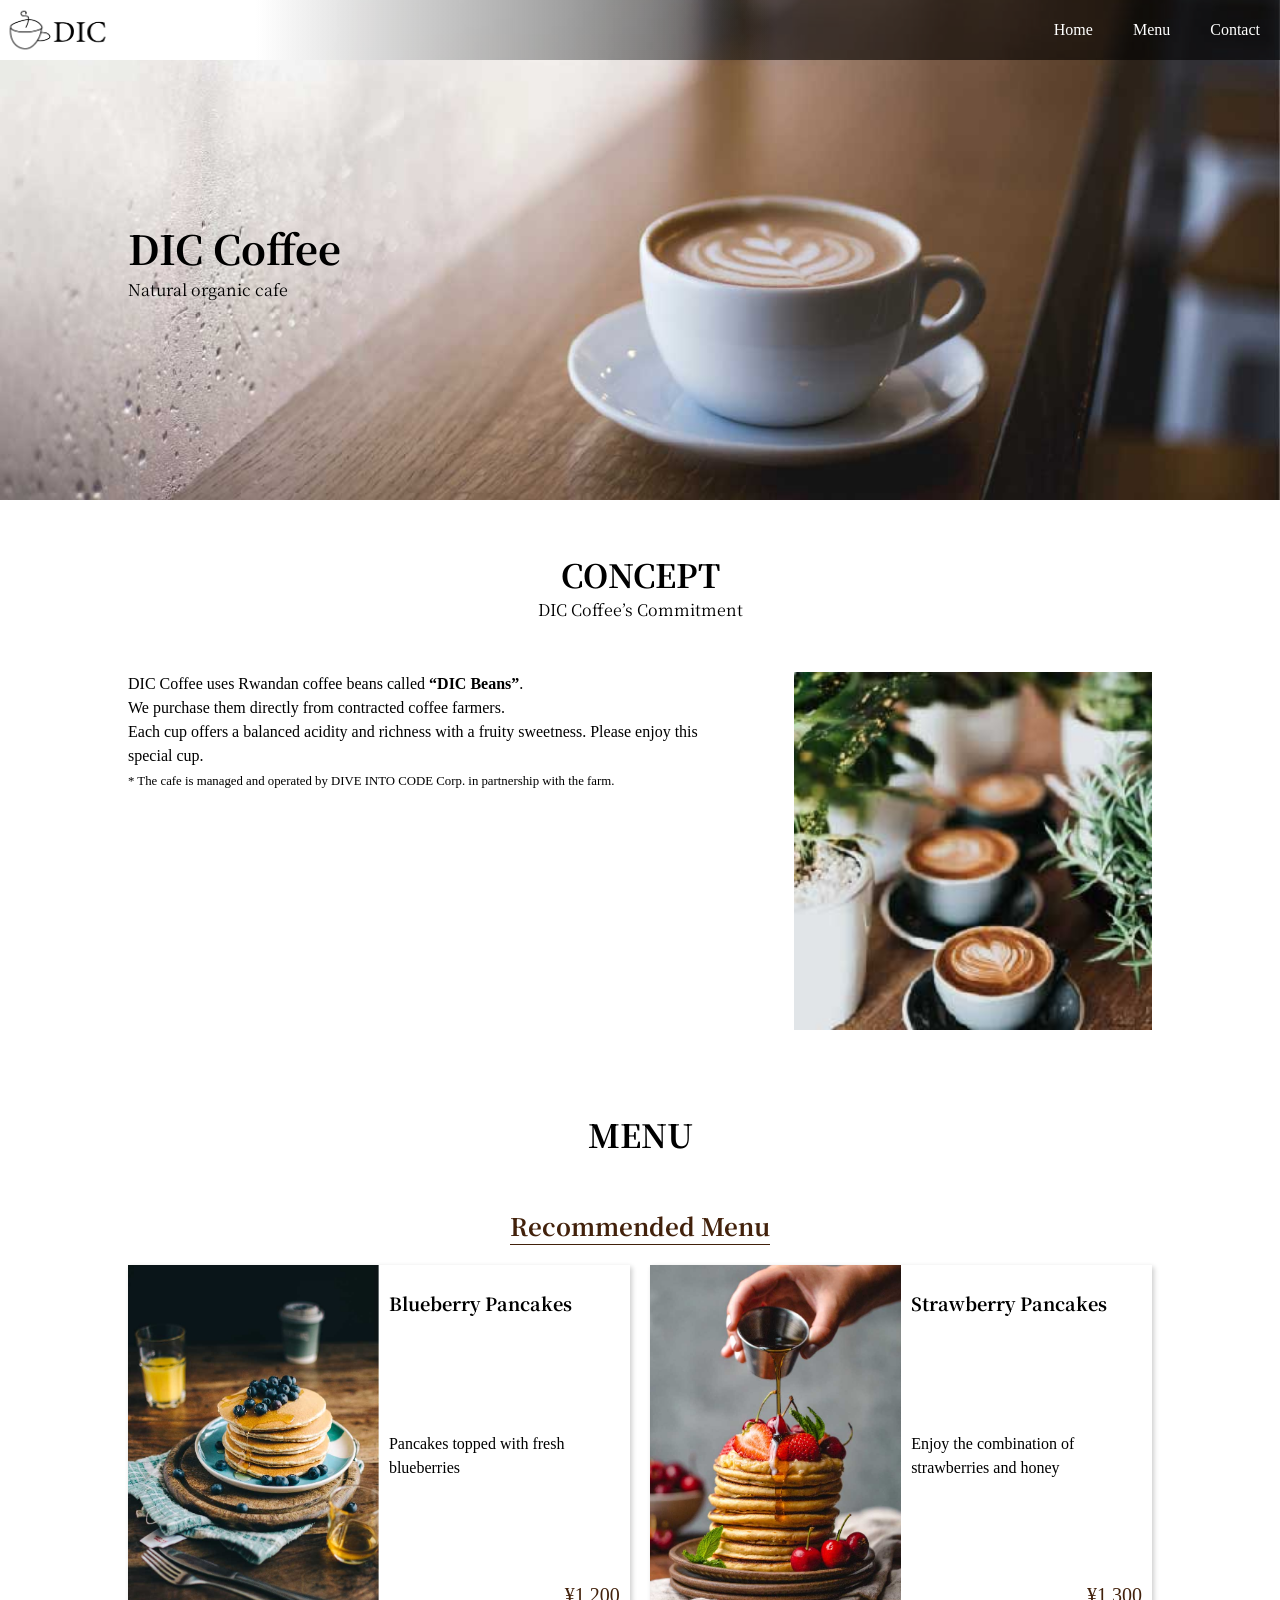
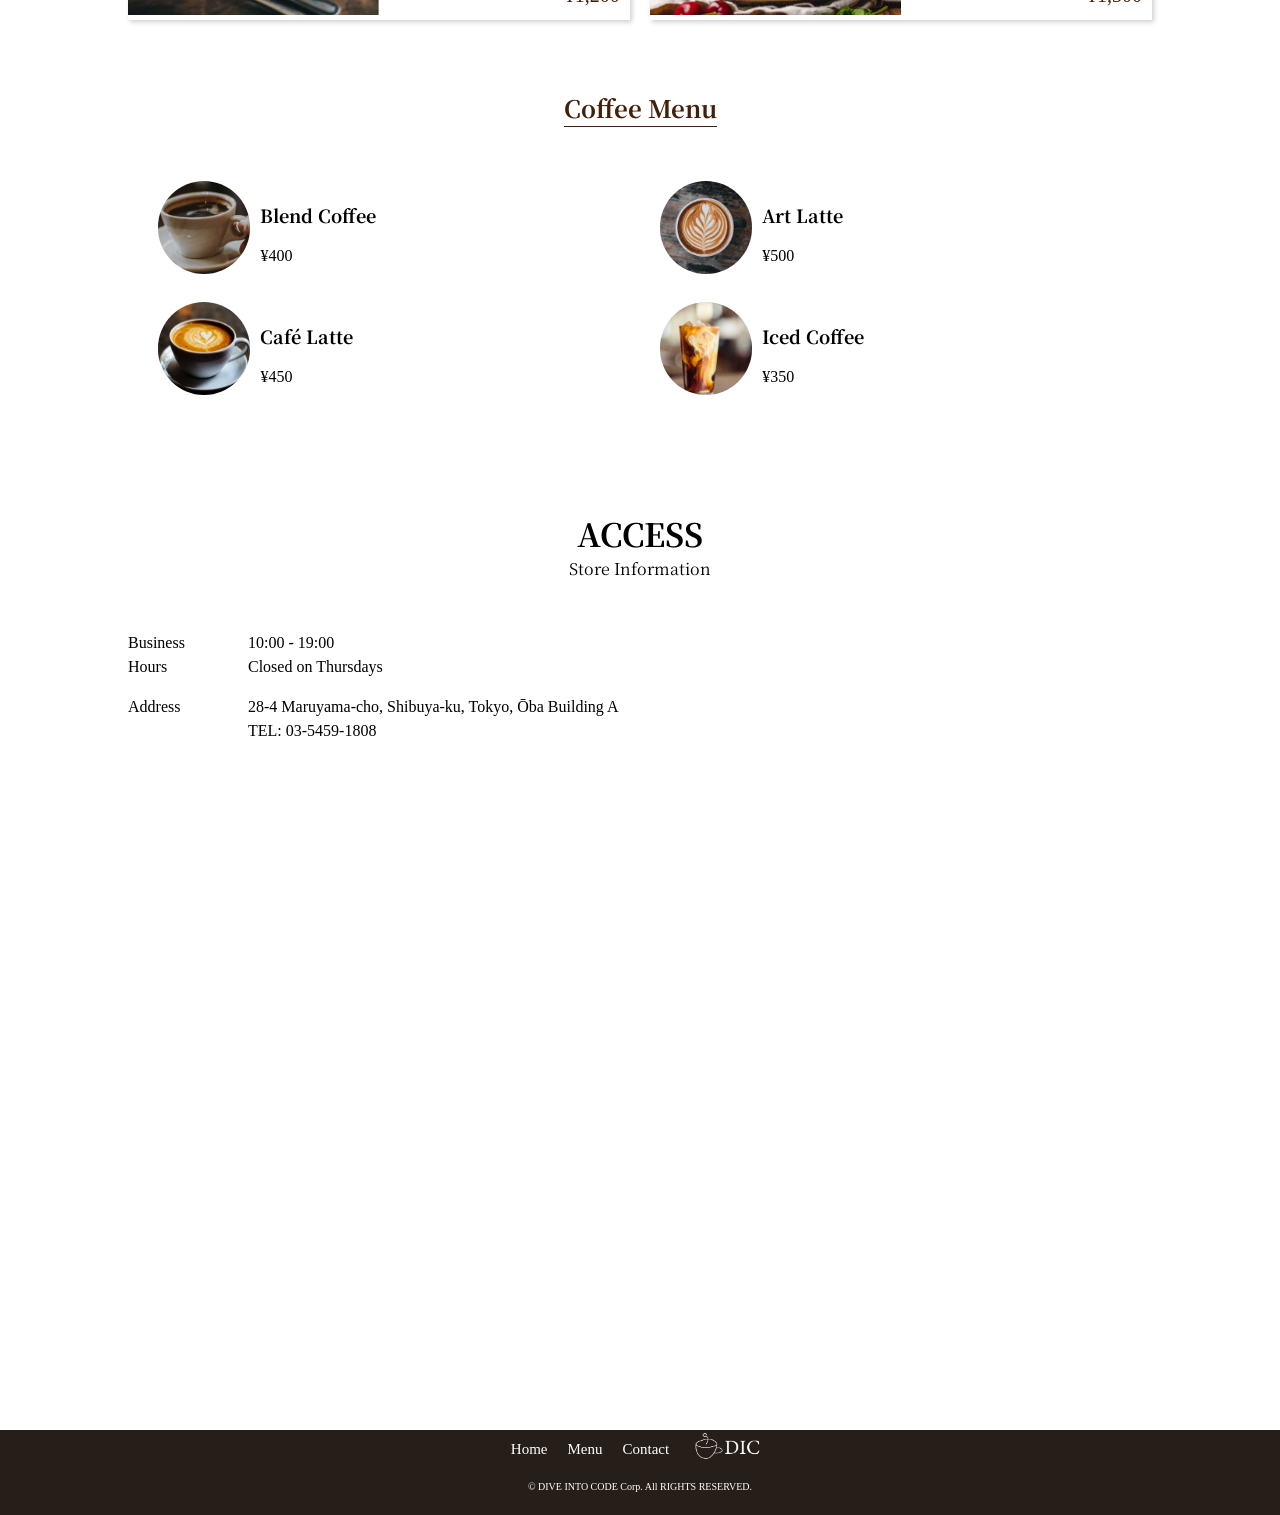
==== commit c629e49a: "Refactored CSS for pancake menu" ====
--- a/index.html
+++ b/index.html
@@ -1,154 +1,162 @@
-<!DOCTYPE html>
-<html>
-  <head>
-    <title>DIC cafe</title>
-    <link href="css/normalize.css" rel="stylesheet">
-    <link href="css/main.css" rel="stylesheet">
-    <link href="https://fonts.googleapis.com/css2?family=Noto+Serif+JP:wght@400;700&display=swap" rel="stylesheet">
-  </head>
-  <body>
-    <header>
-      <nav class="header_nav">
-        <a href="index.html" class="logo"><img src="images/sample_logo_k.png"></a>
-        <ul class="global_nav">
-          <a href="index.html" class="global_nav_item">
-            <li>Home</li>
-          </a>
-          <a href="menu.html" class="global_nav_item">
-            <li>Menu</li>
-          </a>
-          <a href="contact.html" class="global_nav_item">
-            <li>Contact</li>
-          </a>
-        </ul>
-      </nav>
-      <div class="key section_inner">
-        <h1>DIC Coffee</h1>
-        <p>natural organic cafe</p>
-      </div>
-    </header>
-    <section>
-      <article class="section_inner">
-        <div class="section_title">
-          <h1>CONCEPT</h1>
-          <p>DIC Coffeeのこだわり</p>
-        </div>
-        <div class="concept_inner">
-          <p class="concept_content">
-            DIC Coffeeのコーヒーはルワンダ産のコーヒー豆<strong>「DIC Beans」</strong>を使用しています。<br>
-            直接契約したコーヒー農家から仕入れております。<br>
-            バランスの取れた酸味とコクに、フルーティな甘さを感じられる１杯です。ぜひ、こだわりの１杯を
-            お楽しみください。<br>
-            <small>※Cafeは株式会社DIVE INTO CODEが農場と契約、運営しています。</small>
-          </p>
-          <img src="images/sample_concept.jpg" class="concept_image">
-        </div>
-      </article>
-      <article class="section_inner menu_section">
-        <div class="section_title">
-          <h1>MENU</h1>
-        </div>
-        <section>
-          <div class="center">
-            <h1 class="menu_title">Recommended menu</h1>
-          </div>
-          <!-- menu_listクラスに共通化しマルチクラス化 -->
-          <ul class="menu_list menu_list_recommended">
-            <li class="menu_item">
-              <div class="menu_item_content">
-                <h2 class="menu_item_title">ブルーベリーパンケーキ</h2>
-                <p>フレッシュなブルーベリーをトッピングしたパンケーキです</p>
-                <p class="menu_item_price">¥1,200</p>
-              </div>
-              <img src="images/sample_pancake1.jpg" class="menu_item_image">
-            </li>
-            <li class="menu_item">
-              <div class="menu_item_content">
-                <h2 class="menu_item_title">ストロベリーパンケーキ</h2>
-                <p>イチゴとはちみつのコラボレーションをお楽しみください</p>
-                <p class="menu_item_price">¥1,300</p>
-              </div>
-              <img src="images/sample_pancake2.jpg" class="menu_item_image">
-            </li>
-          </ul>
-        </section>
-        <section>
-          <div class="center">
-            <h1 class="menu_title">Coffee menu</h1>
-          </div>
-          <ul class="menu_list coffee_menu">
-            <li class="caffee_menu_list_item">
-              <div class="caffee_menu_content">
-                <h2 class="menu_item_title">ブレンドコーヒー</h2>
-                <p class="caffee_menu_price">¥400</p>
-              </div>
-              <img src="images/sample_cafe1.jpg" class="caffee_menu_image">
-            </li>
-            <li class="caffee_menu_list_item">
-              <div class="caffee_menu_content">
-                <h2 class="menu_item_title">アートラテ</h2>
-                <p class="caffee_menu_price">¥500</p>
-              </div>
-              <img src="images/sample_cafe2.jpg" class="caffee_menu_image">
-            </li>
-            <li class="caffee_menu_list_item">
-              <div class="caffee_menu_content">
-                <h2 class="menu_item_title">カフェラテ</h2>
-                <p class="caffee_menu_price">¥450</p>
-              </div>
-              <img src="images/sample_cafe3.jpg" class="caffee_menu_image">
-            </li>
-            <li class="caffee_menu_list_item">
-              <div class="caffee_menu_content">
-                <h2 class="menu_item_title">アイスコーヒー</h2>
-                <p class="caffee_menu_price">¥350</p>
-              </div>
-              <img src="images/sample_cafe4.jpg" class="caffee_menu_image">
-            </li>
-          </ul>
-        </section>
-      </article>
-      <article class="section_inner">
-        <div class="section_title">
-          <h1>ACCESS</h1>
-          <p>店舗情報</p>
-        </div>
-        <dl class="info">
-          <dt class="info_title">営業時間</dt>
-          <dd>10:00 - 19:00<br>木曜日定休</dd>
-        </dl>
-        <dl class="info">
-          <dt class="info_title">住所</dt>
-          <dd>
-            〒150-0044 東京都渋谷区円山町28番4号大場ビルA館<br>
-            TEL:03-5459-1808
-          </dd>
-        </dl>
-        <div class="frame_area">
-          <iframe src="https://www.google.com/maps/embed?pb=!1m18!1m12!1m3!1d5723.1768465004225!2d139.69187157100714!3d35.65611896498496!2m3!1f0!2f0!3f0!3m2!1i1024!2i768!4f13.1!3m3!1m2!1s0x60188b55bb763035%3A0xce78de49371df292!2z44CSMTUwLTAwNDQg5p2x5Lqs6YO95riL6LC35Yy65YaG5bGx55S677yS77yY4oiS77yU!5e0!3m2!1sja!2sjp!4v1467122697560" id="map" class="frame_child" frameborder="0" style="border:0" allowfullscreen="allowfullscreen"></iframe>
-        </div>
-      </article>
-    </section> 
-    <footer class="footer">
-      <nav>
-        <ul class="footer_nav">
-          <a href="index.html" class="footer_nav_item">
-            <li>Home</li>
-          </a>
-          <a href="menu.html" class="footer_nav_item">
-            <li>Menu</li>
-          </a>
-          <a href="contact.html" class="footer_nav_item">
-            <li>Contact</li>
-          </a>
-          <a href="index.html" class="footer_nav_item">
-            <li>
-              <img src="images/sample_logo_w.png" class="footer_logo">
-            </li>
-          </a>
-        </ul>
-      </nav>
-      <p class="footer_right">© DIVE INTO CODE Corp. All RIGHTS RESERVED.</p>
-    </footer>
-  </body>
-</html>+<!DOCTYPE html>
+<html lang="en">
+  <head>
+    <title>DIC Cafe</title>
+    <link href="css/normalize.css" rel="stylesheet">
+    <link href="css/main.css" rel="stylesheet">
+    <link href="https://fonts.googleapis.com/css2?family=Noto+Serif+JP:wght@400;700&display=swap" rel="stylesheet">
+  </head>
+  <body>
+    <header>
+      <nav class="header_nav">
+        <a href="index.html" class="logo"><img src="images/sample_logo_k.png"></a>
+        <ul class="global_nav">
+          <a href="index.html" class="global_nav_item">
+            <li>Home</li>
+          </a>
+          <a href="menu.html" class="global_nav_item">
+            <li>Menu</li>
+          </a>
+          <a href="#" class="global_nav_item">
+            <li>Contact</li>
+          </a>
+        </ul>
+      </nav>
+      <div class="key section_inner">
+        <h1>DIC Coffee</h1>
+        <p>Natural organic cafe</p>
+      </div>
+    </header>
+
+    <section>
+      <article class="section_inner">
+        <div class="section_title">
+          <h1>CONCEPT</h1>
+          <p>DIC Coffee’s Commitment</p>
+        </div>
+        <div class="concept_inner">
+          <p class="concept_content">
+            DIC Coffee uses Rwandan coffee beans called <strong>“DIC Beans”</strong>.<br>
+            We purchase them directly from contracted coffee farmers.<br>
+            Each cup offers a balanced acidity and richness with a fruity sweetness. Please enjoy this special cup.<br>
+            <small>* The cafe is managed and operated by DIVE INTO CODE Corp. in partnership with the farm.</small>
+          </p>
+          <img src="images/sample_concept.jpg" class="concept_image">
+        </div>
+      </article>
+
+      <article class="section_inner menu_section">
+        <div class="section_title">
+          <h1>MENU</h1>
+        </div>
+
+        <section>
+          <div class="center">
+            <h1 class="menu_title">Recommended Menu</h1>
+          </div>
+          <!-- Commonized as menu_list class and made into multi-class -->
+          <ul class="menu_list menu_list_recommended">
+            <li class="menu-item">
+              <div class="menu_item_content">
+                <h2 class="menu_item_title">Blueberry Pancakes</h2>
+                <p>Pancakes topped with fresh blueberries</p>
+                <p class="menu_item_price">¥1,200</p>
+              </div>
+              <img src="images/sample_pancake1.jpg" class="menu_item_image">
+            </li>
+            <li class="menu-item">
+              <div class="menu_item_content">
+                <h2 class="menu_item_title">Strawberry Pancakes</h2>
+                <p>Enjoy the combination of strawberries and honey</p>
+                <p class="menu_item_price">¥1,300</p>
+              </div>
+              <img src="images/sample_pancake2.jpg" class="menu_item_image">
+            </li>
+          </ul>
+        </section>
+
+        <section>
+          <div class="center">
+            <h1 class="menu_title">Coffee Menu</h1>
+          </div>
+          <ul class="menu_list coffee_menu">
+            <li class="caffee_menu_list_item">
+              <div class="caffee_menu_content">
+                <h2 class="menu_item_title">Blend Coffee</h2>
+                <p class="caffee_menu_price">¥400</p>
+              </div>
+              <img src="images/sample_cafe1.jpg" class="caffee_menu_image">
+            </li>
+            <li class="caffee_menu_list_item">
+              <div class="caffee_menu_content">
+                <h2 class="menu_item_title">Art Latte</h2>
+                <p class="caffee_menu_price">¥500</p>
+              </div>
+              <img src="images/sample_cafe2.jpg" class="caffee_menu_image">
+            </li>
+            <li class="caffee_menu_list_item">
+              <div class="caffee_menu_content">
+                <h2 class="menu_item_title">Café Latte</h2>
+                <p class="caffee_menu_price">¥450</p>
+              </div>
+              <img src="images/sample_cafe3.jpg" class="caffee_menu_image">
+            </li>
+            <li class="caffee_menu_list_item">
+              <div class="caffee_menu_content">
+                <h2 class="menu_item_title">Iced Coffee</h2>
+                <p class="caffee_menu_price">¥350</p>
+              </div>
+              <img src="images/sample_cafe4.jpg" class="caffee_menu_image">
+            </li>
+          </ul>
+        </section>
+      </article>
+
+      <article class="section_inner">
+        <div class="section_title">
+          <h1>ACCESS</h1>
+          <p>Store Information</p>
+        </div>
+
+        <dl class="info">
+          <dt class="info_title">Business Hours</dt>
+          <dd>10:00 - 19:00<br>Closed on Thursdays</dd>
+        </dl>
+
+        <dl class="info">
+          <dt class="info_title">Address</dt>
+          <dd>
+            28-4 Maruyama-cho, Shibuya-ku, Tokyo, Ōba Building A<br>
+            TEL: 03-5459-1808
+          </dd>
+        </dl>
+
+        <div class="frame_area">
+          <iframe src="https://www.google.com/maps/embed?pb=!1m18!1m12!1m3!1d5723.1768465004225!2d139.69187157100714!3d35.65611896498496!2m3!1f0!2f0!3f0!3m2!1i1024!2i768!4f13.1!3m3!1m2!1s0x60188b55bb763035%3A0xce78de49371df292!2z44CSMTUwLTAwNDQg5p2x5Lqs6YO95riL6LC35Yy65YaG5bGx55S677yS77yY4oiS77yU!5e0!3m2!1sen!2sjp!4v1467122697560" id="map" class="frame_child" frameborder="0" style="border:0" allowfullscreen="allowfullscreen"></iframe>
+        </div>
+      </article>
+    </section>
+
+    <footer class="footer">
+      <nav>
+        <ul class="footer_nav">
+          <a href="index.html" class="footer_nav_item">
+            <li>Home</li>
+          </a>
+          <a href="menu.html" class="footer_nav_item">
+            <li>Menu</li>
+          </a>
+          <a href="contact.html" class="footer_nav_item">
+            <li>Contact</li>
+          </a>
+          <a href="index.html" class="footer_nav_item">
+            <li>
+              <img src="images/sample_logo_w.png" class="footer_logo">
+            </li>
+          </a>
+        </ul>
+      </nav>
+      <p class="footer_right">© DIVE INTO CODE Corp. All RIGHTS RESERVED.</p>
+    </footer>
+  </body>
+</html>
--- a/css/main.css
+++ b/css/main.css
@@ -1,277 +1,301 @@
-@import  'bulma/css/bulma.css' ;
+@import 'bulma/css/bulma.css';
+
 html {
-  altura :  100 % ;
-}
-cuerpo {
-  posición : relativa;
-  fondo de relleno :  75 px ;
-  altura mínima :  100 % ;
-}
-. centro {
-  alineación de texto : centro;
-}
-/* encabezado */
-. encabezado_nav {
-  fondo :  gradiente lineal ( 90 grados ,  # fff  20 % ,  rgba ( 0 , 0 , 0 , .6 ) 60 % );
-  pantalla : flexible;
-  justificar contenido : espacio entre;
-  alinear elementos : estirar;
-  altura :  60 píxeles ;
-  posición : fija;
-  arriba :  0 ;
-  ancho :  100 % ;
-}
-. logotipo {
-  ancho :  120 píxeles ;
-  pantalla : flexible;
-  alinear elementos : centro;
-}
-. imagen del logotipo  {
-  ancho :  100 % ;
-}
-. navegación_global {
-  pantalla : flexible;
-  justificar-contenido : extremo flexible;
-  alinear elementos : estirar;
-}
-. global_nav_item {
-  relleno :  0  20 px ;
-  pantalla : flexible;
-  dirección flexible : columna;
-  justificar contenido : centro;
-  color :  #fff ; _
-  decoración de texto : ninguna;
-}
-. global_nav_item : flotar {
-  fondo :  #fff ; _
-  color :  # 42210b ;
-}
-/* pie de página */
-. pie de página {
-  ancho :  100 % ;
-  fondo :  # 251e19 ;
-  posición : absoluta;
-  abajo :  -75 px ;
-  fondo de relleno :  10 px ;
-  altura :  75 píxeles ;
-}
-. pie de página_nav {
-  pantalla : flexible;
-  justificar contenido : centro;
-  margen inferior :  10 px ;
-}
-. footer_nav_item {
-  relleno :  0  10 px ;
-  pantalla : flexible;
-  dirección flexible : columna;
-  justificar contenido : centro;
-  color blanco ;
-  decoración de texto : ninguna;
-  tamaño de fuente :  15 px ;
-}
-. logotipo_pie de página {
-  ancho :  80 píxeles ;
-}
-. pie de página_derecho {
-  color blanco ;
-  alineación de texto : centro;
-  tamaño de fuente :  10 px ;
-}
-/* キービジュアル */
-. llave {
-  altura :  500 píxeles ;
-  fondo : URL central / portada que no se repite ( "../images/sample_key.jpg" );
-  pantalla : flexible;
-  dirección flexible : columna;
-  justificar contenido : centro;
-  familia de fuentes :  'Noto Serif JP' , serif;
-}
-. clave  h1 {
-  tamaño de fuente :  2,5 rem ;
-}
-/* コンセプトセクション */
-. concepto_interior {
-  pantalla : flexible;
-  justificar contenido : espacio entre;
-}
-. contenido_concepto {
-  ancho :  60 % ;
-}
-. imagen_concepto {
-  ancho :  35 % ;
-}
-/* セクション共通 */
-. sección_interior {
-  relleno :  50 px  10 %  30 px ;
-}
-. sección de título {
-  familia de fuentes :  'Noto Serif JP' , serif;
-  alineación de texto : centro;
-  margen inferior :  50 px ;
-}
-/* 舗情報セクション */
-. información {
-  pantalla : flexible;
-}
-. título_información {
-  ancho :  80 píxeles ;
-}
-. área_marco {
-  posición : relativa;
-  ancho :  100 % ;
-  parte superior acolchada :  56,25 % ;
-}
-. marco_niño {
-  posición : absoluta;
-  arriba :  0 ;
-  derecha :  0 ;
-  ancho :  100 % ;
-  altura :  100 % ;
-}
-/* メニューセクション */
-. sección_menú {
-  fondo :  URL ( "../images/sample_menu_bg.jpg" ) parte inferior sin repetición;
-  adjunto de fondo : fijo;
-}
-. título_menú {
-  pantalla : bloque en línea;
-  familia de fuentes :  'Noto Serif JP' , serif;
-  alineación de texto : centro;
-  tamaño de fuente :  1,5 rem ;
-  color :  # 42210b ;
-  borde inferior : sólido # 42210b  1 px ;
-  margen inferior :  20 px ;
-}
-. menú_café {
-  fondo :  #fff ; _
-  relleno :  20 píxeles ;
-}
-. cafe_menu_list_item {
-  ancho :  49 % ;
-  pantalla : flexible;
-  dirección flexible : fila inversa;
-  alinear elementos : centro;
-  relleno :  10 píxeles ;
-}
-. cafe_menu_image {
-  ancho :  20 % ;
-  radio de frontera :  50 % ;
-}
-. cafe_menu_content {
-  ancho :  80 % ;
-  relleno :  10 píxeles ;
-}
-/* メニューページ */
-. tecla de menu {
-  altura :  100 píxeles ;
-  fondo :  URL ( "../images/sample_key.jpg" ) centro sin repetición;
-  tamaño de fondo : portada;
-}
-. envoltorio {
-  pantalla : flexible;
-}
-. principal {
-  relleno :  0  0  0  50 px ;
-  ancho :  calc ( 100 %  -  200 px );
-}
-/* メニューページ - サイドメニュー */
-. menú lateral {
-  ancho :  200 píxeles ;
-}
-. título_menú lateral {
-  familia de fuentes :  'Noto Serif JP' , serif;
-  tamaño de fuente :  25 px ;
-  relleno-izquierda :  10 px ;
-}
-. side_menu_item {
-  relleno :  20 px  10 px ;
-  borde inferior : sólido # 42210b  1 px ;
-  bloqueo de pantalla ;
-  decoración de texto : ninguna;
-}
-. side_menu_item : desplazarse {
-  fondo :  rgba ( 83 , 71 , 65 , .3 );
-}
-. anuncio_lateral {
-  color :  #fff ; _
-  fondo :  rgba ( 83 , 71 , 65 , .7 );
-  relleno :  20 píxeles ;
-  margen :  30 px  0 ;
-}
-/* メニューページ - メイン */
-. imagen_menú {
-  ancho :  100 % ;
-  altura :  500 píxeles ;
-  ajuste de objeto : cubierta;
-}
-. nombre_menú {
-  familia de fuentes :  'Noto Serif JP' , serif;
-}
-. precio_menú {
-  familia de fuentes :  'Noto Serif JP' , serif;
-  tamaño de fuente :  20 px ;
-  margen inferior :  30 px ;
-}
-. menú_panqueques {
-  fondo :  rgba ( 83 , 71 , 65 , .5 );
-  relleno :  20 píxeles ;
-  margen superior :  50 px ;
-}
-/*op*/
-. menú_panqueques . opción del menú {
-  ancho :  100 % ;
-}
-
-
-/* メニューアイテムコンポーネント */
-. lista_menú {
-  pantalla : flexible;
-  justificar contenido : espacio entre;
-  envoltura flexible : envoltura;
-}
-. menu_list_recomendado {
-  /* トップページのメニューリストには別途paddingの設定（マルチクラス） */
-  fondo de relleno :  50 px ;
-}
-. opción del menú {
-  ancho :  49 % ;
-  pantalla : flexible;
-  dirección flexible : fila inversa;
-  sombra de cuadro :  2 px  2 px  5 px  rgba ( 0 , 0 , 0 , 0,4 );
-  margen inferior :  20 px ;
-}
-. menu_item_content {
-  ancho :  45 % ;
-  relleno :  10 píxeles ;
-  pantalla : flexible;
-  dirección flexible : columna;
-  justificar contenido : espacio entre;
-  fondo :  #fff ; _
-}
-. menu_item_image {
-  ancho :  55 % ;
-  ajuste de objeto : cubierta;
-  altura :  300 píxeles ;
-}
-. menu_item_price {
-  color :  # 42210b ;
-  tamaño de fuente :  18 px ;
-  alineación de texto : derecha;
-}
-. menú_item_title {
-  tamaño de fuente :  18 px ;
-  familia de fuentes :  'Noto Serif JP' , serif;
-}
-/* ボタンコンポーネント */
-. pulsar {
-  relleno :  10 px  20 px ;
-  borde : ninguno;
-  radio del borde :  5 px ;
-}
-. btn-detalle {
-  fondo : # 2e58a6 ;
-  color :  #fff ; _
-}
-. btn-deshabilitado {
-  fondo :  rgba ( 0 , 0 , 0 , 0,3 );
-}
+  height: 100%;
+}
+body {
+  position: relative;
+  padding-bottom: 75px;
+  min-height: 100%;
+}
+.center {
+  text-align: center;
+}
+
+/* ---------- Header ---------- */
+.header_nav {
+  background: linear-gradient(90deg, #fff 20%, rgba(0,0,0,.6) 60%);
+  display: flex;
+  justify-content: space-between;
+  align-items: stretch;
+  height: 60px;
+  position: fixed;
+  top: 0;
+  width: 100%;
+}
+.logo {
+  width: 120px;
+  display: flex;
+  align-items: center;
+}
+.logo img {
+  width: 100%;
+}
+.global_nav {
+  display: flex;
+  justify-content: flex-end;
+  align-items: stretch;
+}
+.global_nav_item {
+  padding: 0 20px;
+  display: flex;
+  flex-direction: column;
+  justify-content: center;
+  color: #fff;
+  text-decoration: none;
+}
+.global_nav_item:hover {
+  background: #fff;
+  color: #42210b;
+}
+
+/* ---------- Footer ---------- */
+.footer {
+  width: 100%;
+  background: #251e19;
+  position: absolute;
+  bottom: -75px;
+  padding-bottom: 10px;
+  height: 75px;
+}
+.footer_nav {
+  display: flex;
+  justify-content: center;
+  margin-bottom: 10px;
+}
+.footer_nav_item {
+  padding: 0 10px;
+  display: flex;
+  flex-direction: column;
+  justify-content: center;
+  color: white;
+  text-decoration: none;
+  font-size: 15px;
+}
+.footer_logo {
+  width: 80px;
+}
+.footer_right {
+  color: white;
+  text-align: center;
+  font-size: 10px;
+}
+
+/* ---------- Key Visual ---------- */
+.key {
+  height: 500px;
+  background: center / cover no-repeat url("../images/sample_key.jpg");
+  display: flex;
+  flex-direction: column;
+  justify-content: center;
+  font-family: 'Noto Serif JP', serif;
+}
+.key h1 {
+  font-size: 2.5rem;
+}
+
+/* ---------- Concept Section ---------- */
+.concept_inner {
+  display: flex;
+  justify-content: space-between;
+}
+.concept_content {
+  width: 60%;
+}
+.concept_image {
+  width: 35%;
+}
+
+/* ---------- Common Section Styles ---------- */
+.section_inner {
+  padding: 50px 10% 30px;
+}
+.section_title {
+  font-family: 'Noto Serif JP', serif;
+  text-align: center;
+  margin-bottom: 50px;
+}
+
+/* ---------- Store Information Section ---------- */
+.info {
+  display: flex;
+}
+.info_title {
+  width: 80px;
+}
+.frame_area {
+  position: relative;
+  width: 100%;
+  padding-top: 56.25%;
+}
+.frame_child {
+  position: absolute;
+  top: 0;
+  right: 0;
+  width: 100%;
+  height: 100%;
+}
+
+/* ---------- Menu Section ---------- */
+.menu_section {
+  background: url("../images/sample_menu_bg.jpg") no-repeat bottom;
+  background-attachment: fixed;
+}
+.menu_title {
+  display: inline-block;
+  font-family: 'Noto Serif JP', serif;
+  text-align: center;
+  font-size: 1.5rem;
+  color: #42210b;
+  border-bottom: solid #42210b 1px;
+  margin-bottom: 20px;
+}
+
+.coffee_menu {
+  background: #fff;
+  padding: 20px;
+}
+.caffee_menu_list_item {
+  width: 49%;
+  display: flex;
+  flex-direction: row-reverse;
+  align-items: center;
+  padding: 10px;
+}
+.caffee_menu_image {
+  width: 20%;
+  border-radius: 50%;
+}
+.caffee_menu_content {
+  width: 80%;
+  padding: 10px;
+}
+
+/* ---------- Menu Page ---------- */
+.menu_key {
+  height: 100px;
+  background: url("../images/sample_key.jpg") no-repeat center;
+  background-size: cover;
+}
+.wrapper {
+  display: flex;
+}
+.main {
+  padding: 0 0 0 50px;
+  width: calc(100% - 200px);
+}
+
+/* ---------- Menu Page - Side Menu ---------- */
+.side_menu {
+  width: 200px;
+}
+.side_menu_title {
+  font-family: 'Noto Serif JP', serif;
+  font-size: 25px;
+  padding-left: 10px;
+}
+.side_menu_item {
+  padding: 20px 10px;
+  border-bottom: solid #42210b 1px;
+  display: block;
+  text-decoration: none;
+}
+.side_menu_item:hover {
+  background: rgba(83,71,65,.3);
+}
+.side_ad {
+  color: #fff;
+  background: rgba(83,71,65,.7);
+  padding: 20px;
+  margin: 30px 0;
+}
+
+/* ---------- Menu Page - Main ---------- */
+.menu_image {
+  width: 100%;
+  height: 500px;
+  object-fit: cover;
+}
+.menu_name {
+  font-family: 'Noto Serif JP', serif;
+}
+.menu_price {
+  font-family: 'Noto Serif JP', serif;
+  font-size: 20px;
+  margin-bottom: 30px;
+}
+
+.pancake_menu {
+  background: rgba(83,71,65,.5);
+  padding: 20px;
+  margin-top: 50px;
+}
+
+/* ---------- Menu Item Component ---------- */
+.menu_list {
+  display: flex;
+  justify-content: space-between;
+  flex-wrap: wrap;
+}
+
+.menu_list_recommended {
+  /* For the top page menu list, set extra padding (multi-class) */
+  padding-bottom: 50px;
+}
+
+.menu-item {
+  width: 49%;
+  display: flex;
+  flex-direction: row-reverse;
+  box-shadow: 2px 2px 5px rgba(0,0,0,0.2);
+  margin-bottom: 20px;
+}
+.menu_item {
+  display: flex;           /* image on one side, text on the other */
+  flex-direction: row-reverse;
+  align-items: flex-start;
+  width: 100%;
+  margin-bottom: 20px;
+  background: #fff;
+  box-shadow: 2px 2px 5px rgba(0,0,0,0.2);
+  border-radius: 6px;
+  overflow: hidden;
+}
+
+.menu_item_content {
+  width: 50%;
+  padding: 10px;
+  display: flex;
+  flex-direction: column;
+  justify-content: space-between;
+  background: #fff;
+  gap: 100px;
+}
+.menu_item_image {
+  width: 50%;
+  object-fit: cover;
+  height: 350px;
+}
+.menu_item_price {
+  color: #42210b;
+  font-size: 20px;
+  text-align: right;
+}
+.menu_item_title {
+  font-size: 18px;
+  font-family: 'Noto Serif JP', serif;
+}
+
+/* ---------- Button Component ---------- */
+.btn {
+  padding: 10px 20px;
+  border: none;
+  border-radius: 5px;
+}
+.btn-detail {
+  background: #032461;
+  color: #fff;
+}
+.btn-disabled {
+  background: rgba(66, 66, 66, 0.3);
+}
